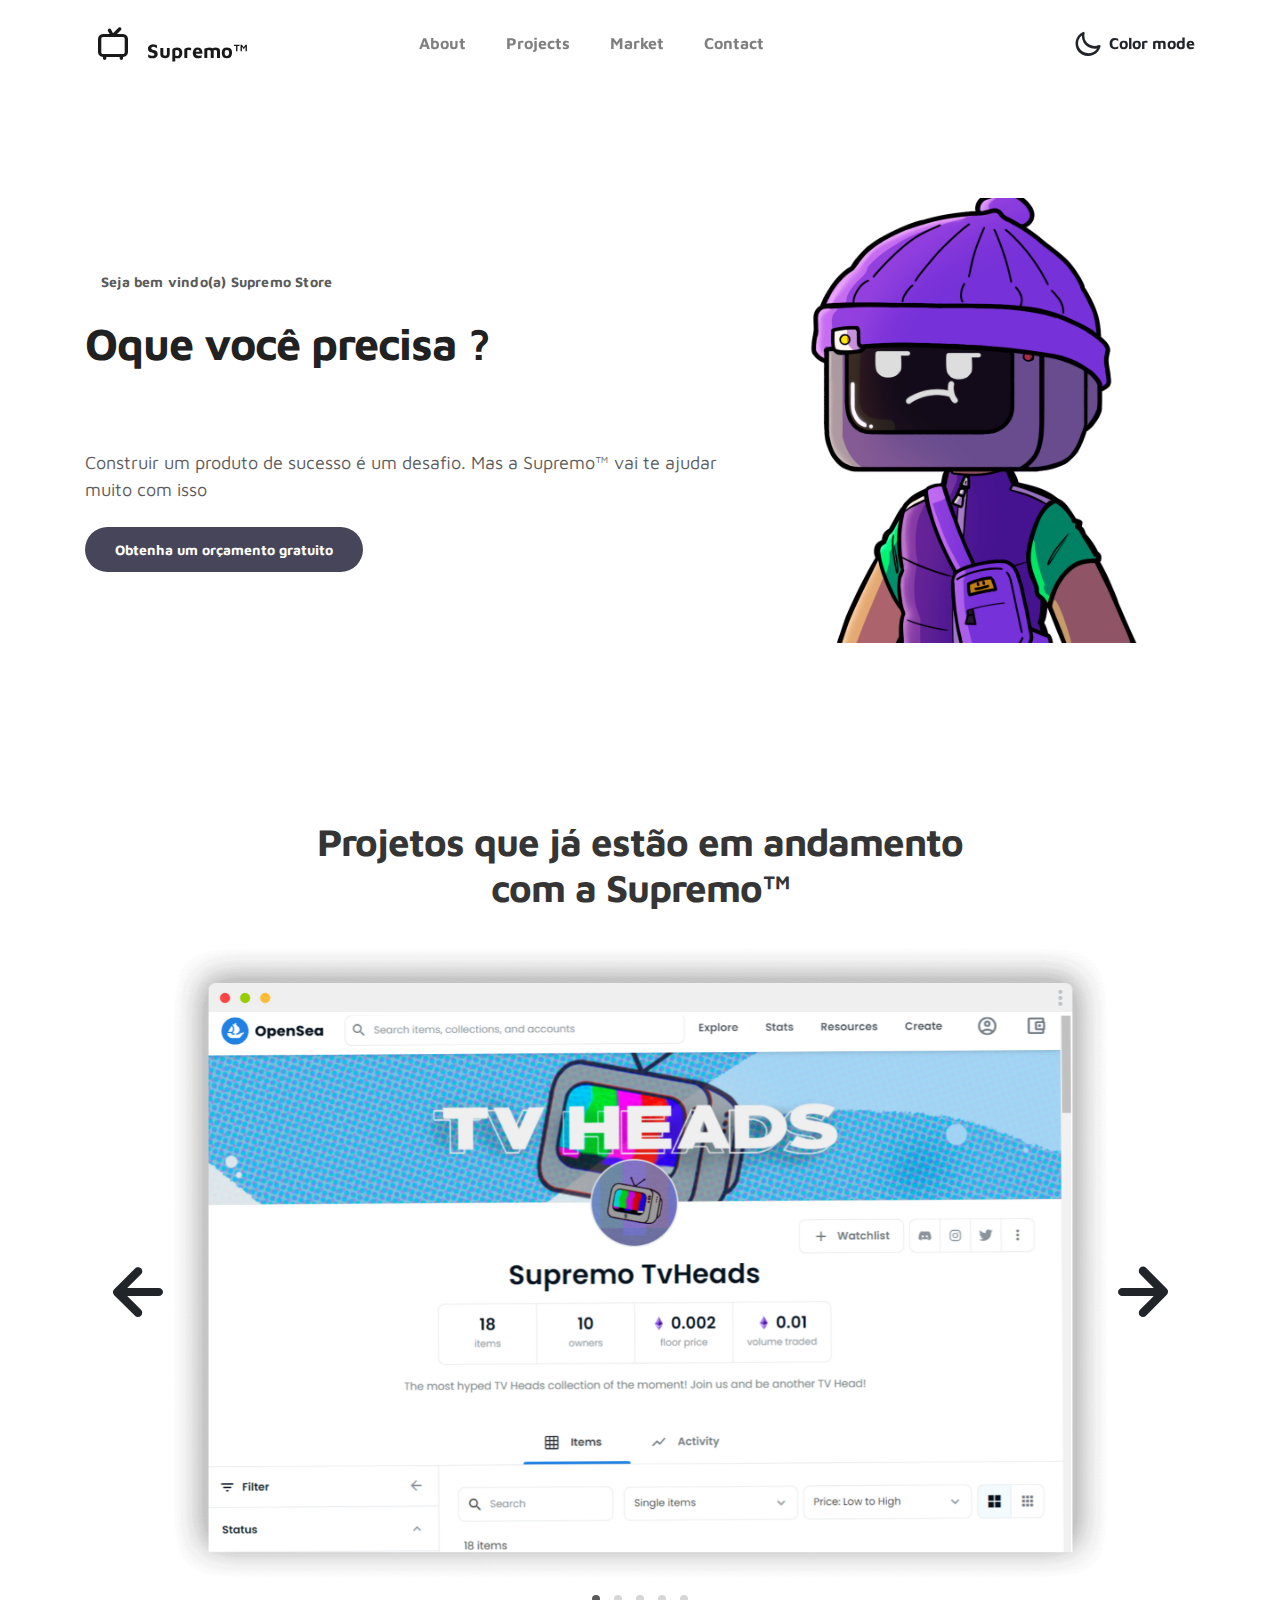
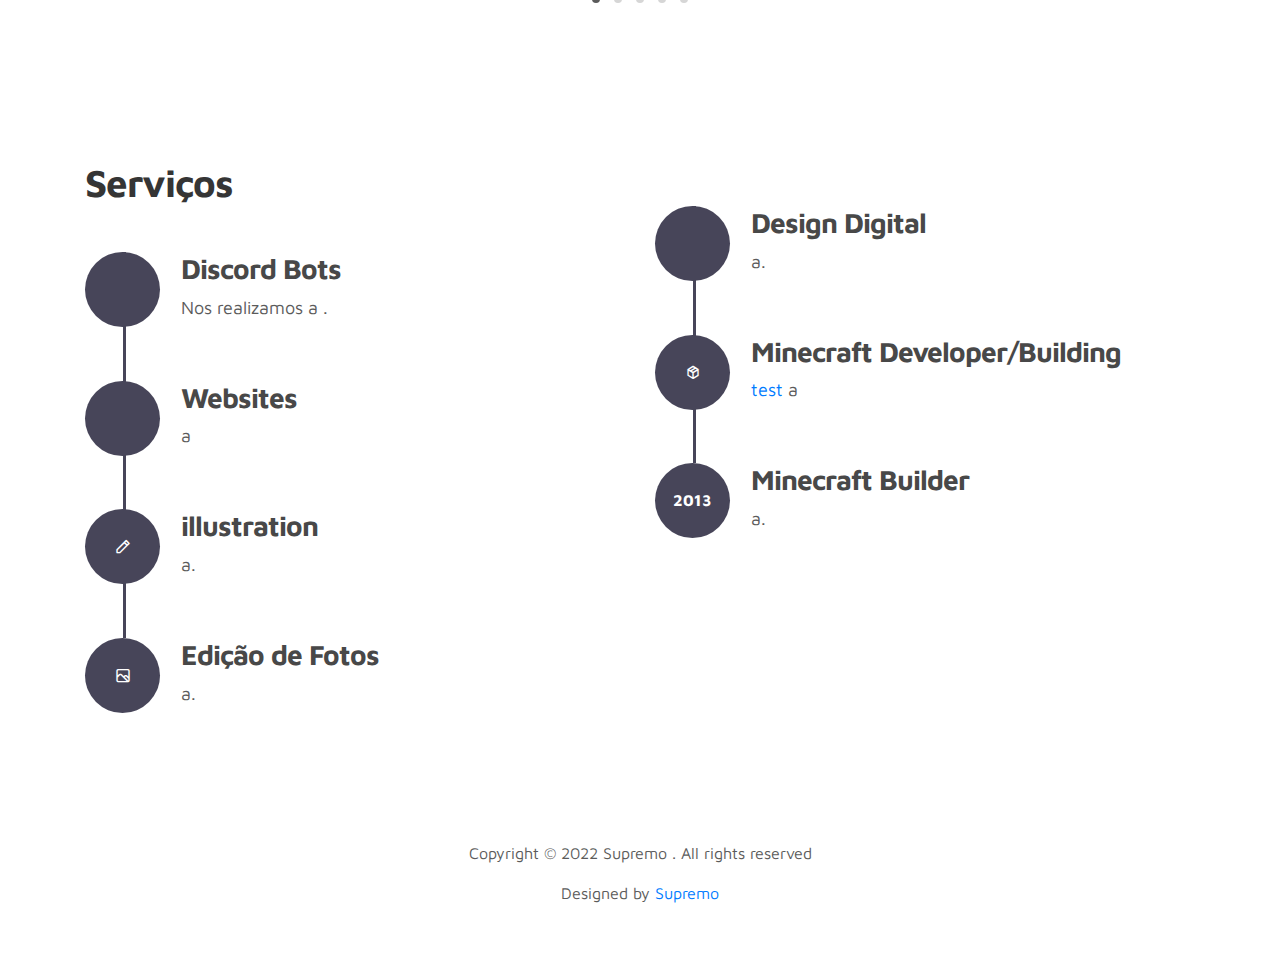
==== index.html @ 0a0ce2de "SupremoStore" ====
<!doctype html>
<html lang="en">
  <head>
    <meta charset="utf-8">
    <meta name="viewport" content="width=device-width, initial-scale=1, shrink-to-fit=no">
    <meta name="description" content="">
    <meta name="author" content="">

    <title>Supremo Store</title>

    <link rel="stylesheet" href="css/bootstrap.min.css">
    <link rel="stylesheet" href="css/unicons.css">
    <link rel="stylesheet" href="css/owl.carousel.min.css">
    <link rel="stylesheet" href="css/owl.theme.default.min.css">
    <link rel="stylesheet" href="https://unicons.iconscout.com/release/v4.0.0/css/line.css">
    

    <!-- MAIN STYLE -->
    <link rel="stylesheet" href="css/tooplate-style.css">
    
<!--

-->
  </head>
  <body>

    <!-- MENU -->
    <nav class="navbar navbar-expand-sm navbar-light">
        <div class="container">
            <a class="navbar-brand" href="index.html"><i class="uil uil-tv-retro"></i> Supremo™</a>

            <button class="navbar-toggler" type="button" data-toggle="collapse" data-target="#navbarNav" aria-controls="navbarNav" aria-expanded="false"
                aria-label="Toggle navigation">
                <span class="navbar-toggler-icon"></span>
                <span class="navbar-toggler-icon"></span>
                <span class="navbar-toggler-icon"></span>
            </button>

            <div class="collapse navbar-collapse" id="navbarNav">
                <ul class="navbar-nav mx-auto">
                    <li class="nav-item">
                        <a href="#about" class="nav-link"><span data-hover="About">About</span></a>
                    </li>
                    <li class="nav-item">
                        <a href="#project" class="nav-link"><span data-hover="Projects">Projects</span></a>
                    </li>
                    <li class="nav-item">
                        <a href="#resume" class="nav-link"><span data-hover="Market">Market</span></a>
                    </li>
                    <li class="nav-item">
                        <a href="" class="nav-link"><span data-hover="Contact">Contact</span></a>
                    </li>
                </ul>

                <ul class="navbar-nav ml-lg-auto">
                    <div class="ml-lg-4">
                      <div class="color-mode d-lg-flex justify-content-center align-items-center">
                        <i class="color-mode-icon"></i>
                        Color mode
                      </div>
                    </div>
                </ul>
            </div>
        </div>
    </nav>

    <!-- Bem Vindo -->
    <section class="about full-screen d-lg-flex justify-content-center align-items-center" id="about">
        <div class="container">
            <div class="row">
                
              <div class="col-lg-7 col-md-12 col-12 d-flex align-items-center">
                    <div class="about-text">
                        <small class="small-text">Seja bem vindo(a) <span class="mobile-block">Supremo Store</span></small>
                        <h1 class="animated animated-text">
                            <span class="mr-2">Oque você precisa ?</span>
                                <div class="animated-info">
                                    <span class="animated-item">Discord bots</span>
                                    <span class="animated-item">Web Designer</span>
                                    <span class="animated-item">illustration</span>
                                </div>
                        </h1>

                        <p>Construir um produto de sucesso é um desafio. Mas a Supremo™ vai te ajudar muito com isso</p>
                        
                        <div class="custom-btn-group mt-4">
                          <a href="#contact" class="btn custom-btn custom-btn-bg custom-btn-link">Obtenha um orçamento gratuito</a>
                        </div>
                    </div>
                </div>

                <div class="col-lg-5 col-md-12 col-12">
                    <div class="about-image svg">
                        <img src="images/undraw/NFT.png" class="img-fluid" alt="svg image">
                    </div>
                </div>
              </div>

            </div>
        </div>
    </section>

    <!-- Projetos -->
    <section class="project py-5" id="project">
        <div class="container">
                
                <div class="row">
                  <div class="col-lg-11 text-center mx-auto col-12">

                      <div class="col-lg-8 mx-auto">
                        <h2>Projetos que já estão em andamento com a Supremo™</h2>
                      </div>

                      <div class="owl-carousel owl-theme">
                        <div class="item">
                          <div class="project-info">
                            <img src="images/project/NFTproject.png" class="img-fluid" alt="project image">
                          </div>
                        </div>

                        <div class="item">
                          <div class="project-info">
                            <img src="images/project/project-image02.png" class="img-fluid" alt="project image">
                          </div>
                        </div>

                        <div class="item">
                          <div class="project-info">
                            <img src="images/project/project-image03.png" class="img-fluid" alt="project image">
                          </div>
                        </div>

                        <div class="item">
                          <div class="project-info">
                            <img src="images/project/project-image04.png" class="img-fluid" alt="project image">
                          </div>
                        </div>

                        <div class="item">
                          <div class="project-info">
                            <img src="images/project/project-image05.png" class="img-fluid" alt="project image">
                          </div>
                        </div>
                      </div>

                  </div>
                </div>
        </div>
    </section>

    <!-- Serviços -->
    <section class="resume py-5 d-lg-flex justify-content-center align-items-center" id="resume">
        <div class="container">
            <div class="row">

                <div class="col-lg-6 col-12">
                  <h2 class="mb-4">Serviços</h2>

                    <div class="timeline">
                        <div class="timeline-wrapper">
                             <div class="timeline-yr">
                                  <span><i class="uil uil-discord"></i></span>
                             </div>
                             <div class="timeline-info">
                                  <h3><span>Discord Bots</span></h3>
                                  <p>Nos realizamos a .</p>
                             </div>
                        </div>

                        <div class="timeline-wrapper">
                            <div class="timeline-yr">
                                <span><i class="uil uil-browser"></i></span>
                            </div>
                            <div class="timeline-info">
                                <h3><span>Websites</span></h3>
                                <p>a</p>
                            </div>
                        </div>

                        <div class="timeline-wrapper">
                            <div class="timeline-yr">
                                <span><i class="uil uil-pen"></i></span>
                            </div>
                            <div class="timeline-info">
                                <h3><span>illustration</h3>
                                <p>a.</p>
                            </div>
                        </div>
                        
                        <div class="timeline-wrapper">
                            <div class="timeline-yr">
                                <span><i class="uil uil-image-v"></i></span>
                            </div>
                            <div class="timeline-info">
                                <h3><span>Edição de Fotos</span></h3>
                                <p>a.</p>
                            </div>
                        </div>

                    </div>
                </div>

                <div class="col-lg-6 col-12">
                  <h2 class="mb-4 mobile-mt-2"></h2>

                    <div class="timeline">
                        <div class="timeline-wrapper">
                             <div class="timeline-yr">
                                  <span><i class="uil uil-palette"></i></span>
                             </div>
                             <div class="timeline-info">
                                  <h3><span>Design Digital</span></h3>
                                  <p>a.</p>
                             </div>
                        </div>

                        <div class="timeline-wrapper">
                            <div class="timeline-yr">
                                <span><i class="uil uil-box"></i></span>
                            </div>
                            <div class="timeline-info">
                                <h3><span>Minecraft Developer/Building</span></h3>
                                <p><a rel="nofollow" href="">test</a> a</p>
                            </div>
                        </div>
                        
                        <div class="timeline-wrapper">
                            <div class="timeline-yr">
                                <span>2013</span>
                            </div>
                            <div class="timeline-info">
                              <h3><span>Minecraft Builder</span></h3>
                              <p>a.</p>
                          </div>
                        </div>

                    </div>
                </div>
                
            </div>
        </div>
    </section>


    <!-- Copyright -->
     <footer class="footer py-5">
          <div class="container">
               <div class="row">

                    <div class="col-lg-12 col-12">                                
                        <p class="copyright-text text-center">Copyright &copy; 2022 Supremo . All rights reserved</p>
                        <p class="copyright-text text-center">Designed by <a rel="nofollow" href="https://discord.gg/ShvvqAZ8eM">Supremo</a></p>
                    </div>
                    
               </div>
          </div>
     </footer>

    <script src="js/jquery-3.3.1.min.js"></script>
    <script src="js/popper.min.js"></script>
    <script src="js/bootstrap.min.js"></script>
    <script src="js/Headroom.js"></script>
    <script src="js/jQuery.headroom.js"></script>
    <script src="js/owl.carousel.min.js"></script>
    <script src="js/smoothscroll.js"></script>
    <script src="js/custom.js"></script>

  </body>
</html>
---- css/unicons.css ----
@font-face {
  font-family: 'unicons';
  src: url('../font/unicons.eot?42479262');
  src: url('../font/unicons.eot?42479262#iefix') format('embedded-opentype'),
       url('../font/unicons.woff2?42479262') format('woff2'),
       url('../font/unicons.woff?42479262') format('woff'),
       url('../font/unicons.ttf?42479262') format('truetype'),
       url('../font/unicons.svg?42479262#unicons') format('svg');
  font-weight: normal;
  font-style: normal;
}
/* Chrome hack: SVG is rendered more smooth in Windozze. 100% magic, uncomment if you need it. */
/* Note, that will break hinting! In other OS-es font will be not as sharp as it could be */
/*
@media screen and (-webkit-min-device-pixel-ratio:0) {
  @font-face {
    font-family: 'unicons';
    src: url('../font/unicons.svg?42479262#unicons') format('svg');
  }
}
*/
 
 [class^="uil-"]:before, [class*=" uil-"]:before {
  font-family: "unicons";
  font-style: normal;
  font-weight: normal;
  speak: none;
 
  display: inline-block;
  text-decoration: inherit;
  width: 1em;
  margin-right: .2em;
  text-align: center;
  /* opacity: .8; */
 
  /* For safety - reset parent styles, that can break glyph codes*/
  font-variant: normal;
  text-transform: none;
 
  /* fix buttons height, for twitter bootstrap */
  line-height: 1em;
 
  /* Animation center compensation - margins should be symmetric */
  /* remove if not needed */
  margin-left: .2em;
 
  /* you can be more comfortable with increased icons size */
  /* font-size: 120%; */
 
  /* Font smoothing. That was taken from TWBS */
  -webkit-font-smoothing: antialiased;
  -moz-osx-font-smoothing: grayscale;
 
  /* Uncomment for 3D effect */
  /* text-shadow: 1px 1px 1px rgba(127, 127, 127, 0.3); */
}
 
.uil-abacus:before { content: '\e800'; } /* '' */
.uil-accessible-icon-alt:before { content: '\e801'; } /* '' */
.uil-adjust-alt:before { content: '\e802'; } /* '' */
.uil-adjust-circle:before { content: '\e803'; } /* '' */
.uil-adjust-half:before { content: '\e804'; } /* '' */
.uil-adjust:before { content: '\e805'; } /* '' */
.uil-airplay:before { content: '\e806'; } /* '' */
.uil-align-alt:before { content: '\e807'; } /* '' */
.uil-align-center-alt:before { content: '\e808'; } /* '' */
.uil-align-center-h:before { content: '\e809'; } /* '' */
.uil-align-center-justify:before { content: '\e80a'; } /* '' */
.uil-align-center-v:before { content: '\e80b'; } /* '' */
.uil-align-center:before { content: '\e80c'; } /* '' */
.uil-align-justify:before { content: '\e80d'; } /* '' */
.uil-align-left-justify:before { content: '\e80e'; } /* '' */
.uil-align-left:before { content: '\e80f'; } /* '' */
.uil-align-letter-right:before { content: '\e810'; } /* '' */
.uil-align-right-justify:before { content: '\e811'; } /* '' */
.uil-align-right:before { content: '\e812'; } /* '' */
.uil-align:before { content: '\e813'; } /* '' */
.uil-ambulance:before { content: '\e814'; } /* '' */
.uil-analysis:before { content: '\e815'; } /* '' */
.uil-analytics:before { content: '\e816'; } /* '' */
.uil-anchor:before { content: '\e817'; } /* '' */
.uil-android-phone-slash:before { content: '\e818'; } /* '' */
.uil-angle-double-down:before { content: '\e819'; } /* '' */
.uil-angle-double-left:before { content: '\e81a'; } /* '' */
.uil-angle-double-right:before { content: '\e81b'; } /* '' */
.uil-angle-double-up:before { content: '\e81c'; } /* '' */
.uil-angle-down:before { content: '\e81d'; } /* '' */
.uil-angle-left:before { content: '\e81e'; } /* '' */
.uil-angle-right-b:before { content: '\e81f'; } /* '' */
.uil-angle-right:before { content: '\e820'; } /* '' */
.uil-angle-up:before { content: '\e821'; } /* '' */
.uil-annoyed-alt:before { content: '\e822'; } /* '' */
.uil-annoyed:before { content: '\e823'; } /* '' */
.uil-apps:before { content: '\e824'; } /* '' */
.uil-archive-alt:before { content: '\e825'; } /* '' */
.uil-archive:before { content: '\e826'; } /* '' */
.uil-arrow-break:before { content: '\e827'; } /* '' */
.uil-arrow-circle-down:before { content: '\e828'; } /* '' */
.uil-arrow-circle-left:before { content: '\e829'; } /* '' */
.uil-arrow-circle-right:before { content: '\e82a'; } /* '' */
.uil-arrow-circle-up:before { content: '\e82b'; } /* '' */
.uil-arrow-compress-h:before { content: '\e82c'; } /* '' */
.uil-arrow-down-left:before { content: '\e82d'; } /* '' */
.uil-arrow-down-right:before { content: '\e82e'; } /* '' */
.uil-arrow-down:before { content: '\e82f'; } /* '' */
.uil-arrow-from-right:before { content: '\e830'; } /* '' */
.uil-arrow-from-top:before { content: '\e831'; } /* '' */
.uil-arrow-growth:before { content: '\e832'; } /* '' */
.uil-arrow-left:before { content: '\e833'; } /* '' */
.uil-arrow-random:before { content: '\e834'; } /* '' */
.uil-arrow-resize-diagonal:before { content: '\e835'; } /* '' */
.uil-arrow-right:before { content: '\e836'; } /* '' */
.uil-arrow-to-bottom:before { content: '\e837'; } /* '' */
.uil-arrow-to-right:before { content: '\e838'; } /* '' */
.uil-arrow-up-left:before { content: '\e839'; } /* '' */
.uil-arrow-up-right:before { content: '\e83a'; } /* '' */
.uil-arrow-up:before { content: '\e83b'; } /* '' */
.uil-arrows-h-alt:before { content: '\e83c'; } /* '' */
.uil-arrows-h:before { content: '\e83d'; } /* '' */
.uil-arrows-left-down:before { content: '\e83e'; } /* '' */
.uil-arrows-maximize:before { content: '\e83f'; } /* '' */
.uil-arrows-merge:before { content: '\e840'; } /* '' */
.uil-arrows-resize-h:before { content: '\e841'; } /* '' */
.uil-arrows-resize-v:before { content: '\e842'; } /* '' */
.uil-arrows-resize:before { content: '\e843'; } /* '' */
.uil-arrows-right-down:before { content: '\e844'; } /* '' */
.uil-arrows-shrink-h:before { content: '\e845'; } /* '' */
.uil-arrows-shrink-v:before { content: '\e846'; } /* '' */
.uil-arrows-up-right:before { content: '\e847'; } /* '' */
.uil-arrows-v-alt:before { content: '\e848'; } /* '' */
.uil-arrows-v:before { content: '\e849'; } /* '' */
.uil-at:before { content: '\e84a'; } /* '' */
.uil-atm-card:before { content: '\e84b'; } /* '' */
.uil-atom:before { content: '\e84c'; } /* '' */
.uil-auto-flash:before { content: '\e84d'; } /* '' */
.uil-award-alt:before { content: '\e84e'; } /* '' */
.uil-award:before { content: '\e84f'; } /* '' */
.uil-baby-carriage:before { content: '\e850'; } /* '' */
.uil-backpack:before { content: '\e851'; } /* '' */
.uil-backspace:before { content: '\e852'; } /* '' */
.uil-backward:before { content: '\e853'; } /* '' */
.uil-bag-alt:before { content: '\e854'; } /* '' */
.uil-bag-slash:before { content: '\e855'; } /* '' */
.uil-bag:before { content: '\e856'; } /* '' */
.uil-ball:before { content: '\e857'; } /* '' */
.uil-ban:before { content: '\e858'; } /* '' */
.uil-bars:before { content: '\e859'; } /* '' */
.uil-basketball-hoop:before { content: '\e85a'; } /* '' */
.uil-basketball:before { content: '\e85b'; } /* '' */
.uil-battery-bolt:before { content: '\e85c'; } /* '' */
.uil-battery-empty:before { content: '\e85d'; } /* '' */
.uil-bed-double:before { content: '\e85e'; } /* '' */
.uil-bed:before { content: '\e85f'; } /* '' */
.uil-bell-school:before { content: '\e860'; } /* '' */
.uil-bell-slash:before { content: '\e861'; } /* '' */
.uil-bill:before { content: '\e862'; } /* '' */
.uil-bitcoin-circle:before { content: '\e863'; } /* '' */
.uil-bitcoin:before { content: '\e864'; } /* '' */
.uil-bluetooth-b:before { content: '\e865'; } /* '' */
.uil-bolt-alt:before { content: '\e866'; } /* '' */
.uil-bolt-slash:before { content: '\e867'; } /* '' */
.uil-bolt:before { content: '\e868'; } /* '' */
.uil-book-alt:before { content: '\e869'; } /* '' */
.uil-book-medical:before { content: '\e86a'; } /* '' */
.uil-book-open:before { content: '\e86b'; } /* '' */
.uil-book-reader:before { content: '\e86c'; } /* '' */
.uil-book:before { content: '\e86d'; } /* '' */
.uil-bookmark-full:before { content: '\e86e'; } /* '' */
.uil-bookmark:before { content: '\e86f'; } /* '' */
.uil-books:before { content: '\e870'; } /* '' */
.uil-boombox:before { content: '\e871'; } /* '' */
.uil-border-alt:before { content: '\e872'; } /* '' */
.uil-border-bottom:before { content: '\e873'; } /* '' */
.uil-border-clear:before { content: '\e874'; } /* '' */
.uil-border-horizontal:before { content: '\e875'; } /* '' */
.uil-border-inner:before { content: '\e876'; } /* '' */
.uil-border-left:before { content: '\e877'; } /* '' */
.uil-border-out:before { content: '\e878'; } /* '' */
.uil-border-right:before { content: '\e879'; } /* '' */
.uil-border-top:before { content: '\e87a'; } /* '' */
.uil-border-vertical:before { content: '\e87b'; } /* '' */
.uil-box:before { content: '\e87c'; } /* '' */
.uil-briefcase-alt:before { content: '\e87d'; } /* '' */
.uil-briefcase:before { content: '\e87e'; } /* '' */
.uil-bright:before { content: '\e87f'; } /* '' */
.uil-brightness-empty:before { content: '\e880'; } /* '' */
.uil-brightness-half:before { content: '\e881'; } /* '' */
.uil-brightness-low:before { content: '\e882'; } /* '' */
.uil-brightness-minus:before { content: '\e883'; } /* '' */
.uil-brightness-plus:before { content: '\e884'; } /* '' */
.uil-brightness:before { content: '\e885'; } /* '' */
.uil-bring-bottom:before { content: '\e886'; } /* '' */
.uil-bring-front:before { content: '\e887'; } /* '' */
.uil-brush-alt:before { content: '\e888'; } /* '' */
.uil-bug:before { content: '\e889'; } /* '' */
.uil-building:before { content: '\e88a'; } /* '' */
.uil-bullseye:before { content: '\e88b'; } /* '' */
.uil-bus-alt:before { content: '\e88c'; } /* '' */
.uil-bus-school:before { content: '\e88d'; } /* '' */
.uil-bus:before { content: '\e88e'; } /* '' */
.uil-calcualtor:before { content: '\e88f'; } /* '' */
.uil-calculator-alt:before { content: '\e890'; } /* '' */
.uil-calendar-alt:before { content: '\e891'; } /* '' */
.uil-calendar-slash:before { content: '\e892'; } /* '' */
.uil-calender:before { content: '\e893'; } /* '' */
.uil-calling:before { content: '\e894'; } /* '' */
.uil-camera-plus:before { content: '\e895'; } /* '' */
.uil-camera-slash:before { content: '\e896'; } /* '' */
.uil-camera:before { content: '\e897'; } /* '' */
.uil-cancel:before { content: '\e898'; } /* '' */
.uil-capsule:before { content: '\e899'; } /* '' */
.uil-capture:before { content: '\e89a'; } /* '' */
.uil-car-sideview:before { content: '\e89b'; } /* '' */
.uil-car-slash:before { content: '\e89c'; } /* '' */
.uil-car-wash:before { content: '\e89d'; } /* '' */
.uil-car:before { content: '\e89e'; } /* '' */
.uil-card-atm:before { content: '\e89f'; } /* '' */
.uil-caret-right:before { content: '\e8a0'; } /* '' */
.uil-cart:before { content: '\e8a1'; } /* '' */
.uil-cell:before { content: '\e8a2'; } /* '' */
.uil-celsius:before { content: '\e8a3'; } /* '' */
.uil-chart-bar-alt:before { content: '\e8a4'; } /* '' */
.uil-chart-bar:before { content: '\e8a5'; } /* '' */
.uil-chart-down:before { content: '\e8a6'; } /* '' */
.uil-chart-growth-alt:before { content: '\e8a7'; } /* '' */
.uil-chart-growth:before { content: '\e8a8'; } /* '' */
.uil-chart-line:before { content: '\e8a9'; } /* '' */
.uil-chart-pie-alt:before { content: '\e8aa'; } /* '' */
.uil-chart-pie:before { content: '\e8ab'; } /* '' */
.uil-chart:before { content: '\e8ac'; } /* '' */
.uil-chat-bubble-user:before { content: '\e8ad'; } /* '' */
.uil-chat-info:before { content: '\e8ae'; } /* '' */
.uil-chat:before { content: '\e8af'; } /* '' */
.uil-check-circle:before { content: '\e8b0'; } /* '' */
.uil-check-square:before { content: '\e8b1'; } /* '' */
.uil-check:before { content: '\e8b2'; } /* '' */
.uil-circle-layer:before { content: '\e8b3'; } /* '' */
.uil-circle:before { content: '\e8b4'; } /* '' */
.uil-circuit:before { content: '\e8b5'; } /* '' */
.uil-clapper-board:before { content: '\e8b6'; } /* '' */
.uil-clipboard-alt:before { content: '\e8b7'; } /* '' */
.uil-clipboard-blank:before { content: '\e8b8'; } /* '' */
.uil-clipboard-notes:before { content: '\e8b9'; } /* '' */
.uil-clipboard:before { content: '\e8ba'; } /* '' */
.uil-clock-eight:before { content: '\e8bb'; } /* '' */
.uil-clock-five:before { content: '\e8bc'; } /* '' */
.uil-clock-nine:before { content: '\e8bd'; } /* '' */
.uil-clock-seven:before { content: '\e8be'; } /* '' */
.uil-clock-ten:before { content: '\e8bf'; } /* '' */
.uil-clock-three:before { content: '\e8c0'; } /* '' */
.uil-clock-two:before { content: '\e8c1'; } /* '' */
.uil-clock:before { content: '\e8c2'; } /* '' */
.uil-closed-captioning:before { content: '\e8c3'; } /* '' */
.uil-cloud-block:before { content: '\e8c4'; } /* '' */
.uil-cloud-bookmark:before { content: '\e8c5'; } /* '' */
.uil-cloud-check:before { content: '\e8c6'; } /* '' */
.uil-cloud-computing:before { content: '\e8c7'; } /* '' */
.uil-cloud-data-connection:before { content: '\e8c8'; } /* '' */
.uil-cloud-database-tree:before { content: '\e8c9'; } /* '' */
.uil-cloud-download:before { content: '\e8ca'; } /* '' */
.uil-cloud-drizzle:before { content: '\e8cb'; } /* '' */
.uil-cloud-exclamation:before { content: '\e8cc'; } /* '' */
.uil-cloud-hail:before { content: '\e8cd'; } /* '' */
.uil-cloud-heart:before { content: '\e8ce'; } /* '' */
.uil-cloud-info:before { content: '\e8cf'; } /* '' */
.uil-cloud-lock:before { content: '\e8d0'; } /* '' */
.uil-cloud-meatball:before { content: '\e8d1'; } /* '' */
.uil-cloud-moon-hail:before { content: '\e8d2'; } /* '' */
.uil-cloud-moon-meatball:before { content: '\e8d3'; } /* '' */
.uil-cloud-moon-rain:before { content: '\e8d4'; } /* '' */
.uil-cloud-moon-showers:before { content: '\e8d5'; } /* '' */
.uil-cloud-moon:before { content: '\e8d6'; } /* '' */
.uil-cloud-question:before { content: '\e8d7'; } /* '' */
.uil-cloud-rain-sun:before { content: '\e8d8'; } /* '' */
.uil-cloud-rain:before { content: '\e8d9'; } /* '' */
.uil-cloud-redo:before { content: '\e8da'; } /* '' */
.uil-cloud-set:before { content: '\e8db'; } /* '' */
.uil-cloud-share:before { content: '\e8dc'; } /* '' */
.uil-cloud-shield:before { content: '\e8dd'; } /* '' */
.uil-cloud-showers-alt:before { content: '\e8de'; } /* '' */
.uil-cloud-showers-heavy:before { content: '\e8df'; } /* '' */
.uil-cloud-showers:before { content: '\e8e0'; } /* '' */
.uil-cloud-slash:before { content: '\e8e1'; } /* '' */
.uil-cloud-sun-hail:before { content: '\e8e2'; } /* '' */
.uil-cloud-sun-meatball:before { content: '\e8e3'; } /* '' */
.uil-cloud-sun-rain-alt:before { content: '\e8e4'; } /* '' */
.uil-cloud-sun-rain:before { content: '\e8e5'; } /* '' */
.uil-cloud-sun-tear:before { content: '\e8e6'; } /* '' */
.uil-cloud-sun:before { content: '\e8e7'; } /* '' */
.uil-cloud-times:before { content: '\e8e8'; } /* '' */
.uil-cloud-unlock:before { content: '\e8e9'; } /* '' */
.uil-cloud-upload:before { content: '\e8ea'; } /* '' */
.uil-cloud-wifi:before { content: '\e8eb'; } /* '' */
.uil-cloud-wind:before { content: '\e8ec'; } /* '' */
.uil-cloud:before { content: '\e8ed'; } /* '' */
.uil-clouds:before { content: '\e8ee'; } /* '' */
.uil-club:before { content: '\e8ef'; } /* '' */
.uil-code:before { content: '\e8f0'; } /* '' */
.uil-coffee:before { content: '\e8f1'; } /* '' */
.uil-cog:before { content: '\e8f2'; } /* '' */
.uil-coins:before { content: '\e8f3'; } /* '' */
.uil-columns:before { content: '\e8f4'; } /* '' */
.uil-comment-alt-block:before { content: '\e8f5'; } /* '' */
.uil-comment-alt-chart-lines:before { content: '\e8f6'; } /* '' */
.uil-comment-alt-check:before { content: '\e8f7'; } /* '' */
.uil-comment-alt-dots:before { content: '\e8f8'; } /* '' */
.uil-comment-alt-download:before { content: '\e8f9'; } /* '' */
.uil-comment-alt-edit:before { content: '\e8fa'; } /* '' */
.uil-comment-alt-exclamation:before { content: '\e8fb'; } /* '' */
.uil-comment-alt-heart:before { content: '\e8fc'; } /* '' */
.uil-comment-alt-image:before { content: '\e8fd'; } /* '' */
.uil-comment-alt-info:before { content: '\e8fe'; } /* '' */
.uil-comment-alt-lines:before { content: '\e8ff'; } /* '' */
.uil-comment-alt-lock:before { content: '\e900'; } /* '' */
.uil-comment-alt-medical:before { content: '\e901'; } /* '' */
.uil-comment-alt-message:before { content: '\e902'; } /* '' */
.uil-comment-alt-notes:before { content: '\e903'; } /* '' */
.uil-comment-alt-plus:before { content: '\e904'; } /* '' */
.uil-comment-alt-question:before { content: '\e905'; } /* '' */
.uil-comment-alt-redo:before { content: '\e906'; } /* '' */
.uil-comment-alt-search:before { content: '\e907'; } /* '' */
.uil-comment-alt-share:before { content: '\e908'; } /* '' */
.uil-comment-alt-shield:before { content: '\e909'; } /* '' */
.uil-comment-alt-upload:before { content: '\e90a'; } /* '' */
.uil-comment-alt-verify:before { content: '\e90b'; } /* '' */
.uil-comment-alt:before { content: '\e90c'; } /* '' */
.uil-comment-block:before { content: '\e90d'; } /* '' */
.uil-comment-chart-line:before { content: '\e90e'; } /* '' */
.uil-comment-check:before { content: '\e90f'; } /* '' */
.uil-comment-dots:before { content: '\e910'; } /* '' */
.uil-comment-download:before { content: '\e911'; } /* '' */
.uil-comment-edit:before { content: '\e912'; } /* '' */
.uil-comment-exclamation:before { content: '\e913'; } /* '' */
.uil-comment-heart:before { content: '\e914'; } /* '' */
.uil-comment-image:before { content: '\e915'; } /* '' */
.uil-comment-info-alt:before { content: '\e916'; } /* '' */
.uil-comment-info:before { content: '\e917'; } /* '' */
.uil-comment-lines:before { content: '\e918'; } /* '' */
.uil-comment-lock:before { content: '\e919'; } /* '' */
.uil-comment-medical:before { content: '\e91a'; } /* '' */
.uil-comment-message:before { content: '\e91b'; } /* '' */
.uil-comment-notes:before { content: '\e91c'; } /* '' */
.uil-comment-plus:before { content: '\e91d'; } /* '' */
.uil-comment-question:before { content: '\e91e'; } /* '' */
.uil-comment-redo:before { content: '\e91f'; } /* '' */
.uil-comment-search:before { content: '\e920'; } /* '' */
.uil-comment-share:before { content: '\e921'; } /* '' */
.uil-comment-shield:before { content: '\e922'; } /* '' */
.uil-comment-slash:before { content: '\e923'; } /* '' */
.uil-comment-upload:before { content: '\e924'; } /* '' */
.uil-comment-verify:before { content: '\e925'; } /* '' */
.uil-comment:before { content: '\e926'; } /* '' */
.uil-comments-alt:before { content: '\e927'; } /* '' */
.uil-comments:before { content: '\e928'; } /* '' */
.uil-commnet-alt-slash:before { content: '\e929'; } /* '' */
.uil-compact-disc:before { content: '\e92a'; } /* '' */
.uil-compass:before { content: '\e92b'; } /* '' */
.uil-compress-alt-left:before { content: '\e92c'; } /* '' */
.uil-compress-alt:before { content: '\e92d'; } /* '' */
.uil-compress-arrows:before { content: '\e92e'; } /* '' */
.uil-compress-lines:before { content: '\e92f'; } /* '' */
.uil-compress-point:before { content: '\e930'; } /* '' */
.uil-compress-v:before { content: '\e931'; } /* '' */
.uil-compress:before { content: '\e932'; } /* '' */
.uil-computer-mouse:before { content: '\e933'; } /* '' */
.uil-confused:before { content: '\e934'; } /* '' */
.uil-constructor:before { content: '\e935'; } /* '' */
.uil-copy-alt:before { content: '\e936'; } /* '' */
.uil-copy-landscape:before { content: '\e937'; } /* '' */
.uil-copy:before { content: '\e938'; } /* '' */
.uil-copyright:before { content: '\e939'; } /* '' */
.uil-corner-down-left:before { content: '\e93a'; } /* '' */
.uil-corner-down-right-alt:before { content: '\e93b'; } /* '' */
.uil-corner-down-right:before { content: '\e93c'; } /* '' */
.uil-corner-left-down:before { content: '\e93d'; } /* '' */
.uil-corner-right-down:before { content: '\e93e'; } /* '' */
.uil-corner-up-left-alt:before { content: '\e93f'; } /* '' */
.uil-corner-up-left:before { content: '\e940'; } /* '' */
.uil-corner-up-right-alt:before { content: '\e941'; } /* '' */
.uil-corner-up-right:before { content: '\e942'; } /* '' */
.uil-creative-commons-pd-alt:before { content: '\e943'; } /* '' */
.uil-creative-commons-pd:before { content: '\e944'; } /* '' */
.uil-crockery:before { content: '\e945'; } /* '' */
.uil-crop-alt-rotate-left:before { content: '\e946'; } /* '' */
.uil-crop-alt-rotate-right:before { content: '\e947'; } /* '' */
.uil-crop-alt:before { content: '\e948'; } /* '' */
.uil-crosshair-alt:before { content: '\e949'; } /* '' */
.uil-crosshair:before { content: '\e94a'; } /* '' */
.uil-crosshairs:before { content: '\e94b'; } /* '' */
.uil-cube:before { content: '\e94c'; } /* '' */
.uil-data-sharing:before { content: '\e94d'; } /* '' */
.uil-database-alt:before { content: '\e94e'; } /* '' */
.uil-database:before { content: '\e94f'; } /* '' */
.uil-desert:before { content: '\e950'; } /* '' */
.uil-desktop-alt-slash:before { content: '\e951'; } /* '' */
.uil-desktop-alt:before { content: '\e952'; } /* '' */
.uil-desktop-cloud-alt:before { content: '\e953'; } /* '' */
.uil-desktop-slash:before { content: '\e954'; } /* '' */
.uil-desktop:before { content: '\e955'; } /* '' */
.uil-dialpad-alt:before { content: '\e956'; } /* '' */
.uil-dialpad:before { content: '\e957'; } /* '' */
.uil-diamond:before { content: '\e958'; } /* '' */
.uil-diary-alt:before { content: '\e959'; } /* '' */
.uil-diary:before { content: '\e95a'; } /* '' */
.uil-dice-five:before { content: '\e95b'; } /* '' */
.uil-dice-four:before { content: '\e95c'; } /* '' */
.uil-dice-one:before { content: '\e95d'; } /* '' */
.uil-dice-six:before { content: '\e95e'; } /* '' */
.uil-dice-three:before { content: '\e95f'; } /* '' */
.uil-dice-two:before { content: '\e960'; } /* '' */
.uil-direction:before { content: '\e961'; } /* '' */
.uil-directions:before { content: '\e962'; } /* '' */
.uil-dizzy-meh:before { content: '\e963'; } /* '' */
.uil-dna:before { content: '\e964'; } /* '' */
.uil-document-layout-center:before { content: '\e965'; } /* '' */
.uil-document-layout-left:before { content: '\e966'; } /* '' */
.uil-document-layout-right:before { content: '\e967'; } /* '' */
.uil-document:before { content: '\e968'; } /* '' */
.uil-dollar-alt:before { content: '\e969'; } /* '' */
.uil-dollar-sign-alt:before { content: '\e96a'; } /* '' */
.uil-dollar-sign:before { content: '\e96b'; } /* '' */
.uil-down-arrow:before { content: '\e96c'; } /* '' */
.uil-download-alt:before { content: '\e96d'; } /* '' */
.uil-dribbble:before { content: '\e96e'; } /* '' */
.uil-drill:before { content: '\e96f'; } /* '' */
.uil-dropbox:before { content: '\e970'; } /* '' */
.uil-dumbbell:before { content: '\e971'; } /* '' */
.uil-edit-alt:before { content: '\e972'; } /* '' */
.uil-edit:before { content: '\e973'; } /* '' */
.uil-ellipsis-h:before { content: '\e974'; } /* '' */
.uil-ellipsis-v:before { content: '\e975'; } /* '' */
.uil-emoji:before { content: '\e976'; } /* '' */
.uil-enter:before { content: '\e977'; } /* '' */
.uil-entry:before { content: '\e978'; } /* '' */
.uil-envelope-add:before { content: '\e979'; } /* '' */
.uil-envelope-alt:before { content: '\e97a'; } /* '' */
.uil-envelope-block:before { content: '\e97b'; } /* '' */
.uil-envelope-bookmark:before { content: '\e97c'; } /* '' */
.uil-envelope-check:before { content: '\e97d'; } /* '' */
.uil-envelope-download-alt:before { content: '\e97e'; } /* '' */
.uil-envelope-download:before { content: '\e97f'; } /* '' */
.uil-envelope-edit:before { content: '\e980'; } /* '' */
.uil-envelope-exclamation:before { content: '\e981'; } /* '' */
.uil-envelope-heart:before { content: '\e982'; } /* '' */
.uil-envelope-info:before { content: '\e983'; } /* '' */
.uil-envelope-lock:before { content: '\e984'; } /* '' */
.uil-envelope-minus:before { content: '\e985'; } /* '' */
.uil-envelope-open:before { content: '\e986'; } /* '' */
.uil-envelope-question:before { content: '\e987'; } /* '' */
.uil-envelope-receive:before { content: '\e988'; } /* '' */
.uil-envelope-redo:before { content: '\e989'; } /* '' */
.uil-envelope-search:before { content: '\e98a'; } /* '' */
.uil-envelope-send:before { content: '\e98b'; } /* '' */
.uil-envelope-share:before { content: '\e98c'; } /* '' */
.uil-envelope-shield:before { content: '\e98d'; } /* '' */
.uil-envelope-star:before { content: '\e98e'; } /* '' */
.uil-envelope-times:before { content: '\e98f'; } /* '' */
.uil-envelope-upload-alt:before { content: '\e990'; } /* '' */
.uil-envelope-upload:before { content: '\e991'; } /* '' */
.uil-envelope:before { content: '\e992'; } /* '' */
.uil-envelopes:before { content: '\e993'; } /* '' */
.uil-equal-circle:before { content: '\e994'; } /* '' */
.uil-euro-circle:before { content: '\e995'; } /* '' */
.uil-euro:before { content: '\e996'; } /* '' */
.uil-exchange-alt:before { content: '\e997'; } /* '' */
.uil-exchange:before { content: '\e998'; } /* '' */
.uil-exclamation-circle:before { content: '\e999'; } /* '' */
.uil-exclamation-octagon:before { content: '\e99a'; } /* '' */
.uil-exclamation-triangle:before { content: '\e99b'; } /* '' */
.uil-exclude:before { content: '\e99c'; } /* '' */
.uil-exit:before { content: '\e99d'; } /* '' */
.uil-expand-alt:before { content: '\e99e'; } /* '' */
.uil-expand-arrows-alt:before { content: '\e99f'; } /* '' */
.uil-expand-arrows:before { content: '\e9a0'; } /* '' */
.uil-expand-from-corner:before { content: '\e9a1'; } /* '' */
.uil-expand-left:before { content: '\e9a2'; } /* '' */
.uil-export:before { content: '\e9a3'; } /* '' */
.uil-exposure-alt:before { content: '\e9a4'; } /* '' */
.uil-exposure-increase:before { content: '\e9a5'; } /* '' */
.uil-external-link-alt:before { content: '\e9a6'; } /* '' */
.uil-eye-slash:before { content: '\e9a7'; } /* '' */
.uil-eye:before { content: '\e9a8'; } /* '' */
.uil-facebook:before { content: '\e9a9'; } /* '' */
.uil-fahrenheit:before { content: '\e9aa'; } /* '' */
.uil-fast-mail-alt:before { content: '\e9ab'; } /* '' */
.uil-fast-mail:before { content: '\e9ac'; } /* '' */
.uil-favorite:before { content: '\e9ad'; } /* '' */
.uil-feedback:before { content: '\e9ae'; } /* '' */
.uil-file-alt:before { content: '\e9af'; } /* '' */
.uil-file-blank:before { content: '\e9b0'; } /* '' */
.uil-file-block-alt:before { content: '\e9b1'; } /* '' */
.uil-file-bookmark-alt:before { content: '\e9b2'; } /* '' */
.uil-file-check-alt:before { content: '\e9b3'; } /* '' */
.uil-file-check:before { content: '\e9b4'; } /* '' */
.uil-file-contract-dollar:before { content: '\e9b5'; } /* '' */
.uil-file-copy-alt:before { content: '\e9b6'; } /* '' */
.uil-file-download-alt:before { content: '\e9b7'; } /* '' */
.uil-file-download:before { content: '\e9b8'; } /* '' */
.uil-file-edit-alt:before { content: '\e9b9'; } /* '' */
.uil-file-exclamation-alt:before { content: '\e9ba'; } /* '' */
.uil-file-exclamation:before { content: '\e9bb'; } /* '' */
.uil-file-heart:before { content: '\e9bc'; } /* '' */
.uil-file-info-alt:before { content: '\e9bd'; } /* '' */
.uil-file-landscape-alt:before { content: '\e9be'; } /* '' */
.uil-file-landscape:before { content: '\e9bf'; } /* '' */
.uil-file-lanscape-slash:before { content: '\e9c0'; } /* '' */
.uil-file-lock-alt:before { content: '\e9c1'; } /* '' */
.uil-file-medical-alt:before { content: '\e9c2'; } /* '' */
.uil-file-medical:before { content: '\e9c3'; } /* '' */
.uil-file-minus-alt:before { content: '\e9c4'; } /* '' */
.uil-file-minus:before { content: '\e9c5'; } /* '' */
.uil-file-network:before { content: '\e9c6'; } /* '' */
.uil-file-plus-alt:before { content: '\e9c7'; } /* '' */
.uil-file-plus:before { content: '\e9c8'; } /* '' */
.uil-file-question-alt:before { content: '\e9c9'; } /* '' */
.uil-file-question:before { content: '\e9ca'; } /* '' */
.uil-file-redo-alt:before { content: '\e9cb'; } /* '' */
.uil-file-search-alt:before { content: '\e9cc'; } /* '' */
.uil-file-share-alt:before { content: '\e9cd'; } /* '' */
.uil-file-shield-alt:before { content: '\e9ce'; } /* '' */
.uil-file-slash:before { content: '\e9cf'; } /* '' */
.uil-file-times-alt:before { content: '\e9d0'; } /* '' */
.uil-file-times:before { content: '\e9d1'; } /* '' */
.uil-file-upload-alt:before { content: '\e9d2'; } /* '' */
.uil-file-upload:before { content: '\e9d3'; } /* '' */
.uil-file:before { content: '\e9d4'; } /* '' */
.uil-files-landscapes-alt:before { content: '\e9d5'; } /* '' */
.uil-files-landscapes:before { content: '\e9d6'; } /* '' */
.uil-film:before { content: '\e9d7'; } /* '' */
.uil-filter-slash:before { content: '\e9d8'; } /* '' */
.uil-filter:before { content: '\e9d9'; } /* '' */
.uil-flask-potion:before { content: '\e9da'; } /* '' */
.uil-flask:before { content: '\e9db'; } /* '' */
.uil-flip-h-alt:before { content: '\e9dc'; } /* '' */
.uil-flip-h:before { content: '\e9dd'; } /* '' */
.uil-flip-v-alt:before { content: '\e9de'; } /* '' */
.uil-flip-v:before { content: '\e9df'; } /* '' */
.uil-flower:before { content: '\e9e0'; } /* '' */
.uil-focus-add:before { content: '\e9e1'; } /* '' */
.uil-focus-target:before { content: '\e9e2'; } /* '' */
.uil-focus:before { content: '\e9e3'; } /* '' */
.uil-folder-check:before { content: '\e9e4'; } /* '' */
.uil-folder-download:before { content: '\e9e5'; } /* '' */
.uil-folder-exclamation:before { content: '\e9e6'; } /* '' */
.uil-folder-heart:before { content: '\e9e7'; } /* '' */
.uil-folder-info:before { content: '\e9e8'; } /* '' */
.uil-folder-lock:before { content: '\e9e9'; } /* '' */
.uil-folder-medical:before { content: '\e9ea'; } /* '' */
.uil-folder-minus:before { content: '\e9eb'; } /* '' */
.uil-folder-network:before { content: '\e9ec'; } /* '' */
.uil-folder-plus:before { content: '\e9ed'; } /* '' */
.uil-folder-question:before { content: '\e9ee'; } /* '' */
.uil-folder-slash:before { content: '\e9ef'; } /* '' */
.uil-folder-times:before { content: '\e9f0'; } /* '' */
.uil-folder-upload:before { content: '\e9f1'; } /* '' */
.uil-folder:before { content: '\e9f2'; } /* '' */
.uil-food:before { content: '\e9f3'; } /* '' */
.uil-football-american:before { content: '\e9f4'; } /* '' */
.uil-football-ball:before { content: '\e9f5'; } /* '' */
.uil-football:before { content: '\e9f6'; } /* '' */
.uil-forecastcloud-moon-tear:before { content: '\e9f7'; } /* '' */
.uil-forwaded-call:before { content: '\e9f8'; } /* '' */
.uil-forward:before { content: '\e9f9'; } /* '' */
.uil-frown:before { content: '\e9fa'; } /* '' */
.uil-game-structure:before { content: '\e9fb'; } /* '' */
.uil-game:before { content: '\e9fc'; } /* '' */
.uil-gift:before { content: '\e9fd'; } /* '' */
.uil-glass-martini-alt-slash:before { content: '\e9fe'; } /* '' */
.uil-glass-martini-alt:before { content: '\e9ff'; } /* '' */
.uil-glass-martini:before { content: '\ea00'; } /* '' */
.uil-glass-tea:before { content: '\ea01'; } /* '' */
.uil-glass:before { content: '\ea02'; } /* '' */
.uil-globe:before { content: '\ea03'; } /* '' */
.uil-gold:before { content: '\ea04'; } /* '' */
.uil-google-drive:before { content: '\ea05'; } /* '' */
.uil-graduation-hat:before { content: '\ea06'; } /* '' */
.uil-graph-bar:before { content: '\ea07'; } /* '' */
.uil-grid:before { content: '\ea08'; } /* '' */
.uil-grids:before { content: '\ea09'; } /* '' */
.uil-grin-tongue-wink-alt:before { content: '\ea0a'; } /* '' */
.uil-grin-tongue-wink:before { content: '\ea0b'; } /* '' */
.uil-grin:before { content: '\ea0c'; } /* '' */
.uil-grip-horizontal-line:before { content: '\ea0d'; } /* '' */
.uil-hdd:before { content: '\ea0e'; } /* '' */
.uil-headphones-alt:before { content: '\ea0f'; } /* '' */
.uil-headphones:before { content: '\ea10'; } /* '' */
.uil-heart-alt:before { content: '\ea11'; } /* '' */
.uil-heart-medical:before { content: '\ea12'; } /* '' */
.uil-heart-rate:before { content: '\ea13'; } /* '' */
.uil-heart-sign:before { content: '\ea14'; } /* '' */
.uil-heart:before { content: '\ea15'; } /* '' */
.uil-heartbeat:before { content: '\ea16'; } /* '' */
.uil-history-alt:before { content: '\ea17'; } /* '' */
.uil-history:before { content: '\ea18'; } /* '' */
.uil-home-alt:before { content: '\ea19'; } /* '' */
.uil-home:before { content: '\ea1a'; } /* '' */
.uil-horizontal-align-center:before { content: '\ea1b'; } /* '' */
.uil-horizontal-align-left:before { content: '\ea1c'; } /* '' */
.uil-horizontal-align-right:before { content: '\ea1d'; } /* '' */
.uil-horizontal-distribution-center:before { content: '\ea1e'; } /* '' */
.uil-horizontal-distribution-left:before { content: '\ea1f'; } /* '' */
.uil-horizontal-distribution-right:before { content: '\ea20'; } /* '' */
.uil-hunting:before { content: '\ea21'; } /* '' */
.uil-image-alt-slash:before { content: '\ea22'; } /* '' */
.uil-image-block:before { content: '\ea23'; } /* '' */
.uil-image-broken:before { content: '\ea24'; } /* '' */
.uil-image-check:before { content: '\ea25'; } /* '' */
.uil-image-download:before { content: '\ea26'; } /* '' */
.uil-image-edit:before { content: '\ea27'; } /* '' */
.uil-image-lock:before { content: '\ea28'; } /* '' */
.uil-image-minus:before { content: '\ea29'; } /* '' */
.uil-image-plus:before { content: '\ea2a'; } /* '' */
.uil-image-question:before { content: '\ea2b'; } /* '' */
.uil-image-redo:before { content: '\ea2c'; } /* '' */
.uil-image-resize-landscape:before { content: '\ea2d'; } /* '' */
.uil-image-resize-square:before { content: '\ea2e'; } /* '' */
.uil-image-search:before { content: '\ea2f'; } /* '' */
.uil-image-share:before { content: '\ea30'; } /* '' */
.uil-image-shield:before { content: '\ea31'; } /* '' */
.uil-image-slash:before { content: '\ea32'; } /* '' */
.uil-image-times:before { content: '\ea33'; } /* '' */
.uil-image-upload:before { content: '\ea34'; } /* '' */
.uil-image-v:before { content: '\ea35'; } /* '' */
.uil-image:before { content: '\ea36'; } /* '' */
.uil-images:before { content: '\ea37'; } /* '' */
.uil-incoming-call:before { content: '\ea38'; } /* '' */
.uil-info-circle:before { content: '\ea39'; } /* '' */
.uil-instagram:before { content: '\ea3a'; } /* '' */
.uil-invoice:before { content: '\ea3b'; } /* '' */
.uil-jackhammer:before { content: '\ea3c'; } /* '' */
.uil-kayak:before { content: '\ea3d'; } /* '' */
.uil-key-skeleton-alt:before { content: '\ea3e'; } /* '' */
.uil-key-skeleton:before { content: '\ea3f'; } /* '' */
.uil-keyboard-alt:before { content: '\ea40'; } /* '' */
.uil-keyboard-hide:before { content: '\ea41'; } /* '' */
.uil-keyboard-show:before { content: '\ea42'; } /* '' */
.uil-keyboard:before { content: '\ea43'; } /* '' */
.uil-keyhole-circle:before { content: '\ea44'; } /* '' */
.uil-keyhole-square-full:before { content: '\ea45'; } /* '' */
.uil-keyhole-square:before { content: '\ea46'; } /* '' */
.uil-kid:before { content: '\ea47'; } /* '' */
.uil-label-alt:before { content: '\ea48'; } /* '' */
.uil-label:before { content: '\ea49'; } /* '' */
.uil-lamp:before { content: '\ea4a'; } /* '' */
.uil-laptop-cloud:before { content: '\ea4b'; } /* '' */
.uil-laptop:before { content: '\ea4c'; } /* '' */
.uil-laughing:before { content: '\ea4d'; } /* '' */
.uil-layer-group-slash:before { content: '\ea4e'; } /* '' */
.uil-layer-group:before { content: '\ea4f'; } /* '' */
.uil-layers-alt:before { content: '\ea50'; } /* '' */
.uil-layers-slash:before { content: '\ea51'; } /* '' */
.uil-layers:before { content: '\ea52'; } /* '' */
.uil-left-arrow-from-left:before { content: '\ea53'; } /* '' */
.uil-left-arrow-to-left:before { content: '\ea54'; } /* '' */
.uil-left-indent-alt:before { content: '\ea55'; } /* '' */
.uil-left-indent:before { content: '\ea56'; } /* '' */
.uil-life-ring:before { content: '\ea57'; } /* '' */
.uil-lightbulb-alt:before { content: '\ea58'; } /* '' */
.uil-lightbulb:before { content: '\ea59'; } /* '' */
.uil-line-alt:before { content: '\ea5a'; } /* '' */
.uil-line-spacing:before { content: '\ea5b'; } /* '' */
.uil-link-alt:before { content: '\ea5c'; } /* '' */
.uil-link-broken:before { content: '\ea5d'; } /* '' */
.uil-link-h:before { content: '\ea5e'; } /* '' */
.uil-link:before { content: '\ea5f'; } /* '' */
.uil-list-ui-alt:before { content: '\ea60'; } /* '' */
.uil-list-ul:before { content: '\ea61'; } /* '' */
.uil-location-arrow-alt:before { content: '\ea62'; } /* '' */
.uil-location-arrow:before { content: '\ea63'; } /* '' */
.uil-location-pin-alt:before { content: '\ea64'; } /* '' */
.uil-location-point:before { content: '\ea65'; } /* '' */
.uil-location:before { content: '\ea66'; } /* '' */
.uil-lock-access:before { content: '\ea67'; } /* '' */
.uil-lock-alt:before { content: '\ea68'; } /* '' */
.uil-lock-open-alt:before { content: '\ea69'; } /* '' */
.uil-lock-slash:before { content: '\ea6a'; } /* '' */
.uil-lock:before { content: '\ea6b'; } /* '' */
.uil-mailbox-alt:before { content: '\ea6c'; } /* '' */
.uil-mailbox:before { content: '\ea6d'; } /* '' */
.uil-map-marker-alt:before { content: '\ea6e'; } /* '' */
.uil-map-marker-edit:before { content: '\ea6f'; } /* '' */
.uil-map-marker-info:before { content: '\ea70'; } /* '' */
.uil-map-marker-minus:before { content: '\ea71'; } /* '' */
.uil-map-marker-plus:before { content: '\ea72'; } /* '' */
.uil-map-marker-question:before { content: '\ea73'; } /* '' */
.uil-map-marker-shield:before { content: '\ea74'; } /* '' */
.uil-map-marker-slash:before { content: '\ea75'; } /* '' */
.uil-map-marker:before { content: '\ea76'; } /* '' */
.uil-map-pin-alt:before { content: '\ea77'; } /* '' */
.uil-map-pin:before { content: '\ea78'; } /* '' */
.uil-map:before { content: '\ea79'; } /* '' */
.uil-mars:before { content: '\ea7a'; } /* '' */
.uil-maximize-left:before { content: '\ea7b'; } /* '' */
.uil-medal:before { content: '\ea7c'; } /* '' */
.uil-medical-drip:before { content: '\ea7d'; } /* '' */
.uil-medical-square-full:before { content: '\ea7e'; } /* '' */
.uil-medical-square:before { content: '\ea7f'; } /* '' */
.uil-medical:before { content: '\ea80'; } /* '' */
.uil-medkit:before { content: '\ea81'; } /* '' */
.uil-meeting-board:before { content: '\ea82'; } /* '' */
.uil-meh-alt:before { content: '\ea83'; } /* '' */
.uil-meh-closed-eye:before { content: '\ea84'; } /* '' */
.uil-meh:before { content: '\ea85'; } /* '' */
.uil-message:before { content: '\ea86'; } /* '' */
.uil-microphone-slash:before { content: '\ea87'; } /* '' */
.uil-microphone:before { content: '\ea88'; } /* '' */
.uil-minus-circle:before { content: '\ea89'; } /* '' */
.uil-minus-path:before { content: '\ea8a'; } /* '' */
.uil-minus-square-full:before { content: '\ea8b'; } /* '' */
.uil-minus-square:before { content: '\ea8c'; } /* '' */
.uil-minus:before { content: '\ea8d'; } /* '' */
.uil-missed-call:before { content: '\ea8e'; } /* '' */
.uil-mobey-bill-slash:before { content: '\ea8f'; } /* '' */
.uil-mobile-android-alt:before { content: '\ea90'; } /* '' */
.uil-mobile-android:before { content: '\ea91'; } /* '' */
.uil-mobile-vibrate:before { content: '\ea92'; } /* '' */
.uil-modem:before { content: '\ea93'; } /* '' */
.uil-money-bill-stack:before { content: '\ea94'; } /* '' */
.uil-money-bill:before { content: '\ea95'; } /* '' */
.uil-money-insert:before { content: '\ea96'; } /* '' */
.uil-money-stack:before { content: '\ea97'; } /* '' */
.uil-money-withdraw:before { content: '\ea98'; } /* '' */
.uil-money-withdrawal:before { content: '\ea99'; } /* '' */
.uil-moneybag-alt:before { content: '\ea9a'; } /* '' */
.uil-moneybag:before { content: '\ea9b'; } /* '' */
.uil-monitor-heart-rate:before { content: '\ea9c'; } /* '' */
.uil-monitor:before { content: '\ea9d'; } /* '' */
.uil-moon-eclipse:before { content: '\ea9e'; } /* '' */
.uil-moon:before { content: '\ea9f'; } /* '' */
.uil-moonset:before { content: '\eaa0'; } /* '' */
.uil-mountains-sun:before { content: '\eaa1'; } /* '' */
.uil-mountains:before { content: '\eaa2'; } /* '' */
.uil-mouse-alt:before { content: '\eaa3'; } /* '' */
.uil-mouse:before { content: '\eaa4'; } /* '' */
.uil-multiply:before { content: '\eaa5'; } /* '' */
.uil-music-note:before { content: '\eaa6'; } /* '' */
.uil-music-tune-slash:before { content: '\eaa7'; } /* '' */
.uil-music:before { content: '\eaa8'; } /* '' */
.uil-n-a:before { content: '\eaa9'; } /* '' */
.uil-navigator:before { content: '\eaaa'; } /* '' */
.uil-nerd:before { content: '\eaab'; } /* '' */
.uil-newspaper:before { content: '\eaac'; } /* '' */
.uil-ninja:before { content: '\eaad'; } /* '' */
.uil-no-entry:before { content: '\eaae'; } /* '' */
.uil-notebooks:before { content: '\eaaf'; } /* '' */
.uil-notes:before { content: '\eab0'; } /* '' */
.uil-object-group:before { content: '\eab1'; } /* '' */
.uil-object-ungroup:before { content: '\eab2'; } /* '' */
.uil-octagon:before { content: '\eab3'; } /* '' */
.uil-outgoing-call:before { content: '\eab4'; } /* '' */
.uil-package:before { content: '\eab5'; } /* '' */
.uil-padlock:before { content: '\eab6'; } /* '' */
.uil-paint-tool:before { content: '\eab7'; } /* '' */
.uil-panorama-h-alt:before { content: '\eab8'; } /* '' */
.uil-panorama-h:before { content: '\eab9'; } /* '' */
.uil-panorama-v:before { content: '\eaba'; } /* '' */
.uil-paperclip:before { content: '\eabb'; } /* '' */
.uil-paragraph:before { content: '\eabc'; } /* '' */
.uil-parcel:before { content: '\eabd'; } /* '' */
.uil-parking-square:before { content: '\eabe'; } /* '' */
.uil-pathfinder-unite:before { content: '\eabf'; } /* '' */
.uil-pathfinder:before { content: '\eac0'; } /* '' */
.uil-pause-circle:before { content: '\eac1'; } /* '' */
.uil-pause:before { content: '\eac2'; } /* '' */
.uil-pen:before { content: '\eac3'; } /* '' */
.uil-pentagon:before { content: '\eac4'; } /* '' */
.uil-phone-alt:before { content: '\eac5'; } /* '' */
.uil-phone-pause:before { content: '\eac6'; } /* '' */
.uil-phone-slash:before { content: '\eac7'; } /* '' */
.uil-phone-times:before { content: '\eac8'; } /* '' */
.uil-phone-volume:before { content: '\eac9'; } /* '' */
.uil-phone:before { content: '\eaca'; } /* '' */
.uil-picture:before { content: '\eacb'; } /* '' */
.uil-plane-arrival:before { content: '\eacc'; } /* '' */
.uil-plane-departure:before { content: '\eacd'; } /* '' */
.uil-plane-fly:before { content: '\eace'; } /* '' */
.uil-plane:before { content: '\eacf'; } /* '' */
.uil-play-circle:before { content: '\ead0'; } /* '' */
.uil-play:before { content: '\ead1'; } /* '' */
.uil-plug:before { content: '\ead2'; } /* '' */
.uil-plus-circle:before { content: '\ead3'; } /* '' */
.uil-plus-square:before { content: '\ead4'; } /* '' */
.uil-plus:before { content: '\ead5'; } /* '' */
.uil-podium:before { content: '\ead6'; } /* '' */
.uil-polygon:before { content: '\ead7'; } /* '' */
.uil-post-stamp:before { content: '\ead8'; } /* '' */
.uil-postcard:before { content: '\ead9'; } /* '' */
.uil-pound-circle:before { content: '\eada'; } /* '' */
.uil-pound:before { content: '\eadb'; } /* '' */
.uil-power:before { content: '\eadc'; } /* '' */
.uil-prescription-bottle:before { content: '\eadd'; } /* '' */
.uil-presentation-check:before { content: '\eade'; } /* '' */
.uil-presentation-edit:before { content: '\eadf'; } /* '' */
.uil-presentation-line:before { content: '\eae0'; } /* '' */
.uil-presentation-lines-alt:before { content: '\eae1'; } /* '' */
.uil-presentation-minus:before { content: '\eae2'; } /* '' */
.uil-presentation-play:before { content: '\eae3'; } /* '' */
.uil-presentation-plus:before { content: '\eae4'; } /* '' */
.uil-presentation-times:before { content: '\eae5'; } /* '' */
.uil-presentation:before { content: '\eae6'; } /* '' */
.uil-previous:before { content: '\eae7'; } /* '' */
.uil-pricetag-alt:before { content: '\eae8'; } /* '' */
.uil-print-slash:before { content: '\eae9'; } /* '' */
.uil-print:before { content: '\eaea'; } /* '' */
.uil-processor:before { content: '\eaeb'; } /* '' */
.uil-pump:before { content: '\eaec'; } /* '' */
.uil-puzzle-piece:before { content: '\eaed'; } /* '' */
.uil-question-circle:before { content: '\eaee'; } /* '' */
.uil-rainbow:before { content: '\eaef'; } /* '' */
.uil-raindrops-alt:before { content: '\eaf0'; } /* '' */
.uil-raindrops:before { content: '\eaf1'; } /* '' */
.uil-receipt-alt:before { content: '\eaf2'; } /* '' */
.uil-receipt:before { content: '\eaf3'; } /* '' */
.uil-record-audio:before { content: '\eaf4'; } /* '' */
.uil-redo:before { content: '\eaf5'; } /* '' */
.uil-refresh:before { content: '\eaf6'; } /* '' */
.uil-registered:before { content: '\eaf7'; } /* '' */
.uil-repeat:before { content: '\eaf8'; } /* '' */
.uil-restaurant:before { content: '\eaf9'; } /* '' */
.uil-right-indent-alt:before { content: '\eafa'; } /* '' */
.uil-rope-way:before { content: '\eafb'; } /* '' */
.uil-rotate-360:before { content: '\eafc'; } /* '' */
.uil-rss-alt:before { content: '\eafd'; } /* '' */
.uil-rss-interface:before { content: '\eafe'; } /* '' */
.uil-rss:before { content: '\eaff'; } /* '' */
.uil-ruler-combined:before { content: '\eb00'; } /* '' */
.uil-ruler:before { content: '\eb01'; } /* '' */
.uil-sad-cry:before { content: '\eb02'; } /* '' */
.uil-sad-crying:before { content: '\eb03'; } /* '' */
.uil-sad-dizzy:before { content: '\eb04'; } /* '' */
.uil-sad-squint:before { content: '\eb05'; } /* '' */
.uil-sad:before { content: '\eb06'; } /* '' */
.uil-scaling-left:before { content: '\eb07'; } /* '' */
.uil-scaling-right:before { content: '\eb08'; } /* '' */
.uil-scenery:before { content: '\eb09'; } /* '' */
.uil-schedule:before { content: '\eb0a'; } /* '' */
.uil-science:before { content: '\eb0b'; } /* '' */
.uil-screw:before { content: '\eb0c'; } /* '' */
.uil-scroll-h:before { content: '\eb0d'; } /* '' */
.uil-scroll:before { content: '\eb0e'; } /* '' */
.uil-search-alt:before { content: '\eb0f'; } /* '' */
.uil-search-minus:before { content: '\eb10'; } /* '' */
.uil-search-plus:before { content: '\eb11'; } /* '' */
.uil-search:before { content: '\eb12'; } /* '' */
.uil-server-alt:before { content: '\eb13'; } /* '' */
.uil-server-connection:before { content: '\eb14'; } /* '' */
.uil-server-network-alt:before { content: '\eb15'; } /* '' */
.uil-server-network:before { content: '\eb16'; } /* '' */
.uil-server:before { content: '\eb17'; } /* '' */
.uil-servers:before { content: '\eb18'; } /* '' */
.uil-servicemark:before { content: '\eb19'; } /* '' */
.uil-share-alt:before { content: '\eb1a'; } /* '' */
.uil-shield-check:before { content: '\eb1b'; } /* '' */
.uil-shield-exclamation:before { content: '\eb1c'; } /* '' */
.uil-shield-question:before { content: '\eb1d'; } /* '' */
.uil-shield-slash:before { content: '\eb1e'; } /* '' */
.uil-shield:before { content: '\eb1f'; } /* '' */
.uil-ship:before { content: '\eb20'; } /* '' */
.uil-shop:before { content: '\eb21'; } /* '' */
.uil-shopping-basket:before { content: '\eb22'; } /* '' */
.uil-shopping-cart-alt:before { content: '\eb23'; } /* '' */
.uil-shopping-trolley:before { content: '\eb24'; } /* '' */
.uil-shovel:before { content: '\eb25'; } /* '' */
.uil-shrink:before { content: '\eb26'; } /* '' */
.uil-shuffle:before { content: '\eb27'; } /* '' */
.uil-shutter-alt:before { content: '\eb28'; } /* '' */
.uil-shutter:before { content: '\eb29'; } /* '' */
.uil-sick:before { content: '\eb2a'; } /* '' */
.uil-sign-alt:before { content: '\eb2b'; } /* '' */
.uil-sign-in-alt:before { content: '\eb2c'; } /* '' */
.uil-sign-left:before { content: '\eb2d'; } /* '' */
.uil-sign-out-alt:before { content: '\eb2e'; } /* '' */
.uil-sign-right:before { content: '\eb2f'; } /* '' */
.uil-signal-alt-3:before { content: '\eb30'; } /* '' */
.uil-signal-alt:before { content: '\eb31'; } /* '' */
.uil-signal:before { content: '\eb32'; } /* '' */
.uil-silence:before { content: '\eb33'; } /* '' */
.uil-silent-squint:before { content: '\eb34'; } /* '' */
.uil-sim-card:before { content: '\eb35'; } /* '' */
.uil-sitemap:before { content: '\eb36'; } /* '' */
.uil-skip-forward-alt:before { content: '\eb37'; } /* '' */
.uil-skip-forward-circle:before { content: '\eb38'; } /* '' */
.uil-skip-forward:before { content: '\eb39'; } /* '' */
.uil-sliders-v-alt:before { content: '\eb3a'; } /* '' */
.uil-sliders-v:before { content: '\eb3b'; } /* '' */
.uil-smile-beam:before { content: '\eb3c'; } /* '' */
.uil-smile-dizzy:before { content: '\eb3d'; } /* '' */
.uil-smile-squint-wink-alt:before { content: '\eb3e'; } /* '' */
.uil-smile-squint-wink:before { content: '\eb3f'; } /* '' */
.uil-smile-wink-alt:before { content: '\eb40'; } /* '' */
.uil-smile-wink:before { content: '\eb41'; } /* '' */
.uil-smile:before { content: '\eb42'; } /* '' */
.uil-snow-flake:before { content: '\eb43'; } /* '' */
.uil-snowflake-alt:before { content: '\eb44'; } /* '' */
.uil-snowflake:before { content: '\eb45'; } /* '' */
.uil-sort-amount-down:before { content: '\eb46'; } /* '' */
.uil-sort-amount-up:before { content: '\eb47'; } /* '' */
.uil-sort:before { content: '\eb48'; } /* '' */
.uil-sorting:before { content: '\eb49'; } /* '' */
.uil-space-key:before { content: '\eb4a'; } /* '' */
.uil-spade:before { content: '\eb4b'; } /* '' */
.uil-sperms:before { content: '\eb4c'; } /* '' */
.uil-spin:before { content: '\eb4d'; } /* '' */
.uil-sport:before { content: '\eb4e'; } /* '' */
.uil-square-full:before { content: '\eb4f'; } /* '' */
.uil-square-shape:before { content: '\eb50'; } /* '' */
.uil-square:before { content: '\eb51'; } /* '' */
.uil-squint:before { content: '\eb52'; } /* '' */
.uil-star-half-alt:before { content: '\eb53'; } /* '' */
.uil-star:before { content: '\eb54'; } /* '' */
.uil-step-backward-alt:before { content: '\eb55'; } /* '' */
.uil-step-backward-circle:before { content: '\eb56'; } /* '' */
.uil-step-backward:before { content: '\eb57'; } /* '' */
.uil-step-forward:before { content: '\eb58'; } /* '' */
.uil-stop-circle:before { content: '\eb59'; } /* '' */
.uil-stopwatch-slash:before { content: '\eb5a'; } /* '' */
.uil-stopwatch:before { content: '\eb5b'; } /* '' */
.uil-store-alt:before { content: '\eb5c'; } /* '' */
.uil-store:before { content: '\eb5d'; } /* '' */
.uil-streering:before { content: '\eb5e'; } /* '' */
.uil-stretcher:before { content: '\eb5f'; } /* '' */
.uil-subject:before { content: '\eb60'; } /* '' */
.uil-subway-alt:before { content: '\eb61'; } /* '' */
.uil-subway:before { content: '\eb62'; } /* '' */
.uil-suitcase-alt:before { content: '\eb63'; } /* '' */
.uil-suitcase:before { content: '\eb64'; } /* '' */
.uil-sun:before { content: '\eb65'; } /* '' */
.uil-sunset:before { content: '\eb66'; } /* '' */
.uil-surprise:before { content: '\eb67'; } /* '' */
.uil-swatchbook:before { content: '\eb68'; } /* '' */
.uil-swimmer:before { content: '\eb69'; } /* '' */
.uil-symbol:before { content: '\eb6a'; } /* '' */
.uil-sync-exclamation:before { content: '\eb6b'; } /* '' */
.uil-sync-slash:before { content: '\eb6c'; } /* '' */
.uil-sync:before { content: '\eb6d'; } /* '' */
.uil-syringe:before { content: '\eb6e'; } /* '' */
.uil-table:before { content: '\eb6f'; } /* '' */
.uil-tablet:before { content: '\eb70'; } /* '' */
.uil-tablets:before { content: '\eb71'; } /* '' */
.uil-tachometer-fast:before { content: '\eb72'; } /* '' */
.uil-tag-alt:before { content: '\eb73'; } /* '' */
.uil-tag:before { content: '\eb74'; } /* '' */
.uil-tape:before { content: '\eb75'; } /* '' */
.uil-taxi:before { content: '\eb76'; } /* '' */
.uil-tear:before { content: '\eb77'; } /* '' */
.uil-technology:before { content: '\eb78'; } /* '' */
.uil-telescope:before { content: '\eb79'; } /* '' */
.uil-temperature-empty:before { content: '\eb7a'; } /* '' */
.uil-temperature-half:before { content: '\eb7b'; } /* '' */
.uil-temperature-minus:before { content: '\eb7c'; } /* '' */
.uil-temperature-plus:before { content: '\eb7d'; } /* '' */
.uil-temperature-quarter:before { content: '\eb7e'; } /* '' */
.uil-temperature-three-quarter:before { content: '\eb7f'; } /* '' */
.uil-temperature:before { content: '\eb80'; } /* '' */
.uil-text:before { content: '\eb81'; } /* '' */
.uil-th-large:before { content: '\eb82'; } /* '' */
.uil-th-slash:before { content: '\eb83'; } /* '' */
.uil-th:before { content: '\eb84'; } /* '' */
.uil-thermometer:before { content: '\eb85'; } /* '' */
.uil-thumbs-down:before { content: '\eb86'; } /* '' */
.uil-thumbs-up:before { content: '\eb87'; } /* '' */
.uil-thunderstorm-moon:before { content: '\eb88'; } /* '' */
.uil-thunderstorm-sun:before { content: '\eb89'; } /* '' */
.uil-thunderstorm:before { content: '\eb8a'; } /* '' */
.uil-ticket:before { content: '\eb8b'; } /* '' */
.uil-times-circle:before { content: '\eb8c'; } /* '' */
.uil-times-square:before { content: '\eb8d'; } /* '' */
.uil-times:before { content: '\eb8e'; } /* '' */
.uil-toggle-off:before { content: '\eb8f'; } /* '' */
.uil-toggle-on:before { content: '\eb90'; } /* '' */
.uil-top-arrow-from-top:before { content: '\eb91'; } /* '' */
.uil-top-arrow-to-top:before { content: '\eb92'; } /* '' */
.uil-tornado:before { content: '\eb93'; } /* '' */
.uil-trademark-circle:before { content: '\eb94'; } /* '' */
.uil-trademark:before { content: '\eb95'; } /* '' */
.uil-traffic-barrier:before { content: '\eb96'; } /* '' */
.uil-trash-alt:before { content: '\eb97'; } /* '' */
.uil-trash:before { content: '\eb98'; } /* '' */
.uil-trees:before { content: '\eb99'; } /* '' */
.uil-triangle:before { content: '\eb9a'; } /* '' */
.uil-trophy:before { content: '\eb9b'; } /* '' */
.uil-trowel:before { content: '\eb9c'; } /* '' */
.uil-truck-case:before { content: '\eb9d'; } /* '' */
.uil-truck-loading:before { content: '\eb9e'; } /* '' */
.uil-truck:before { content: '\eb9f'; } /* '' */
.uil-tv-retro-slash:before { content: '\eba0'; } /* '' */
.uil-tv-retro:before { content: '\eba1'; } /* '' */
.uil-umbrella:before { content: '\eba2'; } /* '' */
.uil-unamused:before { content: '\eba3'; } /* '' */
.uil-unlock-alt:before { content: '\eba4'; } /* '' */
.uil-unlock:before { content: '\eba5'; } /* '' */
.uil-upload-alt:before { content: '\eba6'; } /* '' */
.uil-upload:before { content: '\eba7'; } /* '' */
.uil-usd-circle:before { content: '\eba8'; } /* '' */
.uil-usd-square:before { content: '\eba9'; } /* '' */
.uil-user-check:before { content: '\ebaa'; } /* '' */
.uil-user-circle:before { content: '\ebab'; } /* '' */
.uil-user-exclamation:before { content: '\ebac'; } /* '' */
.uil-user-hard-hat:before { content: '\ebad'; } /* '' */
.uil-user-minus:before { content: '\ebae'; } /* '' */
.uil-user-plus:before { content: '\ebaf'; } /* '' */
.uil-user-square:before { content: '\ebb0'; } /* '' */
.uil-user-times:before { content: '\ebb1'; } /* '' */
.uil-user:before { content: '\ebb2'; } /* '' */
.uil-users-alt:before { content: '\ebb3'; } /* '' */
.uil-utensils-alt:before { content: '\ebb4'; } /* '' */
.uil-utensils:before { content: '\ebb5'; } /* '' */
.uil-vector-square-alt:before { content: '\ebb6'; } /* '' */
.uil-vector-square:before { content: '\ebb7'; } /* '' */
.uil-venus:before { content: '\ebb8'; } /* '' */
.uil-vertical-align-bottom:before { content: '\ebb9'; } /* '' */
.uil-vertical-align-center:before { content: '\ebba'; } /* '' */
.uil-vertical-align-top:before { content: '\ebbb'; } /* '' */
.uil-vertical-distribute-bottom:before { content: '\ebbc'; } /* '' */
.uil-vertical-distribution-center:before { content: '\ebbd'; } /* '' */
.uil-vertical-distribution-top:before { content: '\ebbe'; } /* '' */
.uil-video-slash:before { content: '\ebbf'; } /* '' */
.uil-video:before { content: '\ebc0'; } /* '' */
.uil-voicemail-rectangle:before { content: '\ebc1'; } /* '' */
.uil-voicemail:before { content: '\ebc2'; } /* '' */
.uil-volleyball:before { content: '\ebc3'; } /* '' */
.uil-volume-down:before { content: '\ebc4'; } /* '' */
.uil-volume-mute:before { content: '\ebc5'; } /* '' */
.uil-volume-off:before { content: '\ebc6'; } /* '' */
.uil-volume-up:before { content: '\ebc7'; } /* '' */
.uil-volume:before { content: '\ebc8'; } /* '' */
.uil-wall:before { content: '\ebc9'; } /* '' */
.uil-wallet:before { content: '\ebca'; } /* '' */
.uil-watch-alt:before { content: '\ebcb'; } /* '' */
.uil-watch:before { content: '\ebcc'; } /* '' */
.uil-water-drop-slash:before { content: '\ebcd'; } /* '' */
.uil-water-glass:before { content: '\ebce'; } /* '' */
.uil-water:before { content: '\ebcf'; } /* '' */
.uil-web-grid-alt:before { content: '\ebd0'; } /* '' */
.uil-web-grid:before { content: '\ebd1'; } /* '' */
.uil-web-section-alt:before { content: '\ebd2'; } /* '' */
.uil-web-section:before { content: '\ebd3'; } /* '' */
.uil-webcam:before { content: '\ebd4'; } /* '' */
.uil-weight:before { content: '\ebd5'; } /* '' */
.uil-wheel-barrow:before { content: '\ebd6'; } /* '' */
.uil-wheelchair-alt:before { content: '\ebd7'; } /* '' */
.uil-wheelchair:before { content: '\ebd8'; } /* '' */
.uil-wifi-router:before { content: '\ebd9'; } /* '' */
.uil-wifi-slash:before { content: '\ebda'; } /* '' */
.uil-wifi:before { content: '\ebdb'; } /* '' */
.uil-wind:before { content: '\ebdc'; } /* '' */
.uil-window-grid:before { content: '\ebdd'; } /* '' */
.uil-window-maximize:before { content: '\ebde'; } /* '' */
.uil-window-restore:before { content: '\ebdf'; } /* '' */
.uil-window-section:before { content: '\ebe0'; } /* '' */
.uil-window:before { content: '\ebe1'; } /* '' */
.uil-windsock:before { content: '\ebe2'; } /* '' */
.uil-wrench:before { content: '\ebe3'; } /* '' */
.uil-yellow:before { content: '\ebe4'; } /* '' */
.uil-yen-circle:before { content: '\ebe5'; } /* '' */
.uil-yen:before { content: '\ebe6'; } /* '' */
.uil-youtube-alt:before { content: '\ebe7'; } /* '' */
.uil-youtube:before { content: '\ebe8'; } /* '' */
---- css/tooplate-style.css ----
/*

Tooplate 2115 Marvel

https://www.tooplate.com/view/2115-marvel

*/


@import url("https://fonts.googleapis.com/css?family=Maven+Pro:400,700");
body {
  font-family: "Maven Pro", sans-serif;
  padding-top: 70px;
}

.full-screen {
  padding: 8rem 0;
}

.small-text {
  color: #5b5b5b;
  font-size: 14px;
  font-weight: bold;
  padding: 8px 16px;
  border-radius: 50px;
  letter-spacing: 0.2px;
}

ul {
  margin: 0;
  padding: 0;
}
ul li {
  list-style: none;
}

a {
  font-weight: normal;
  text-decoration: none !important;
  transition: all 0.4s ease;
}
a:hover {
  color: #ffc200 !important;
}

.navbar-brand .uil {
  font-size: 40px;
}

p {
  font-size: 18px;
  font-weight: 300;
  line-height: 1.5;
  color: #5b5b5b;
}

h1, h2, h3, h4, h5, h6 {
  font-weight: bold;
  letter-spacing: -1px;
}

h1 {
  color: #212121;
  font-size: 2.8em;
  margin: 24px 0;
}

h2 {
  color: #353535;
  font-size: 2.4em;
  font-weight: bold;
}

h3 {
  color: #484848;
}

h3,
b, strong {
  font-weight: bold;
}

.custom-btn {
  background: #eee;
  color: #5b5b5b;
  font-weight: bold;
  border-radius: 50px;
  padding: 13px 29px;
  font-size: 14px;
  line-height: normal;
  overflow: hidden;
  transition: all 0.4s ease;
}
.custom-btn:hover {
  color: #ffc200;
}
.custom-btn.custom-btn-bg {
  background: #474559;
  color: #ffffff;
}
.custom-btn.custom-btn-bg:hover {
  background: #ffc200;
  color: #ffffff !important;
}

.animated {
  position: relative;
}

.animated-info {
  display: inline-block;
  vertical-align: top;
  margin-top: 5px;
  min-width: 260px;
  position: relative;
}

.animated-item {
  color: #ffc200;
}

.animated-item {
  font-size: 38px;
  line-height: inherit;
  display: block;
  opacity: 0;
  overflow: hidden;
  position: absolute;
  top: 0;
  right: 0;
  left: 0;
  animation: BottomTotop 6s linear infinite 0s;
}
.animated-item:nth-child(2n+2) {
  animation-delay: 2s;
}
.animated-item:nth-child(3n+3) {
  animation-delay: 4s;
}

@keyframes BottomTotop {
  0% {
    opacity: 0;
  }
  5% {
    opacity: 0;
    transform: translateY(5px);
  }
  10% {
    opacity: 1;
    transform: translateY(0px);
  }
  25% {
    opacity: 1;
    transform: translateY(0px);
  }
  30% {
    opacity: 0;
    transform: translateY(5px);
  }
  80% {
    opacity: 0;
  }
  100% {
    opacity: 0;
  }
}
.navbar {
  position: fixed;
  top: 0;
  right: 0;
  left: 0;
  z-index: 999999;
  will-change: transform;
  transition: transform 200ms linear;
}
.navbar[class*="-unpinned"] {
  transform: translate(0, -150%);
}
.navbar[class*="-pinned"] {
  transform: translate(0, 0);
}
.navbar[class*="headroom--not-top"] {
  background: #ffffff;
  border-bottom: 1px solid #f0f0f0;
  padding-top: 0;
  padding-bottom: 0;
}

.navbar-brand {
  font-weight: bold;
}

.navbar-expand-sm .navbar-nav .nav-link {
  padding: 0 20px;
}

.nav-link {
  font-weight: bold;
  font-size: 16px;
  overflow: hidden;
}
.nav-link span {
  position: relative;
  display: inline-block;
  transition: transform 0.3s;
}
.nav-link span:before {
  position: absolute;
  top: 100%;
  content: attr(data-hover);
  transform: translate3d(0, 0, 0);
}

.navbar-light .navbar-nav .nav-link:focus,
.navbar-light .navbar-nav .nav-link:hover {
  color: #ffc200;
  font-weight: bold;
}
.navbar-light .navbar-nav .nav-link:focus span,
.navbar-light .navbar-nav .nav-link:hover span {
  transform: translateY(-100%);
}

.navbar-light .navbar-toggler-icon {
  background: none;
}

.navbar-toggler {
  border: 0;
  padding: 0;
  width: 32px;
  height: 32px;
  line-height: 32px;
  outline: none;
  cursor: pointer;
  margin-right: 10px;
}
.navbar-toggler:focus {
  outline: none;
}
.navbar-toggler[aria-expanded="true"] .navbar-toggler-icon:first-child {
  transform: rotate(45deg);
  top: 6px;
}
.navbar-toggler[aria-expanded="true"] .navbar-toggler-icon:nth-child(2) {
  display: none;
}
.navbar-toggler[aria-expanded="true"] .navbar-toggler-icon:last-child {
  transform: rotate(-45deg);
  bottom: 1px;
}
.navbar-toggler .navbar-toggler-icon {
  background: #212121;
  display: block;
  width: 100%;
  height: 2px;
  margin: 5px 0;
  transition: all 0.4s ease;
  position: relative;
}

.copyright-text {
  font-size: 16px;
  font-weight: normal;
  display: block;
}

.color-mode {
  font-weight: bold;
  cursor: pointer;
}

.color-mode-icon {
  position: relative;
  right: 6px;
}
.color-mode-icon:after {
  font-family: 'unicons';
  content: '\ea9f';
  font-size: 30px;
  font-weight: 300;
  font-style: normal;
}
.color-mode-icon.active:after {
  font-family: 'unicons';
  content: '\eb65';
  font-size: 30px;
  color: #ffffff;
}

.dark-mode {
  background: #0c0c0d;
}
.dark-mode .navbar-light .navbar-nav .nav-link {
  color: rgba(255, 255, 255, 0.8);
}
.dark-mode .navbar-light .navbar-nav .nav-link:hover {
  color: #ffc200;
}
.dark-mode .navbar[class*="headroom--not-top"] {
  background: #0c0c0d;
  border-bottom: 1px solid #1f1f1f;
}
.dark-mode .small-text {
  background: #0d0c15;
  color: #ffffff;
}
.dark-mode .feature-card .uil,
.dark-mode .navbar-light .navbar-brand,
.dark-mode h1, .dark-mode h2, .dark-mode h3, .dark-mode h4, .dark-mode h5, .dark-mode h6,
.dark-mode .color-mode {
  color: #ffffff;
}
.dark-mode .owl-carousel .owl-nav button.owl-next,
.dark-mode .owl-carousel .owl-nav button.owl-prev,
.dark-mode .owl-carousel button.owl-dot {
  color: #ffffff;
}

.timeline-wrapper {
  position: relative;
  padding: 22px 0;
}
.timeline-wrapper:last-child:before {
  height: 0;
}
.timeline-wrapper:before {
  content: "";
  background: #474559;
  width: 3px;
  height: 100%;
  position: absolute;
  left: 38px;
}

.timeline-yr {
  background: #474559;
  border-radius: 100%;
  position: absolute;
  width: 75px;
  height: 75px;
  line-height: 75px;
  text-align: center;
}
.timeline-yr span {
  color: #ffffff;
  font-size: 16px;
  font-weight: bold;
  display: block;
  line-height: 75px;
}

.timeline-info {
  display: inline-block;
  vertical-align: top;
  max-width: 432px;
  margin-left: 6em;
}
.timeline-info small {
  color: #474559;
  font-size: 16px;
  font-weight: bold;
  display: inline-block;
  vertical-align: middle;
  margin-left: 15px;
}

.owl-carousel .owl-nav span {
  display: none;
}
.owl-carousel .owl-nav .owl-prev:before,
.owl-carousel .owl-nav .owl-next:before {
  background: none;
  padding: 0;
  display: block;
  position: absolute;
  top: 50%;
  transform: translate(0, -50%);
  font-family: 'unicons';
  font-size: 100px;
  line-height: normal;
}
.owl-carousel .owl-nav .owl-prev:before {
  content: '\e833';
  left: -45px;
}
.owl-carousel .owl-nav .owl-next:before {
  content: '\e836';
  right: -45px;
}

.owl-theme .owl-nav [class*=owl-] {
  background: none;
  border-radius: 0;
  margin: 0;
  padding: 0;
  font-size: inherit;
}
.owl-theme .owl-nav [class*=owl-]:hover {
  color: #ffc200;
}
.owl-theme .owl-dots .owl-dot {
  outline: none;
}
.owl-theme .owl-dots .owl-dot span {
  width: 8px;
  height: 8px;
}
.owl-theme .owl-dots .owl-dot.active span, .owl-theme .owl-dots .owl-dot:hover span {
  background: #5b5b5b;
}

.google-map iframe {
  width: 100%;
}

.contact-form {
  position: relative;
}
.contact-form .form-control {
  background: transparent;
  border-radius: 2px;
  outline: none;
  box-shadow: none;
  font-weight: bold;
  margin: 16px 0;
}
.contact-form .form-control:not(textarea) {
  height: 48px;
}
.contact-form .form-control:hover, .contact-form .form-control:focus {
  border-color: #ffc200;
}
.contact-form .submit-btn {
  background: #ffc200;
  border-radius: 50px;
  color: #ffffff;
  font-weight: bold;
  border: 0;
  cursor: pointer;
  transition: all 0.4s ease;
}
.contact-form .submit-btn:hover {
  background: #474559;
}

.contact-info {
  background: #474559;
  border-radius: 0 0 3px 3px;
  position: relative;
  bottom: 8px;
}
.contact-info p, .contact-info a {
  color: #f7f3f3;
}

.social-links .uil {
  color: #f7f3f3;
  font-size: 20px;
  display: block;
  margin: 5px 0;
}
.social-links .uil:hover {
  color: #ffc200;
}

@media (min-width: 1270px) {
  .owl-theme .owl-dots {
    position: relative;
    bottom: 50px;
  }
}
@media (max-width: 991px) {
  .full-screen {
    padding-bottom: 4rem;
  }

  .color-mode {
    display: none;
  }

  .about-image {
    margin-top: 4em;
  }

  .mobile-mt-2,
  .contact-form {
    margin-top: 2em;
  }

  .contact-info {
    padding: 0 2rem;
  }
}
@media (max-width: 767px) {
  h1 {
    font-size: 2.4em;
  }

  h2 {
    font-size: 2em;
  }

  .animated-item {
    font-size: 28px;
  }

  .navbar-collapse {
    background: #ffffff;
    text-align: center;
    padding-bottom: 20px;
  }

  .navbar-expand-sm .navbar-nav .nav-link {
    padding: 3px 20px;
  }
}
@media (max-width: 580px) {
	.animated-info {
		min-width: 200px;
	}
  .animated-item {
    font-size: 30px;
  }

  .custom-btn-group {
    text-align: center;
  }

  .custom-btn {
    display: block;
    margin: 10px 0;
  }

  .owl-theme .owl-nav {
    display: none;
  }

  .timeline-info small {
    display: block;
    margin: 10px 0 0 0;
  }
}
@media (max-width: 320px) {
  .animated-text {
    margin-top: 0;
  }

  .about-text {
    text-align: center;
  }

  .full-screen {
    padding: 4rem 0;
  }

  .mobile-block {
    display: block;
  }

  .contact-info {
    flex-direction: column;
  }

  .social-links li {
    display: inline-block;
    vertical-align: top;
  }
}
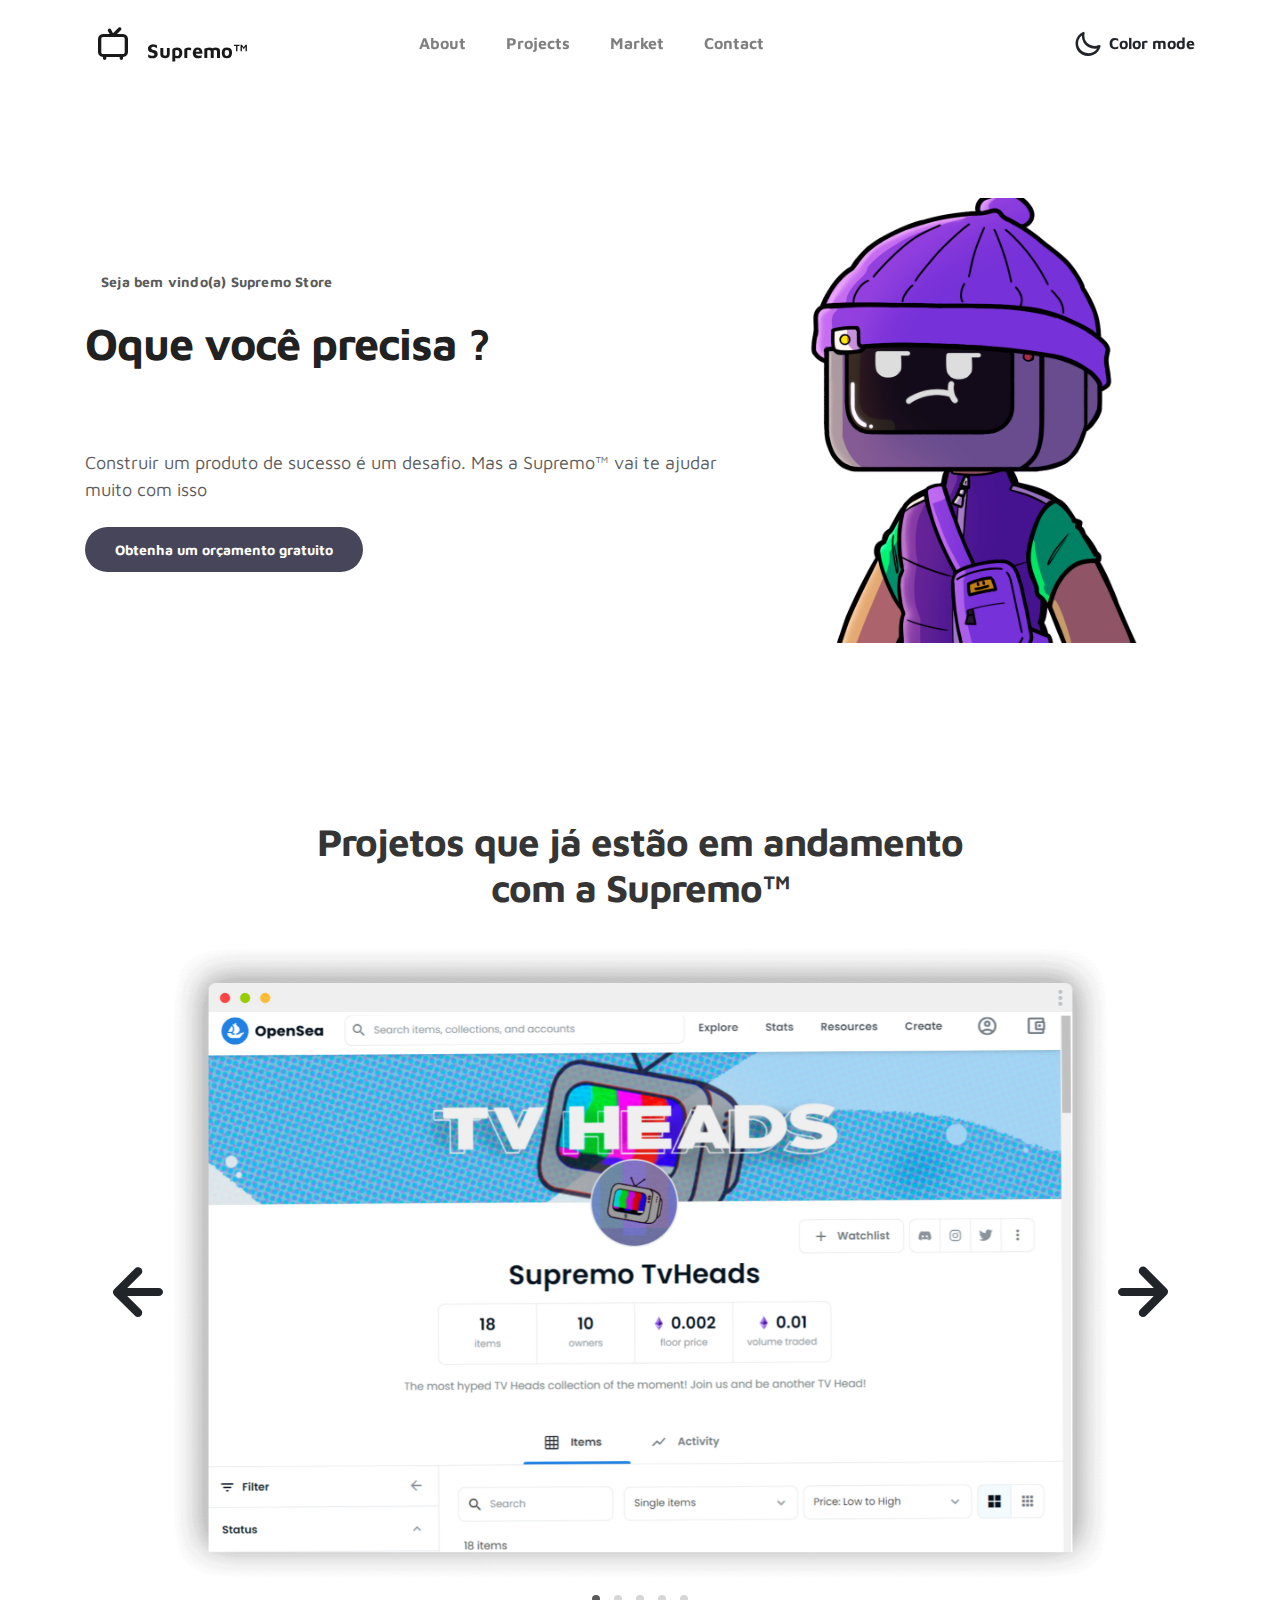
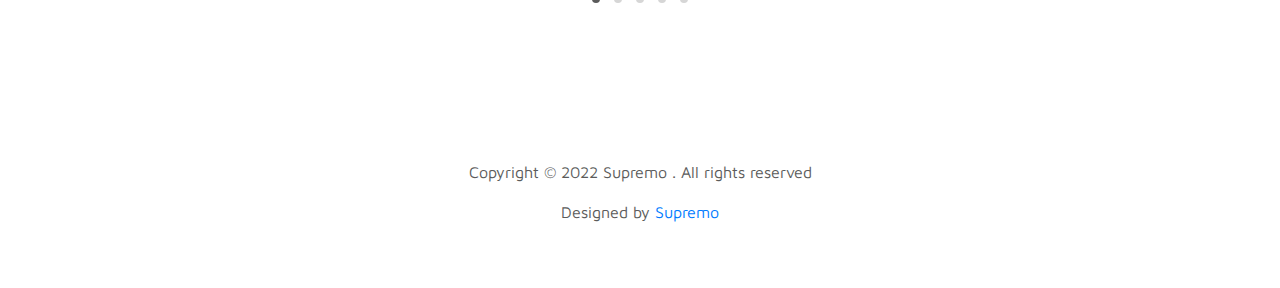
==== commit 10703e0c: "Store Page" ====
--- a/index.html
+++ b/index.html
@@ -13,8 +13,8 @@
     <link rel="stylesheet" href="css/owl.carousel.min.css">
     <link rel="stylesheet" href="css/owl.theme.default.min.css">
     <link rel="stylesheet" href="https://unicons.iconscout.com/release/v4.0.0/css/line.css">
+    <link rel="stylesheet" href="../assets/css/maicons.css">
     
-
     <!-- MAIN STYLE -->
     <link rel="stylesheet" href="css/tooplate-style.css">
     
@@ -45,7 +45,7 @@
                         <a href="#project" class="nav-link"><span data-hover="Projects">Projects</span></a>
                     </li>
                     <li class="nav-item">
-                        <a href="#resume" class="nav-link"><span data-hover="Market">Market</span></a>
+                        <a href="store.html" class="nav-link"><span data-hover="Market">Market</span></a>
                     </li>
                     <li class="nav-item">
                         <a href="" class="nav-link"><span data-hover="Contact">Contact</span></a>
@@ -63,6 +63,8 @@
             </div>
         </div>
     </nav>
+
+    <!-- End Menu -->
 
     <!-- Bem Vindo -->
     <section class="about full-screen d-lg-flex justify-content-center align-items-center" id="about">
@@ -84,7 +86,7 @@
                         <p>Construir um produto de sucesso é um desafio. Mas a Supremo™ vai te ajudar muito com isso</p>
                         
                         <div class="custom-btn-group mt-4">
-                          <a href="#contact" class="btn custom-btn custom-btn-bg custom-btn-link">Obtenha um orçamento gratuito</a>
+                          <a href="store.html" class="btn custom-btn custom-btn-bg custom-btn-link">Obtenha um orçamento gratuito</a>
                         </div>
                     </div>
                 </div>
@@ -99,6 +101,8 @@
             </div>
         </div>
     </section>
+
+    <!-- End Bem Vindo-->
 
     <!-- Projetos -->
     <section class="project py-5" id="project">
@@ -148,98 +152,7 @@
         </div>
     </section>
 
-    <!-- Serviços -->
-    <section class="resume py-5 d-lg-flex justify-content-center align-items-center" id="resume">
-        <div class="container">
-            <div class="row">
-
-                <div class="col-lg-6 col-12">
-                  <h2 class="mb-4">Serviços</h2>
-
-                    <div class="timeline">
-                        <div class="timeline-wrapper">
-                             <div class="timeline-yr">
-                                  <span><i class="uil uil-discord"></i></span>
-                             </div>
-                             <div class="timeline-info">
-                                  <h3><span>Discord Bots</span></h3>
-                                  <p>Nos realizamos a .</p>
-                             </div>
-                        </div>
-
-                        <div class="timeline-wrapper">
-                            <div class="timeline-yr">
-                                <span><i class="uil uil-browser"></i></span>
-                            </div>
-                            <div class="timeline-info">
-                                <h3><span>Websites</span></h3>
-                                <p>a</p>
-                            </div>
-                        </div>
-
-                        <div class="timeline-wrapper">
-                            <div class="timeline-yr">
-                                <span><i class="uil uil-pen"></i></span>
-                            </div>
-                            <div class="timeline-info">
-                                <h3><span>illustration</h3>
-                                <p>a.</p>
-                            </div>
-                        </div>
-                        
-                        <div class="timeline-wrapper">
-                            <div class="timeline-yr">
-                                <span><i class="uil uil-image-v"></i></span>
-                            </div>
-                            <div class="timeline-info">
-                                <h3><span>Edição de Fotos</span></h3>
-                                <p>a.</p>
-                            </div>
-                        </div>
-
-                    </div>
-                </div>
-
-                <div class="col-lg-6 col-12">
-                  <h2 class="mb-4 mobile-mt-2"></h2>
-
-                    <div class="timeline">
-                        <div class="timeline-wrapper">
-                             <div class="timeline-yr">
-                                  <span><i class="uil uil-palette"></i></span>
-                             </div>
-                             <div class="timeline-info">
-                                  <h3><span>Design Digital</span></h3>
-                                  <p>a.</p>
-                             </div>
-                        </div>
-
-                        <div class="timeline-wrapper">
-                            <div class="timeline-yr">
-                                <span><i class="uil uil-box"></i></span>
-                            </div>
-                            <div class="timeline-info">
-                                <h3><span>Minecraft Developer/Building</span></h3>
-                                <p><a rel="nofollow" href="">test</a> a</p>
-                            </div>
-                        </div>
-                        
-                        <div class="timeline-wrapper">
-                            <div class="timeline-yr">
-                                <span>2013</span>
-                            </div>
-                            <div class="timeline-info">
-                              <h3><span>Minecraft Builder</span></h3>
-                              <p>a.</p>
-                          </div>
-                        </div>
-
-                    </div>
-                </div>
-                
-            </div>
-        </div>
-    </section>
+    <!-- End Project -->
 
 
     <!-- Copyright -->
--- a/assets/css/maicons.css
+++ b/assets/css/maicons.css
@@ -0,0 +1,2634 @@
+@font-face {
+  font-family: 'maicons';
+  src:  url('../fonts/maicons.eot?c9nlkl');
+  src:  url('../fonts/maicons.eot?c9nlkl#iefix') format('embedded-opentype'),
+    url('../fonts/maicons.ttf?c9nlkl') format('truetype'),
+    url('../fonts/maicons.woff?c9nlkl') format('woff'),
+    url('../fonts/maicons.svg?c9nlkl#maicons') format('svg');
+  font-weight: normal;
+  font-style: normal;
+  font-display: block;
+}
+
+[class^="mai-"], [class*=" mai-"] {
+  /* use !important to prevent issues with browser extensions that change fonts */
+  font-family: 'maicons' !important;
+  speak: none;
+  font-style: normal;
+  font-weight: normal;
+  font-variant: normal;
+  text-transform: none;
+  line-height: 1;
+
+  /* Better Font Rendering =========== */
+  -webkit-font-smoothing: antialiased;
+  -moz-osx-font-smoothing: grayscale;
+}
+
+.mai-add:before {
+  content: "\e900";
+}
+.mai-add-circle:before {
+  content: "\e901";
+}
+.mai-add-circle-outline:before {
+  content: "\e902";
+}
+.mai-airplane:before {
+  content: "\e903";
+}
+.mai-airplane-outline:before {
+  content: "\e904";
+}
+.mai-alarm:before {
+  content: "\e905";
+}
+.mai-alarm-outline:before {
+  content: "\e906";
+}
+.mai-albums:before {
+  content: "\e907";
+}
+.mai-albums-outline:before {
+  content: "\e908";
+}
+.mai-alert:before {
+  content: "\e909";
+}
+.mai-alert-circle:before {
+  content: "\e90a";
+}
+.mai-alert-circle-outline:before {
+  content: "\e90b";
+}
+.mai-analytics:before {
+  content: "\e90c";
+}
+.mai-analytics-outline:before {
+  content: "\e90d";
+}
+.mai-aperture:before {
+  content: "\e90e";
+}
+.mai-aperture-outline:before {
+  content: "\e90f";
+}
+.mai-apps:before {
+  content: "\e910";
+}
+.mai-apps-outline:before {
+  content: "\e911";
+}
+.mai-archive:before {
+  content: "\e912";
+}
+.mai-archive-outline:before {
+  content: "\e913";
+}
+.mai-arrow-back:before {
+  content: "\e914";
+}
+.mai-arrow-back-circle:before {
+  content: "\e915";
+}
+.mai-arrow-back-circle-outline:before {
+  content: "\e916";
+}
+.mai-arrow-down:before {
+  content: "\e917";
+}
+.mai-arrow-down-circle:before {
+  content: "\e918";
+}
+.mai-arrow-down-circle-outline:before {
+  content: "\e919";
+}
+.mai-arrow-forward:before {
+  content: "\e91a";
+}
+.mai-arrow-forward-circle:before {
+  content: "\e91b";
+}
+.mai-arrow-forward-circle-outline:before {
+  content: "\e91c";
+}
+.mai-arrow-redo:before {
+  content: "\e91d";
+}
+.mai-arrow-redo-circle:before {
+  content: "\e91e";
+}
+.mai-arrow-redo-circle-outline:before {
+  content: "\e91f";
+}
+.mai-arrow-redo-outline:before {
+  content: "\e920";
+}
+.mai-arrow-undo:before {
+  content: "\e921";
+}
+.mai-arrow-undo-circle:before {
+  content: "\e922";
+}
+.mai-arrow-undo-circle-outline:before {
+  content: "\e923";
+}
+.mai-arrow-undo-outline:before {
+  content: "\e924";
+}
+.mai-arrow-up:before {
+  content: "\e925";
+}
+.mai-arrow-up-circle:before {
+  content: "\e926";
+}
+.mai-arrow-up-circle-outline:before {
+  content: "\e927";
+}
+.mai-at:before {
+  content: "\e928";
+}
+.mai-at-circle:before {
+  content: "\e929";
+}
+.mai-at-circle-outline:before {
+  content: "\e92a";
+}
+.mai-attach:before {
+  content: "\e92b";
+}
+.mai-attach-outline:before {
+  content: "\e92c";
+}
+.mai-backspace:before {
+  content: "\e92d";
+}
+.mai-backspace-outline:before {
+  content: "\e92e";
+}
+.mai-bandage:before {
+  content: "\e92f";
+}
+.mai-bandage-outline:before {
+  content: "\e930";
+}
+.mai-bar-chart:before {
+  content: "\e932";
+}
+.mai-bar-chart-outline:before {
+  content: "\e933";
+}
+.mai-barbell:before {
+  content: "\e931";
+}
+.mai-barcode:before {
+  content: "\e934";
+}
+.mai-barcode-outline:before {
+  content: "\e935";
+}
+.mai-baseball:before {
+  content: "\e936";
+}
+.mai-baseball-outline:before {
+  content: "\e937";
+}
+.mai-basket:before {
+  content: "\e938";
+}
+.mai-basket-outline:before {
+  content: "\e93b";
+}
+.mai-basketball:before {
+  content: "\e939";
+}
+.mai-basketball-outline:before {
+  content: "\e93a";
+}
+.mai-battery-charging:before {
+  content: "\e93c";
+}
+.mai-battery-dead:before {
+  content: "\e93d";
+}
+.mai-battery-full:before {
+  content: "\e93e";
+}
+.mai-battery-half:before {
+  content: "\e93f";
+}
+.mai-beaker:before {
+  content: "\e940";
+}
+.mai-beaker-outline:before {
+  content: "\e941";
+}
+.mai-bed:before {
+  content: "\e942";
+}
+.mai-bed-outline:before {
+  content: "\e943";
+}
+.mai-beer:before {
+  content: "\e944";
+}
+.mai-beer-outline:before {
+  content: "\e945";
+}
+.mai-bicycle:before {
+  content: "\e946";
+}
+.mai-bluetooth:before {
+  content: "\e947";
+}
+.mai-boat:before {
+  content: "\e948";
+}
+.mai-boat-outline:before {
+  content: "\e949";
+}
+.mai-body:before {
+  content: "\e94a";
+}
+.mai-body-outline:before {
+  content: "\e94b";
+}
+.mai-bonfire:before {
+  content: "\e94c";
+}
+.mai-bonfire-outline:before {
+  content: "\e94d";
+}
+.mai-book:before {
+  content: "\e94e";
+}
+.mai-book-outline:before {
+  content: "\e953";
+}
+.mai-bookmark:before {
+  content: "\e94f";
+}
+.mai-bookmark-outline:before {
+  content: "\e950";
+}
+.mai-bookmarks:before {
+  content: "\e951";
+}
+.mai-bookmarks-outline:before {
+  content: "\e952";
+}
+.mai-briefcase:before {
+  content: "\e954";
+}
+.mai-briefcase-outline:before {
+  content: "\e955";
+}
+.mai-browsers:before {
+  content: "\e956";
+}
+.mai-browsers-outline:before {
+  content: "\e957";
+}
+.mai-brush:before {
+  content: "\e958";
+}
+.mai-brush-outline:before {
+  content: "\e959";
+}
+.mai-bug:before {
+  content: "\e95a";
+}
+.mai-bug-outline:before {
+  content: "\e95b";
+}
+.mai-build:before {
+  content: "\e95c";
+}
+.mai-build-outline:before {
+  content: "\e95d";
+}
+.mai-bulb:before {
+  content: "\e95e";
+}
+.mai-bulb-outline:before {
+  content: "\e95f";
+}
+.mai-bus:before {
+  content: "\e960";
+}
+.mai-bus-outline:before {
+  content: "\e963";
+}
+.mai-business:before {
+  content: "\e961";
+}
+.mai-business-outline:before {
+  content: "\e962";
+}
+.mai-cafe:before {
+  content: "\e964";
+}
+.mai-cafe-outline:before {
+  content: "\e965";
+}
+.mai-calculator:before {
+  content: "\e966";
+}
+.mai-calculator-outline:before {
+  content: "\e967";
+}
+.mai-calendar:before {
+  content: "\e968";
+}
+.mai-calendar-outline:before {
+  content: "\e969";
+}
+.mai-call:before {
+  content: "\e96a";
+}
+.mai-call-outline:before {
+  content: "\e96b";
+}
+.mai-camera:before {
+  content: "\e96c";
+}
+.mai-camera-outline:before {
+  content: "\e96d";
+}
+.mai-camera-reverse:before {
+  content: "\e96e";
+}
+.mai-camera-reverse-outline:before {
+  content: "\e96f";
+}
+.mai-car:before {
+  content: "\e970";
+}
+.mai-car-outline:before {
+  content: "\e97f";
+}
+.mai-car-sport:before {
+  content: "\e980";
+}
+.mai-car-sport-outline:before {
+  content: "\e981";
+}
+.mai-card:before {
+  content: "\e971";
+}
+.mai-card-outline:before {
+  content: "\e972";
+}
+.mai-caret-back:before {
+  content: "\e973";
+}
+.mai-caret-back-circle:before {
+  content: "\e974";
+}
+.mai-caret-back-circle-outline:before {
+  content: "\e975";
+}
+.mai-caret-down:before {
+  content: "\e976";
+}
+.mai-caret-down-circle:before {
+  content: "\e977";
+}
+.mai-caret-down-circle-outline:before {
+  content: "\e978";
+}
+.mai-caret-forward:before {
+  content: "\e979";
+}
+.mai-caret-forward-circle:before {
+  content: "\e97a";
+}
+.mai-caret-forward-circle-outline:before {
+  content: "\e97b";
+}
+.mai-caret-up:before {
+  content: "\e97c";
+}
+.mai-caret-up-circle:before {
+  content: "\e97d";
+}
+.mai-caret-up-circle-outline:before {
+  content: "\e97e";
+}
+.mai-cart:before {
+  content: "\e982";
+}
+.mai-cart-outline:before {
+  content: "\e983";
+}
+.mai-cash:before {
+  content: "\e984";
+}
+.mai-cash-outline:before {
+  content: "\e985";
+}
+.mai-chatbox:before {
+  content: "\e986";
+}
+.mai-chatbox-ellipses:before {
+  content: "\e987";
+}
+.mai-chatbox-ellipses-outline:before {
+  content: "\e988";
+}
+.mai-chatbox-outline:before {
+  content: "\e989";
+}
+.mai-chatbubble:before {
+  content: "\e98a";
+}
+.mai-chatbubble-ellipses:before {
+  content: "\e98b";
+}
+.mai-chatbubble-ellipses-outline:before {
+  content: "\e98c";
+}
+.mai-chatbubble-outline:before {
+  content: "\e98d";
+}
+.mai-chatbubbles:before {
+  content: "\e98e";
+}
+.mai-chatbubbles-outline:before {
+  content: "\e98f";
+}
+.mai-checkbox:before {
+  content: "\e990";
+}
+.mai-checkbox-outline:before {
+  content: "\e991";
+}
+.mai-checkmark:before {
+  content: "\e992";
+}
+.mai-checkmark-circle:before {
+  content: "\e993";
+}
+.mai-checkmark-circle-outline:before {
+  content: "\e994";
+}
+.mai-checkmark-done:before {
+  content: "\e995";
+}
+.mai-checkmark-done-circle:before {
+  content: "\e996";
+}
+.mai-checkmark-done-circle-outline:before {
+  content: "\e997";
+}
+.mai-chevron-back:before {
+  content: "\e998";
+}
+.mai-chevron-back-circle:before {
+  content: "\e999";
+}
+.mai-chevron-back-circle-outline:before {
+  content: "\e99a";
+}
+.mai-chevron-down:before {
+  content: "\e99b";
+}
+.mai-chevron-down-circle:before {
+  content: "\e99c";
+}
+.mai-chevron-down-circle-outline:before {
+  content: "\e99d";
+}
+.mai-chevron-forward:before {
+  content: "\e99e";
+}
+.mai-chevron-forward-circle:before {
+  content: "\e99f";
+}
+.mai-chevron-forward-circle-outline:before {
+  content: "\e9a0";
+}
+.mai-chevron-up:before {
+  content: "\e9a1";
+}
+.mai-chevron-up-circle:before {
+  content: "\e9a2";
+}
+.mai-chevron-up-circle-outline:before {
+  content: "\e9a3";
+}
+.mai-clipboard:before {
+  content: "\e9a4";
+}
+.mai-clipboard-outline:before {
+  content: "\e9a5";
+}
+.mai-close:before {
+  content: "\e9a6";
+}
+.mai-close-circle:before {
+  content: "\e9a7";
+}
+.mai-close-circle-outline:before {
+  content: "\e9a8";
+}
+.mai-cloud:before {
+  content: "\e9a9";
+}
+.mai-cloud-circle:before {
+  content: "\e9aa";
+}
+.mai-cloud-circle-outline:before {
+  content: "\e9ab";
+}
+.mai-cloud-done:before {
+  content: "\e9ac";
+}
+.mai-cloud-done-outline:before {
+  content: "\e9ad";
+}
+.mai-cloud-download:before {
+  content: "\e9ae";
+}
+.mai-cloud-download-outline:before {
+  content: "\e9af";
+}
+.mai-cloud-offline:before {
+  content: "\e9b0";
+}
+.mai-cloud-offline-outline:before {
+  content: "\e9b1";
+}
+.mai-cloud-outline:before {
+  content: "\e9b2";
+}
+.mai-cloud-upload:before {
+  content: "\e9b3";
+}
+.mai-cloud-upload-outline:before {
+  content: "\e9b4";
+}
+.mai-cloudy:before {
+  content: "\e9b5";
+}
+.mai-cloudy-night:before {
+  content: "\e9b6";
+}
+.mai-cloudy-night-outline:before {
+  content: "\e9b7";
+}
+.mai-cloudy-outline:before {
+  content: "\e9b8";
+}
+.mai-code:before {
+  content: "\e9b9";
+}
+.mai-code-download:before {
+  content: "\e9ba";
+}
+.mai-code-slash:before {
+  content: "\e9bb";
+}
+.mai-code-working:before {
+  content: "\e9bc";
+}
+.mai-cog:before {
+  content: "\e9bd";
+}
+.mai-color-fill:before {
+  content: "\e9be";
+}
+.mai-color-fill-outline:before {
+  content: "\e9bf";
+}
+.mai-color-filter:before {
+  content: "\e9c0";
+}
+.mai-color-filter-outline:before {
+  content: "\e9c1";
+}
+.mai-color-palette:before {
+  content: "\e9c2";
+}
+.mai-color-palette-outline:before {
+  content: "\e9c3";
+}
+.mai-color-wand:before {
+  content: "\e9c4";
+}
+.mai-color-wand-outline:before {
+  content: "\e9c5";
+}
+.mai-compass:before {
+  content: "\e9c6";
+}
+.mai-compass-outline:before {
+  content: "\e9c7";
+}
+.mai-construct:before {
+  content: "\e9c8";
+}
+.mai-construct-outline:before {
+  content: "\e9c9";
+}
+.mai-contract:before {
+  content: "\e9ca";
+}
+.mai-contrast:before {
+  content: "\e9cb";
+}
+.mai-copy:before {
+  content: "\e9cc";
+}
+.mai-copy-outline:before {
+  content: "\e9cd";
+}
+.mai-create:before {
+  content: "\e9ce";
+}
+.mai-create-outline:before {
+  content: "\e9cf";
+}
+.mai-crop:before {
+  content: "\e9d0";
+}
+.mai-cube:before {
+  content: "\e9d1";
+}
+.mai-cube-outline:before {
+  content: "\e9d2";
+}
+.mai-cut:before {
+  content: "\e9d3";
+}
+.mai-desktop:before {
+  content: "\e9d4";
+}
+.mai-desktop-outline:before {
+  content: "\e9d5";
+}
+.mai-disc:before {
+  content: "\e9d6";
+}
+.mai-disc-outline:before {
+  content: "\e9d7";
+}
+.mai-document:before {
+  content: "\e9d8";
+}
+.mai-document-outline:before {
+  content: "\e9d9";
+}
+.mai-document-text:before {
+  content: "\e9dc";
+}
+.mai-document-text-outline:before {
+  content: "\e9dd";
+}
+.mai-documents:before {
+  content: "\e9da";
+}
+.mai-documents-outline:before {
+  content: "\e9db";
+}
+.mai-download:before {
+  content: "\e9de";
+}
+.mai-download-outline:before {
+  content: "\e9df";
+}
+.mai-duplicate:before {
+  content: "\e9e0";
+}
+.mai-duplicate-outline:before {
+  content: "\e9e1";
+}
+.mai-ear:before {
+  content: "\e9e2";
+}
+.mai-ear-outline:before {
+  content: "\e9e3";
+}
+.mai-earth:before {
+  content: "\e9e4";
+}
+.mai-earth-outline:before {
+  content: "\e9e5";
+}
+.mai-easel:before {
+  content: "\e9e6";
+}
+.mai-easel-outline:before {
+  content: "\e9e7";
+}
+.mai-egg:before {
+  content: "\e9e8";
+}
+.mai-egg-outline:before {
+  content: "\e9e9";
+}
+.mai-ellipse:before {
+  content: "\e9ea";
+}
+.mai-ellipse-outline:before {
+  content: "\e9eb";
+}
+.mai-ellipsis-horizontal:before {
+  content: "\e9ec";
+}
+.mai-ellipsis-horizontal-circle:before {
+  content: "\e9ed";
+}
+.mai-ellipsis-vertical:before {
+  content: "\e9ee";
+}
+.mai-ellipsis-vertical-circle:before {
+  content: "\e9ef";
+}
+.mai-enter:before {
+  content: "\e9f0";
+}
+.mai-enter-outline:before {
+  content: "\e9f1";
+}
+.mai-exit:before {
+  content: "\e9f2";
+}
+.mai-exit-outline:before {
+  content: "\e9f3";
+}
+.mai-expand:before {
+  content: "\e9f4";
+}
+.mai-eye:before {
+  content: "\e9f5";
+}
+.mai-eye-off:before {
+  content: "\e9f8";
+}
+.mai-eye-off-outline:before {
+  content: "\e9f9";
+}
+.mai-eye-outline:before {
+  content: "\e9fa";
+}
+.mai-eyedrop:before {
+  content: "\e9f6";
+}
+.mai-eyedrop-outline:before {
+  content: "\e9f7";
+}
+.mai-fast-food:before {
+  content: "\e9fb";
+}
+.mai-fast-food-outline:before {
+  content: "\e9fc";
+}
+.mai-female:before {
+  content: "\e9fd";
+}
+.mai-file-tray:before {
+  content: "\e9fe";
+}
+.mai-file-tray-full:before {
+  content: "\e9ff";
+}
+.mai-file-tray-full-outline:before {
+  content: "\ea00";
+}
+.mai-file-tray-outline:before {
+  content: "\ea01";
+}
+.mai-film:before {
+  content: "\ea02";
+}
+.mai-film-outline:before {
+  content: "\ea03";
+}
+.mai-filter:before {
+  content: "\ea04";
+}
+.mai-finger-print:before {
+  content: "\ea05";
+}
+.mai-fitness:before {
+  content: "\ea06";
+}
+.mai-fitness-outline:before {
+  content: "\ea07";
+}
+.mai-flag:before {
+  content: "\ea08";
+}
+.mai-flag-outline:before {
+  content: "\ea09";
+}
+.mai-flame:before {
+  content: "\ea0a";
+}
+.mai-flame-outline:before {
+  content: "\ea0b";
+}
+.mai-flash:before {
+  content: "\ea0c";
+}
+.mai-flash-off:before {
+  content: "\ea0f";
+}
+.mai-flash-off-outline:before {
+  content: "\ea10";
+}
+.mai-flash-outline:before {
+  content: "\ea11";
+}
+.mai-flashlight:before {
+  content: "\ea0d";
+}
+.mai-flashlight-outline:before {
+  content: "\ea0e";
+}
+.mai-flask:before {
+  content: "\ea12";
+}
+.mai-flask-outline:before {
+  content: "\ea13";
+}
+.mai-flower:before {
+  content: "\ea14";
+}
+.mai-flower-outline:before {
+  content: "\ea15";
+}
+.mai-folder:before {
+  content: "\ea16";
+}
+.mai-folder-open:before {
+  content: "\ea17";
+}
+.mai-folder-open-outline:before {
+  content: "\ea18";
+}
+.mai-folder-outline:before {
+  content: "\ea19";
+}
+.mai-football:before {
+  content: "\ea1a";
+}
+.mai-football-outline:before {
+  content: "\ea1b";
+}
+.mai-funnel:before {
+  content: "\ea1c";
+}
+.mai-funnel-outline:before {
+  content: "\ea1d";
+}
+.mai-game-controller:before {
+  content: "\ea1e";
+}
+.mai-game-controller-outline:before {
+  content: "\ea1f";
+}
+.mai-gift:before {
+  content: "\ea20";
+}
+.mai-gift-outline:before {
+  content: "\ea21";
+}
+.mai-git-branch:before {
+  content: "\ea22";
+}
+.mai-git-commit:before {
+  content: "\ea23";
+}
+.mai-git-compare:before {
+  content: "\ea24";
+}
+.mai-git-merge:before {
+  content: "\ea25";
+}
+.mai-git-network:before {
+  content: "\ea26";
+}
+.mai-git-pull-request:before {
+  content: "\ea27";
+}
+.mai-glasses:before {
+  content: "\ea28";
+}
+.mai-glasses-outline:before {
+  content: "\ea29";
+}
+.mai-globe:before {
+  content: "\ea2a";
+}
+.mai-globe-outline:before {
+  content: "\ea2b";
+}
+.mai-golf:before {
+  content: "\ea2c";
+}
+.mai-golf-outline:before {
+  content: "\ea2d";
+}
+.mai-grid:before {
+  content: "\ea2e";
+}
+.mai-grid-outline:before {
+  content: "\ea2f";
+}
+.mai-hammer:before {
+  content: "\ea30";
+}
+.mai-hammer-outline:before {
+  content: "\ea31";
+}
+.mai-hand-left:before {
+  content: "\ea32";
+}
+.mai-hand-left-outline:before {
+  content: "\ea33";
+}
+.mai-hand-right:before {
+  content: "\ea34";
+}
+.mai-hand-right-outline:before {
+  content: "\ea35";
+}
+.mai-happy:before {
+  content: "\ea36";
+}
+.mai-happy-outline:before {
+  content: "\ea37";
+}
+.mai-hardware-chip:before {
+  content: "\ea38";
+}
+.mai-hardware-chip-outline:before {
+  content: "\ea39";
+}
+.mai-headset:before {
+  content: "\ea3a";
+}
+.mai-headset-outline:before {
+  content: "\ea3b";
+}
+.mai-heart:before {
+  content: "\ea3c";
+}
+.mai-heart-circle:before {
+  content: "\ea3d";
+}
+.mai-heart-circle-outline:before {
+  content: "\ea3e";
+}
+.mai-heart-dislike:before {
+  content: "\ea3f";
+}
+.mai-heart-dislike-circle:before {
+  content: "\ea40";
+}
+.mai-heart-dislike-circle-outline:before {
+  content: "\ea41";
+}
+.mai-heart-dislike-outline:before {
+  content: "\ea42";
+}
+.mai-heart-half:before {
+  content: "\ea43";
+}
+.mai-heart-half-outline:before {
+  content: "\ea44";
+}
+.mai-heart-outline:before {
+  content: "\ea45";
+}
+.mai-help:before {
+  content: "\ea46";
+}
+.mai-help-buoy:before {
+  content: "\ea47";
+}
+.mai-help-buoy-outline:before {
+  content: "\ea48";
+}
+.mai-help-circle:before {
+  content: "\ea49";
+}
+.mai-help-circle-outline:before {
+  content: "\ea4a";
+}
+.mai-home:before {
+  content: "\ea4b";
+}
+.mai-home-outline:before {
+  content: "\ea4c";
+}
+.mai-hourglass:before {
+  content: "\ea4d";
+}
+.mai-hourglass-outline:before {
+  content: "\ea4e";
+}
+.mai-ice-cream:before {
+  content: "\ea4f";
+}
+.mai-ice-cream-outline:before {
+  content: "\ea50";
+}
+.mai-image:before {
+  content: "\ea51";
+}
+.mai-image-outline:before {
+  content: "\ea52";
+}
+.mai-images:before {
+  content: "\ea53";
+}
+.mai-images-outline:before {
+  content: "\ea54";
+}
+.mai-infinite:before {
+  content: "\ea55";
+}
+.mai-information:before {
+  content: "\ea56";
+}
+.mai-information-circle:before {
+  content: "\ea57";
+}
+.mai-information-circle-outline:before {
+  content: "\ea58";
+}
+.mai-journal:before {
+  content: "\ea59";
+}
+.mai-journal-outline:before {
+  content: "\ea5a";
+}
+.mai-key:before {
+  content: "\ea5b";
+}
+.mai-key-outline:before {
+  content: "\ea5c";
+}
+.mai-keypad:before {
+  content: "\ea5d";
+}
+.mai-keypad-outline:before {
+  content: "\ea5e";
+}
+.mai-language:before {
+  content: "\ea5f";
+}
+.mai-laptop:before {
+  content: "\ea60";
+}
+.mai-laptop-outline:before {
+  content: "\ea61";
+}
+.mai-layers:before {
+  content: "\ea62";
+}
+.mai-layers-outline:before {
+  content: "\ea63";
+}
+.mai-leaf:before {
+  content: "\ea64";
+}
+.mai-leaf-outline:before {
+  content: "\ea65";
+}
+.mai-library:before {
+  content: "\ea66";
+}
+.mai-library-outline:before {
+  content: "\ea67";
+}
+.mai-link:before {
+  content: "\ea68";
+}
+.mai-list:before {
+  content: "\ea69";
+}
+.mai-list-circle:before {
+  content: "\ea6a";
+}
+.mai-list-circle-outline:before {
+  content: "\ea6b";
+}
+.mai-locate:before {
+  content: "\ea6c";
+}
+.mai-location:before {
+  content: "\ea6d";
+}
+.mai-location-outline:before {
+  content: "\ea6e";
+}
+.mai-lock-closed:before {
+  content: "\ea6f";
+}
+.mai-lock-closed-outline:before {
+  content: "\ea70";
+}
+.mai-lock-open:before {
+  content: "\ea71";
+}
+.mai-lock-open-outline:before {
+  content: "\ea72";
+}
+.mai-log-in:before {
+  content: "\ea73";
+}
+.mai-log-in-outline:before {
+  content: "\ea74";
+}
+.mai-log-out:before {
+  content: "\ea75";
+}
+.mai-log-out-outline:before {
+  content: "\ea76";
+}
+.mai-logo-500px:before {
+  content: "\ea8e";
+}
+.mai-logo-accessible-icon:before {
+  content: "\eaef";
+}
+.mai-logo-accusoft:before {
+  content: "\eba2";
+}
+.mai-logo-algolia:before {
+  content: "\eba3";
+}
+.mai-logo-alipay:before {
+  content: "\eba4";
+}
+.mai-logo-amazon:before {
+  content: "\eba5";
+}
+.mai-logo-amplify:before {
+  content: "\eba6";
+}
+.mai-logo-android:before {
+  content: "\eba7";
+}
+.mai-logo-angular:before {
+  content: "\eba8";
+}
+.mai-logo-apple:before {
+  content: "\eba9";
+}
+.mai-logo-apple-appstore:before {
+  content: "\ebaa";
+}
+.mai-logo-aws:before {
+  content: "\ebab";
+}
+.mai-logo-behance:before {
+  content: "\ebac";
+}
+.mai-logo-bitbucket:before {
+  content: "\ebad";
+}
+.mai-logo-bitcoin:before {
+  content: "\ebae";
+}
+.mai-logo-blackberry:before {
+  content: "\ebaf";
+}
+.mai-logo-blogger:before {
+  content: "\ebb0";
+}
+.mai-logo-buffer:before {
+  content: "\ebb1";
+}
+.mai-logo-buysellads:before {
+  content: "\ebb2";
+}
+.mai-logo-capacitor:before {
+  content: "\ebb3";
+}
+.mai-logo-cc-amazon-pay:before {
+  content: "\ebb4";
+}
+.mai-logo-cc-amex:before {
+  content: "\ebb5";
+}
+.mai-logo-cc-apple-pay:before {
+  content: "\ebb6";
+}
+.mai-logo-cc-diners-club:before {
+  content: "\ebb7";
+}
+.mai-logo-cc-discover:before {
+  content: "\ebb8";
+}
+.mai-logo-cc-jcb:before {
+  content: "\ebb9";
+}
+.mai-logo-cc-mastercard:before {
+  content: "\ebba";
+}
+.mai-logo-cc-paypal:before {
+  content: "\ebbb";
+}
+.mai-logo-cc-stripe:before {
+  content: "\ebbc";
+}
+.mai-logo-cc-visa:before {
+  content: "\ebbd";
+}
+.mai-logo-chrome:before {
+  content: "\ebbe";
+}
+.mai-logo-closed-captioning:before {
+  content: "\ebbf";
+}
+.mai-logo-codepen:before {
+  content: "\ebc0";
+}
+.mai-logo-cpanel:before {
+  content: "\ebc1";
+}
+.mai-logo-creative-commons:before {
+  content: "\ebc2";
+}
+.mai-logo-css3:before {
+  content: "\ebc3";
+}
+.mai-logo-cuttlefish:before {
+  content: "\ebc4";
+}
+.mai-logo-d-and-d:before {
+  content: "\ebc5";
+}
+.mai-logo-dashcube:before {
+  content: "\ebc6";
+}
+.mai-logo-designernews:before {
+  content: "\ebc7";
+}
+.mai-logo-deviantart:before {
+  content: "\ebc8";
+}
+.mai-logo-digg:before {
+  content: "\ebc9";
+}
+.mai-logo-digital-ocean:before {
+  content: "\ebca";
+}
+.mai-logo-discord:before {
+  content: "\ebcb";
+}
+.mai-logo-discourse:before {
+  content: "\ebcc";
+}
+.mai-logo-dochub:before {
+  content: "\ebcd";
+}
+.mai-logo-docker:before {
+  content: "\ebce";
+}
+.mai-logo-dribbble:before {
+  content: "\ebcf";
+}
+.mai-logo-dropbox:before {
+  content: "\ebd0";
+}
+.mai-logo-drupal:before {
+  content: "\ebd1";
+}
+.mai-logo-dyalog:before {
+  content: "\ebd2";
+}
+.mai-logo-earlybirds:before {
+  content: "\ebd3";
+}
+.mai-logo-ebay:before {
+  content: "\ebd4";
+}
+.mai-logo-edge:before {
+  content: "\ebd5";
+}
+.mai-logo-electron:before {
+  content: "\ebd6";
+}
+.mai-logo-elementor:before {
+  content: "\ebd7";
+}
+.mai-logo-ello:before {
+  content: "\ebd8";
+}
+.mai-logo-ember:before {
+  content: "\ebd9";
+}
+.mai-logo-empire:before {
+  content: "\ebda";
+}
+.mai-logo-envira:before {
+  content: "\ebdb";
+}
+.mai-logo-erlang:before {
+  content: "\ebdc";
+}
+.mai-logo-etsy:before {
+  content: "\ebdd";
+}
+.mai-logo-euro:before {
+  content: "\ebde";
+}
+.mai-logo-expeditedssl:before {
+  content: "\ebdf";
+}
+.mai-logo-facebook:before {
+  content: "\ebe0";
+}
+.mai-logo-facebook-f:before {
+  content: "\ebe1";
+}
+.mai-logo-facebook-messenger:before {
+  content: "\ebe2";
+}
+.mai-logo-firebase:before {
+  content: "\ebe3";
+}
+.mai-logo-firefox:before {
+  content: "\ebe4";
+}
+.mai-logo-flickr:before {
+  content: "\ebe5";
+}
+.mai-logo-flipboard:before {
+  content: "\ebe6";
+}
+.mai-logo-fly:before {
+  content: "\ebe7";
+}
+.mai-logo-foursquare:before {
+  content: "\ebe8";
+}
+.mai-logo-freebsd:before {
+  content: "\ebe9";
+}
+.mai-logo-gg:before {
+  content: "\ebea";
+}
+.mai-logo-git:before {
+  content: "\ebeb";
+}
+.mai-logo-github:before {
+  content: "\ebec";
+}
+.mai-logo-github-alt:before {
+  content: "\ebed";
+}
+.mai-logo-gitlab:before {
+  content: "\ebee";
+}
+.mai-logo-gitter:before {
+  content: "\ebef";
+}
+.mai-logo-glide:before {
+  content: "\ebf0";
+}
+.mai-logo-glide-g:before {
+  content: "\ebf1";
+}
+.mai-logo-google:before {
+  content: "\ebf2";
+}
+.mai-logo-google-drive:before {
+  content: "\ebf3";
+}
+.mai-logo-google-play:before {
+  content: "\ebf4";
+}
+.mai-logo-google-playstore:before {
+  content: "\ebf5";
+}
+.mai-logo-google-plus:before {
+  content: "\ebf6";
+}
+.mai-logo-google-plus-g:before {
+  content: "\ebf7";
+}
+.mai-logo-google-wallet:before {
+  content: "\ebf8";
+}
+.mai-logo-grunt:before {
+  content: "\ebf9";
+}
+.mai-logo-gulp:before {
+  content: "\ebfa";
+}
+.mai-logo-hackernews:before {
+  content: "\ebfb";
+}
+.mai-logo-hotjar:before {
+  content: "\ebfc";
+}
+.mai-logo-html5:before {
+  content: "\ebfd";
+}
+.mai-logo-hubspot:before {
+  content: "\ebfe";
+}
+.mai-logo-imdb:before {
+  content: "\ebff";
+}
+.mai-logo-instagram:before {
+  content: "\ec00";
+}
+.mai-logo-internet-explorer:before {
+  content: "\ec01";
+}
+.mai-logo-ionic:before {
+  content: "\ec02";
+}
+.mai-logo-ionitron:before {
+  content: "\ec03";
+}
+.mai-logo-itunes:before {
+  content: "\ec04";
+}
+.mai-logo-java:before {
+  content: "\ec05";
+}
+.mai-logo-javascript:before {
+  content: "\ec06";
+}
+.mai-logo-joomla:before {
+  content: "\ec07";
+}
+.mai-logo-jsfiddle:before {
+  content: "\ec08";
+}
+.mai-logo-keycdn:before {
+  content: "\ec09";
+}
+.mai-logo-laravel:before {
+  content: "\ec0a";
+}
+.mai-logo-lastfm:before {
+  content: "\ec0b";
+}
+.mai-logo-leanpub:before {
+  content: "\ec0c";
+}
+.mai-logo-less:before {
+  content: "\ec0d";
+}
+.mai-logo-line:before {
+  content: "\ec0e";
+}
+.mai-logo-linkedin:before {
+  content: "\ec0f";
+}
+.mai-logo-linux:before {
+  content: "\ec10";
+}
+.mai-logo-magento:before {
+  content: "\ec11";
+}
+.mai-logo-mailchimp:before {
+  content: "\ec12";
+}
+.mai-logo-markdown:before {
+  content: "\ec13";
+}
+.mai-logo-maxcdn:before {
+  content: "\ec14";
+}
+.mai-logo-medium:before {
+  content: "\ec15";
+}
+.mai-logo-medium-m:before {
+  content: "\ec16";
+}
+.mai-logo-meetup:before {
+  content: "\ec17";
+}
+.mai-logo-microsoft:before {
+  content: "\ec18";
+}
+.mai-logo-mix:before {
+  content: "\ec19";
+}
+.mai-logo-mixcloud:before {
+  content: "\ec1a";
+}
+.mai-logo-nodejs:before {
+  content: "\ec1b";
+}
+.mai-logo-npm:before {
+  content: "\ec1c";
+}
+.mai-logo-octocat:before {
+  content: "\ec1d";
+}
+.mai-logo-opencart:before {
+  content: "\ec1e";
+}
+.mai-logo-openid:before {
+  content: "\ec1f";
+}
+.mai-logo-opera:before {
+  content: "\ec20";
+}
+.mai-logo-patreon:before {
+  content: "\ec21";
+}
+.mai-logo-paypal:before {
+  content: "\ec22";
+}
+.mai-logo-php:before {
+  content: "\ec23";
+}
+.mai-logo-pinterest:before {
+  content: "\ec24";
+}
+.mai-logo-pinterest-p:before {
+  content: "\ec25";
+}
+.mai-logo-playstation:before {
+  content: "\ec26";
+}
+.mai-logo-product-hunt:before {
+  content: "\ec27";
+}
+.mai-logo-pwa:before {
+  content: "\ec28";
+}
+.mai-logo-python:before {
+  content: "\ec29";
+}
+.mai-logo-qq:before {
+  content: "\ec2a";
+}
+.mai-logo-quora:before {
+  content: "\ec2b";
+}
+.mai-logo-react:before {
+  content: "\ec2c";
+}
+.mai-logo-readme:before {
+  content: "\ec2d";
+}
+.mai-logo-reddit:before {
+  content: "\ec2e";
+}
+.mai-logo-researchgate:before {
+  content: "\ec2f";
+}
+.mai-logo-rocketchat:before {
+  content: "\ec30";
+}
+.mai-logo-rss:before {
+  content: "\ec31";
+}
+.mai-logo-safari:before {
+  content: "\ec32";
+}
+.mai-logo-sass:before {
+  content: "\ec33";
+}
+.mai-logo-scribd:before {
+  content: "\ec34";
+}
+.mai-logo-searchengin:before {
+  content: "\ec35";
+}
+.mai-logo-sellcast:before {
+  content: "\ec36";
+}
+.mai-logo-sellsy:before {
+  content: "\ec37";
+}
+.mai-logo-skype:before {
+  content: "\ec38";
+}
+.mai-logo-slack:before {
+  content: "\ec39";
+}
+.mai-logo-slideshare:before {
+  content: "\ec3a";
+}
+.mai-logo-snapchat:before {
+  content: "\ec3b";
+}
+.mai-logo-soundcloud:before {
+  content: "\ec3c";
+}
+.mai-logo-spotify:before {
+  content: "\ec3d";
+}
+.mai-logo-squarespace:before {
+  content: "\ec3e";
+}
+.mai-logo-stack-exchange:before {
+  content: "\ec3f";
+}
+.mai-logo-stackoverflow:before {
+  content: "\ec40";
+}
+.mai-logo-staylinked:before {
+  content: "\ec41";
+}
+.mai-logo-steam:before {
+  content: "\ec42";
+}
+.mai-logo-stencil:before {
+  content: "\ec43";
+}
+.mai-logo-stripe:before {
+  content: "\ec44";
+}
+.mai-logo-stripe-s:before {
+  content: "\ec45";
+}
+.mai-logo-teamspeak:before {
+  content: "\ec46";
+}
+.mai-logo-telegram:before {
+  content: "\ec47";
+}
+.mai-logo-trello:before {
+  content: "\ec48";
+}
+.mai-logo-tripadvisor:before {
+  content: "\ec49";
+}
+.mai-logo-tumblr:before {
+  content: "\ec4a";
+}
+.mai-logo-tux:before {
+  content: "\ec4b";
+}
+.mai-logo-twitch:before {
+  content: "\ec4c";
+}
+.mai-logo-twitter:before {
+  content: "\ec4d";
+}
+.mai-logo-uber:before {
+  content: "\ec4e";
+}
+.mai-logo-uikit:before {
+  content: "\ec4f";
+}
+.mai-logo-usd:before {
+  content: "\ec50";
+}
+.mai-logo-viacoin:before {
+  content: "\ec51";
+}
+.mai-logo-viadeo:before {
+  content: "\ec52";
+}
+.mai-logo-viber:before {
+  content: "\ec53";
+}
+.mai-logo-vimeo:before {
+  content: "\ec54";
+}
+.mai-logo-vk:before {
+  content: "\ec55";
+}
+.mai-logo-vue:before {
+  content: "\ec56";
+}
+.mai-logo-web-component:before {
+  content: "\ec57";
+}
+.mai-logo-weebly:before {
+  content: "\ec58";
+}
+.mai-logo-weibo:before {
+  content: "\ec59";
+}
+.mai-logo-whatsapp:before {
+  content: "\ec5a";
+}
+.mai-logo-whmcs:before {
+  content: "\ec5b";
+}
+.mai-logo-wikipedia-w:before {
+  content: "\ec5c";
+}
+.mai-logo-windows:before {
+  content: "\ec5d";
+}
+.mai-logo-wix:before {
+  content: "\ec5e";
+}
+.mai-logo-wordpress:before {
+  content: "\ec5f";
+}
+.mai-logo-xbox:before {
+  content: "\ec60";
+}
+.mai-logo-xing:before {
+  content: "\ec61";
+}
+.mai-logo-yahoo:before {
+  content: "\ec62";
+}
+.mai-logo-yen:before {
+  content: "\ec63";
+}
+.mai-logo-youtube:before {
+  content: "\ec64";
+}
+.mai-magnet:before {
+  content: "\ea77";
+}
+.mai-magnet-outline:before {
+  content: "\ea78";
+}
+.mai-mail:before {
+  content: "\ea79";
+}
+.mai-mail-open:before {
+  content: "\ea7a";
+}
+.mai-mail-open-outline:before {
+  content: "\ea7b";
+}
+.mai-mail-outline:before {
+  content: "\ea7c";
+}
+.mai-mail-unread:before {
+  content: "\ea7d";
+}
+.mai-mail-unread-outline:before {
+  content: "\ea7e";
+}
+.mai-male:before {
+  content: "\ea7f";
+}
+.mai-male-female:before {
+  content: "\ea80";
+}
+.mai-man:before {
+  content: "\ea81";
+}
+.mai-man-outline:before {
+  content: "\ea82";
+}
+.mai-map:before {
+  content: "\ea83";
+}
+.mai-map-outline:before {
+  content: "\ea84";
+}
+.mai-medal:before {
+  content: "\ea85";
+}
+.mai-medal-outline:before {
+  content: "\ea86";
+}
+.mai-medical:before {
+  content: "\ea87";
+}
+.mai-medical-outline:before {
+  content: "\ea88";
+}
+.mai-medkit:before {
+  content: "\ea89";
+}
+.mai-medkit-outline:before {
+  content: "\ea8a";
+}
+.mai-megaphone:before {
+  content: "\ea8b";
+}
+.mai-megaphone-outline:before {
+  content: "\ea8c";
+}
+.mai-menu:before {
+  content: "\ea8d";
+}
+.mai-mic:before {
+  content: "\ea8f";
+}
+.mai-mic-circle:before {
+  content: "\ea90";
+}
+.mai-mic-circle-outline:before {
+  content: "\ea91";
+}
+.mai-mic-off:before {
+  content: "\ea92";
+}
+.mai-mic-off-circle:before {
+  content: "\ea93";
+}
+.mai-mic-off-circle-outline:before {
+  content: "\ea94";
+}
+.mai-mic-off-outline:before {
+  content: "\ea95";
+}
+.mai-mic-outline:before {
+  content: "\ea96";
+}
+.mai-moon:before {
+  content: "\ea97";
+}
+.mai-moon-outline:before {
+  content: "\ea98";
+}
+.mai-move:before {
+  content: "\ea99";
+}
+.mai-musical-note:before {
+  content: "\ea9a";
+}
+.mai-musical-note-outline:before {
+  content: "\ea9b";
+}
+.mai-musical-notes:before {
+  content: "\ea9c";
+}
+.mai-musical-notes-outline:before {
+  content: "\ea9d";
+}
+.mai-navigate:before {
+  content: "\ea9e";
+}
+.mai-navigate-circle:before {
+  content: "\ea9f";
+}
+.mai-navigate-circle-outline:before {
+  content: "\eaa0";
+}
+.mai-navigate-outline:before {
+  content: "\eaa1";
+}
+.mai-newspaper:before {
+  content: "\eaa2";
+}
+.mai-newspaper-outline:before {
+  content: "\eaa3";
+}
+.mai-notifications:before {
+  content: "\eaa4";
+}
+.mai-notifications-circle:before {
+  content: "\eaa5";
+}
+.mai-notifications-circle-outline:before {
+  content: "\eaa6";
+}
+.mai-notifications-off:before {
+  content: "\eaa7";
+}
+.mai-notifications-off-circle:before {
+  content: "\eaa8";
+}
+.mai-notifications-off-circle-outline:before {
+  content: "\eaa9";
+}
+.mai-notifications-off-outline:before {
+  content: "\eaaa";
+}
+.mai-notifications-outline:before {
+  content: "\eaab";
+}
+.mai-nuclear:before {
+  content: "\eaac";
+}
+.mai-nuclear-outline:before {
+  content: "\eaad";
+}
+.mai-nutrition:before {
+  content: "\eaae";
+}
+.mai-nutrition-outline:before {
+  content: "\eaaf";
+}
+.mai-open:before {
+  content: "\eab0";
+}
+.mai-open-outline:before {
+  content: "\eab1";
+}
+.mai-options:before {
+  content: "\eab2";
+}
+.mai-options-outline:before {
+  content: "\eab3";
+}
+.mai-paper-plane:before {
+  content: "\eab4";
+}
+.mai-paper-plane-outline:before {
+  content: "\eab5";
+}
+.mai-partly-sunny:before {
+  content: "\eab6";
+}
+.mai-partly-sunny-outline:before {
+  content: "\eab7";
+}
+.mai-pause:before {
+  content: "\eab8";
+}
+.mai-pause-circle:before {
+  content: "\eab9";
+}
+.mai-pause-circle-outline:before {
+  content: "\eaba";
+}
+.mai-paw:before {
+  content: "\eabb";
+}
+.mai-paw-outline:before {
+  content: "\eabc";
+}
+.mai-pencil:before {
+  content: "\eabd";
+}
+.mai-people:before {
+  content: "\eabe";
+}
+.mai-people-circle:before {
+  content: "\eabf";
+}
+.mai-people-circle-outline:before {
+  content: "\eac0";
+}
+.mai-people-outline:before {
+  content: "\eac1";
+}
+.mai-person:before {
+  content: "\eac2";
+}
+.mai-person-add:before {
+  content: "\eac3";
+}
+.mai-person-add-outline:before {
+  content: "\eac4";
+}
+.mai-person-circle:before {
+  content: "\eac5";
+}
+.mai-person-circle-outline:before {
+  content: "\eac6";
+}
+.mai-person-outline:before {
+  content: "\eac7";
+}
+.mai-person-remove:before {
+  content: "\eac8";
+}
+.mai-person-remove-outline:before {
+  content: "\eac9";
+}
+.mai-phone-landscape:before {
+  content: "\eaca";
+}
+.mai-phone-landscape-outline:before {
+  content: "\eacb";
+}
+.mai-phone-portrait:before {
+  content: "\eacc";
+}
+.mai-phone-portrait-outline:before {
+  content: "\eacd";
+}
+.mai-pie-chart:before {
+  content: "\eace";
+}
+.mai-pie-chart-outline:before {
+  content: "\eacf";
+}
+.mai-pin:before {
+  content: "\ead0";
+}
+.mai-pin-outline:before {
+  content: "\ead1";
+}
+.mai-pint:before {
+  content: "\ead2";
+}
+.mai-pint-outline:before {
+  content: "\ead3";
+}
+.mai-pizza:before {
+  content: "\ead4";
+}
+.mai-pizza-outline:before {
+  content: "\ead5";
+}
+.mai-planet:before {
+  content: "\ead6";
+}
+.mai-planet-outline:before {
+  content: "\ead7";
+}
+.mai-play:before {
+  content: "\ead8";
+}
+.mai-play-back:before {
+  content: "\ead9";
+}
+.mai-play-back-circle:before {
+  content: "\eada";
+}
+.mai-play-back-circle-outline:before {
+  content: "\eadb";
+}
+.mai-play-back-outline:before {
+  content: "\eadc";
+}
+.mai-play-circle:before {
+  content: "\eadd";
+}
+.mai-play-circle-outline:before {
+  content: "\eade";
+}
+.mai-play-forward:before {
+  content: "\eadf";
+}
+.mai-play-forward-circle:before {
+  content: "\eae0";
+}
+.mai-play-forward-circle-outline:before {
+  content: "\eae1";
+}
+.mai-play-forward-outline:before {
+  content: "\eae2";
+}
+.mai-play-outline:before {
+  content: "\eae3";
+}
+.mai-play-skip-back:before {
+  content: "\eae4";
+}
+.mai-play-skip-back-circle:before {
+  content: "\eae5";
+}
+.mai-play-skip-back-circle-outline:before {
+  content: "\eae6";
+}
+.mai-play-skip-back-outline:before {
+  content: "\eae7";
+}
+.mai-play-skip-forward:before {
+  content: "\eae8";
+}
+.mai-play-skip-forward-circle:before {
+  content: "\eae9";
+}
+.mai-play-skip-forward-circle-outline:before {
+  content: "\eaea";
+}
+.mai-play-skip-forward-outline:before {
+  content: "\eaeb";
+}
+.mai-podium:before {
+  content: "\eaec";
+}
+.mai-podium-outline:before {
+  content: "\eaed";
+}
+.mai-power:before {
+  content: "\eaee";
+}
+.mai-pricetag:before {
+  content: "\eaf0";
+}
+.mai-pricetag-outline:before {
+  content: "\eaf1";
+}
+.mai-pricetags:before {
+  content: "\eaf2";
+}
+.mai-pricetags-outline:before {
+  content: "\eaf3";
+}
+.mai-print:before {
+  content: "\eaf4";
+}
+.mai-print-outline:before {
+  content: "\eaf5";
+}
+.mai-pulse:before {
+  content: "\eaf6";
+}
+.mai-pulse-outline:before {
+  content: "\eaf7";
+}
+.mai-push:before {
+  content: "\eaf8";
+}
+.mai-push-outline:before {
+  content: "\eaf9";
+}
+.mai-qr-code:before {
+  content: "\eafa";
+}
+.mai-qr-code-outline:before {
+  content: "\eafb";
+}
+.mai-radio:before {
+  content: "\eafc";
+}
+.mai-radio-button-off:before {
+  content: "\eafd";
+}
+.mai-radio-button-on:before {
+  content: "\eafe";
+}
+.mai-rainy:before {
+  content: "\eaff";
+}
+.mai-rainy-outline:before {
+  content: "\eb00";
+}
+.mai-reader:before {
+  content: "\eb01";
+}
+.mai-reader-outline:before {
+  content: "\eb02";
+}
+.mai-receipt:before {
+  content: "\eb03";
+}
+.mai-receipt-outline:before {
+  content: "\eb04";
+}
+.mai-recording:before {
+  content: "\eb05";
+}
+.mai-recording-outline:before {
+  content: "\eb06";
+}
+.mai-refresh:before {
+  content: "\eb07";
+}
+.mai-refresh-circle:before {
+  content: "\eb08";
+}
+.mai-refresh-circle-outline:before {
+  content: "\eb09";
+}
+.mai-reload:before {
+  content: "\eb0a";
+}
+.mai-reload-circle:before {
+  content: "\eb0b";
+}
+.mai-reload-circle-outline:before {
+  content: "\eb0c";
+}
+.mai-remove:before {
+  content: "\eb0d";
+}
+.mai-remove-circle:before {
+  content: "\eb0e";
+}
+.mai-remove-circle-outline:before {
+  content: "\eb0f";
+}
+.mai-reorder-four:before {
+  content: "\eb10";
+}
+.mai-reorder-three:before {
+  content: "\eb11";
+}
+.mai-reorder-two:before {
+  content: "\eb12";
+}
+.mai-repeat:before {
+  content: "\eb13";
+}
+.mai-resize:before {
+  content: "\eb14";
+}
+.mai-restaurant:before {
+  content: "\eb15";
+}
+.mai-restaurant-outline:before {
+  content: "\eb16";
+}
+.mai-return-down-back:before {
+  content: "\eb17";
+}
+.mai-return-down-forward:before {
+  content: "\eb18";
+}
+.mai-return-up-back:before {
+  content: "\eb19";
+}
+.mai-return-up-forward:before {
+  content: "\eb1a";
+}
+.mai-ribbon:before {
+  content: "\eb1b";
+}
+.mai-ribbon-outline:before {
+  content: "\eb1c";
+}
+.mai-rocket:before {
+  content: "\eb1d";
+}
+.mai-rocket-outline:before {
+  content: "\eb1e";
+}
+.mai-rose:before {
+  content: "\eb1f";
+}
+.mai-rose-outline:before {
+  content: "\eb20";
+}
+.mai-sad:before {
+  content: "\eb21";
+}
+.mai-sad-outline:before {
+  content: "\eb22";
+}
+.mai-save:before {
+  content: "\eb23";
+}
+.mai-save-outline:before {
+  content: "\eb24";
+}
+.mai-scan:before {
+  content: "\eb25";
+}
+.mai-scan-circle:before {
+  content: "\eb26";
+}
+.mai-scan-circle-outline:before {
+  content: "\eb27";
+}
+.mai-school:before {
+  content: "\eb28";
+}
+.mai-school-outline:before {
+  content: "\eb29";
+}
+.mai-search:before {
+  content: "\eb2a";
+}
+.mai-search-circle:before {
+  content: "\eb2b";
+}
+.mai-search-circle-outline:before {
+  content: "\eb2c";
+}
+.mai-send:before {
+  content: "\eb2d";
+}
+.mai-send-outline:before {
+  content: "\eb2e";
+}
+.mai-server:before {
+  content: "\eb2f";
+}
+.mai-server-outline:before {
+  content: "\eb30";
+}
+.mai-settings:before {
+  content: "\eb31";
+}
+.mai-settings-outline:before {
+  content: "\eb32";
+}
+.mai-shapes:before {
+  content: "\eb33";
+}
+.mai-shapes-outline:before {
+  content: "\eb34";
+}
+.mai-share:before {
+  content: "\eb35";
+}
+.mai-share-outline:before {
+  content: "\eb36";
+}
+.mai-share-social:before {
+  content: "\eb37";
+}
+.mai-share-social-outline:before {
+  content: "\eb38";
+}
+.mai-shield:before {
+  content: "\eb39";
+}
+.mai-shield-checkmark:before {
+  content: "\eb3a";
+}
+.mai-shield-checkmark-outline:before {
+  content: "\eb3b";
+}
+.mai-shield-outline:before {
+  content: "\eb3c";
+}
+.mai-shirt:before {
+  content: "\eb3d";
+}
+.mai-shirt-outline:before {
+  content: "\eb3e";
+}
+.mai-shuffle:before {
+  content: "\eb3f";
+}
+.mai-skull:before {
+  content: "\eb40";
+}
+.mai-skull-outline:before {
+  content: "\eb41";
+}
+.mai-snow:before {
+  content: "\eb42";
+}
+.mai-speedometer:before {
+  content: "\eb43";
+}
+.mai-speedometer-outline:before {
+  content: "\eb44";
+}
+.mai-square:before {
+  content: "\eb45";
+}
+.mai-square-outline:before {
+  content: "\eb46";
+}
+.mai-star:before {
+  content: "\eb47";
+}
+.mai-star-half:before {
+  content: "\eb48";
+}
+.mai-star-outline:before {
+  content: "\eb49";
+}
+.mai-stats-chart:before {
+  content: "\eb4a";
+}
+.mai-stats-chart-outline:before {
+  content: "\eb4b";
+}
+.mai-stop:before {
+  content: "\eb4c";
+}
+.mai-stop-circle:before {
+  content: "\eb4d";
+}
+.mai-stop-circle-outline:before {
+  content: "\eb4e";
+}
+.mai-stop-outline:before {
+  content: "\eb4f";
+}
+.mai-stopwatch:before {
+  content: "\eb50";
+}
+.mai-stopwatch-outline:before {
+  content: "\eb51";
+}
+.mai-subway:before {
+  content: "\eb52";
+}
+.mai-subway-outline:before {
+  content: "\eb53";
+}
+.mai-sunny:before {
+  content: "\eb54";
+}
+.mai-sunny-outline:before {
+  content: "\eb55";
+}
+.mai-swap-horizontal:before {
+  content: "\eb56";
+}
+.mai-swap-vertical:before {
+  content: "\eb57";
+}
+.mai-sync:before {
+  content: "\eb58";
+}
+.mai-sync-circle:before {
+  content: "\eb59";
+}
+.mai-sync-circle-outline:before {
+  content: "\eb5a";
+}
+.mai-tablet-landscape:before {
+  content: "\eb5b";
+}
+.mai-tablet-landscape-outline:before {
+  content: "\eb5c";
+}
+.mai-tablet-portrait:before {
+  content: "\eb5d";
+}
+.mai-tablet-portrait-outline:before {
+  content: "\eb5e";
+}
+.mai-tennisball:before {
+  content: "\eb5f";
+}
+.mai-tennisball-outline:before {
+  content: "\eb60";
+}
+.mai-terminal:before {
+  content: "\eb61";
+}
+.mai-terminal-outline:before {
+  content: "\eb62";
+}
+.mai-text:before {
+  content: "\eb63";
+}
+.mai-thermometer:before {
+  content: "\eb64";
+}
+.mai-thermometer-outline:before {
+  content: "\eb65";
+}
+.mai-thumbs-down:before {
+  content: "\eb66";
+}
+.mai-thumbs-down-outline:before {
+  content: "\eb67";
+}
+.mai-thumbs-up:before {
+  content: "\eb68";
+}
+.mai-thumbs-up-outline:before {
+  content: "\eb69";
+}
+.mai-thunderstorm:before {
+  content: "\eb6a";
+}
+.mai-thunderstorm-outline:before {
+  content: "\eb6b";
+}
+.mai-time:before {
+  content: "\eb6c";
+}
+.mai-time-outline:before {
+  content: "\eb6d";
+}
+.mai-timer:before {
+  content: "\eb6e";
+}
+.mai-timer-outline:before {
+  content: "\eb6f";
+}
+.mai-today:before {
+  content: "\eb70";
+}
+.mai-today-outline:before {
+  content: "\eb71";
+}
+.mai-toggle:before {
+  content: "\eb72";
+}
+.mai-toggle-outline:before {
+  content: "\eb73";
+}
+.mai-trail-sign:before {
+  content: "\eb74";
+}
+.mai-trail-sign-outline:before {
+  content: "\eb75";
+}
+.mai-train:before {
+  content: "\eb76";
+}
+.mai-train-outline:before {
+  content: "\eb77";
+}
+.mai-transgender:before {
+  content: "\eb78";
+}
+.mai-trash:before {
+  content: "\eb79";
+}
+.mai-trash-bin:before {
+  content: "\eb7a";
+}
+.mai-trash-bin-outline:before {
+  content: "\eb7b";
+}
+.mai-trash-outline:before {
+  content: "\eb7c";
+}
+.mai-trending-down:before {
+  content: "\eb7d";
+}
+.mai-trending-up:before {
+  content: "\eb7e";
+}
+.mai-triangle:before {
+  content: "\eb7f";
+}
+.mai-triangle-outline:before {
+  content: "\eb80";
+}
+.mai-trophy:before {
+  content: "\eb81";
+}
+.mai-trophy-outline:before {
+  content: "\eb82";
+}
+.mai-tv:before {
+  content: "\eb83";
+}
+.mai-tv-outline:before {
+  content: "\eb84";
+}
+.mai-umbrella:before {
+  content: "\eb85";
+}
+.mai-umbrella-outline:before {
+  content: "\eb86";
+}
+.mai-videocam:before {
+  content: "\eb87";
+}
+.mai-videocam-outline:before {
+  content: "\eb88";
+}
+.mai-volume-high:before {
+  content: "\eb89";
+}
+.mai-volume-high-outline:before {
+  content: "\eb8a";
+}
+.mai-volume-low:before {
+  content: "\eb8b";
+}
+.mai-volume-low-outline:before {
+  content: "\eb8c";
+}
+.mai-volume-medium:before {
+  content: "\eb8d";
+}
+.mai-volume-medium-outline:before {
+  content: "\eb8e";
+}
+.mai-volume-mute:before {
+  content: "\eb8f";
+}
+.mai-volume-mute-outline:before {
+  content: "\eb90";
+}
+.mai-volume-off:before {
+  content: "\eb91";
+}
+.mai-volume-off-outline:before {
+  content: "\eb92";
+}
+.mai-walk:before {
+  content: "\eb93";
+}
+.mai-walk-outline:before {
+  content: "\eb94";
+}
+.mai-wallet:before {
+  content: "\eb95";
+}
+.mai-wallet-outline:before {
+  content: "\eb96";
+}
+.mai-warning:before {
+  content: "\eb97";
+}
+.mai-warning-outline:before {
+  content: "\eb98";
+}
+.mai-watch:before {
+  content: "\eb99";
+}
+.mai-watch-outline:before {
+  content: "\eb9a";
+}
+.mai-water:before {
+  content: "\eb9b";
+}
+.mai-water-outline:before {
+  content: "\eb9c";
+}
+.mai-wifi:before {
+  content: "\eb9d";
+}
+.mai-wine:before {
+  content: "\eb9e";
+}
+.mai-wine-outline:before {
+  content: "\eb9f";
+}
+.mai-woman:before {
+  content: "\eba0";
+}
+.mai-woman-outline:before {
+  content: "\eba1";
+}
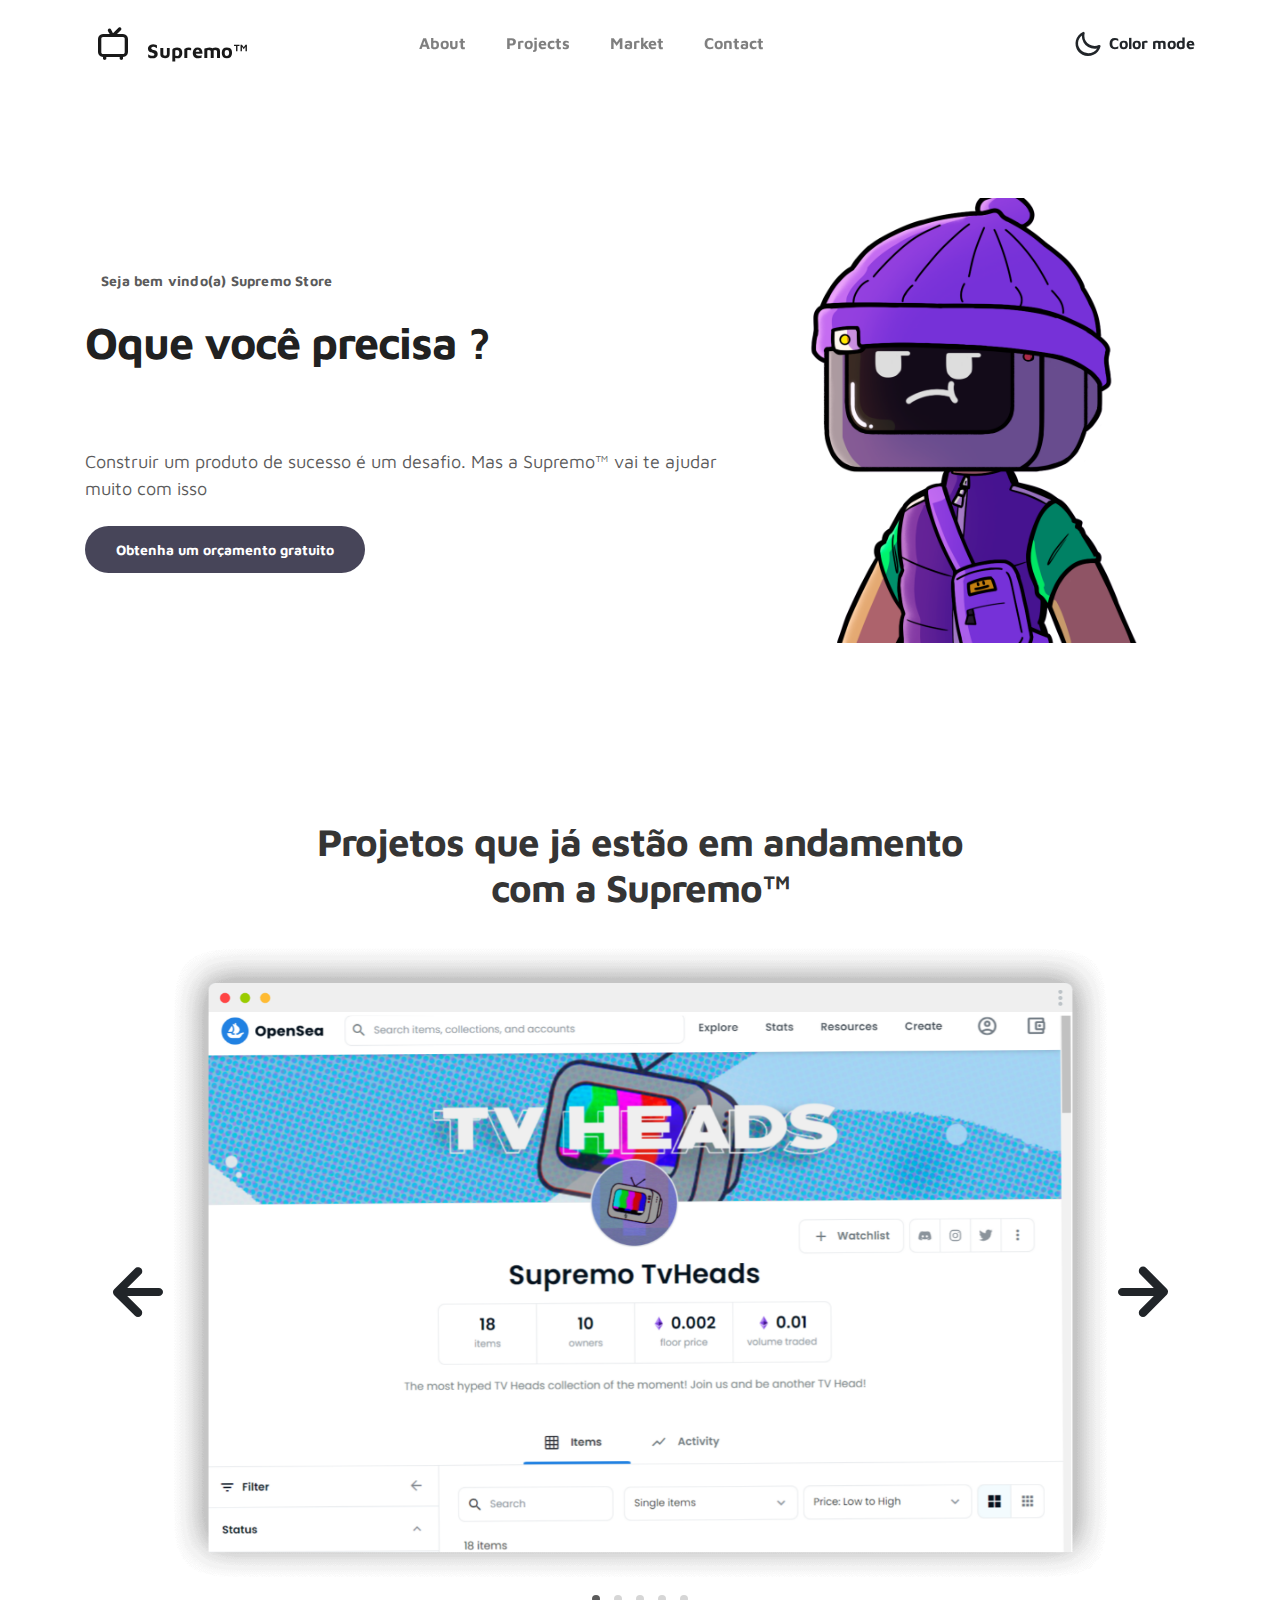
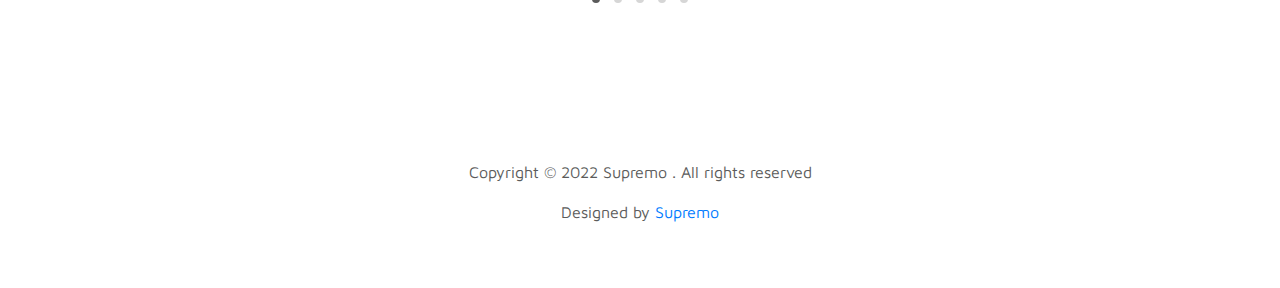
==== commit 8ec629d9: "css edit" ====
--- a/index.html
+++ b/index.html
@@ -16,7 +16,7 @@
     <link rel="stylesheet" href="../assets/css/maicons.css">
     
     <!-- MAIN STYLE -->
-    <link rel="stylesheet" href="css/tooplate-style.css">
+    <link rel="stylesheet" href="css/style.css">
     
 <!--
 
--- a/css/style.css
+++ b/css/style.css
@@ -0,0 +1,2804 @@
+/*
+
+Tooplate 2115 Marvel
+
+https://www.tooplate.com/view/2115-marvel
+
+*/
+
+
+@import url("https://fonts.googleapis.com/css?family=Maven+Pro:400,700");
+body {
+  font-family: "Maven Pro", sans-serif;
+  padding-top: 70px;
+}
+
+.full-screen {
+  padding: 8rem 0;
+}
+
+.small-text {
+  color: #5b5b5b;
+  font-size: 14px;
+  font-weight: bold;
+  padding: 8px 16px;
+  border-radius: 50px;
+  letter-spacing: 0.2px;
+}
+
+/* List */
+.theme-list {
+  position: relative;
+  padding-left: 16px;
+  list-style: none;
+}
+
+.theme-list .list-item {
+  padding-top: 6px;
+  padding-bottom: 6px;
+}
+
+.theme-list .list-item::before {
+  content: '';
+  display: inline-block;
+  margin-right: 8px;
+  width: 20px;
+  height: 20px;
+  background-color: rgba(96, 47, 218, 0.16);
+  background-image: url("data:image/svg+xml,%3Csvg xmlns='http://www.w3.org/2000/svg' width='11.568' height='7.818' viewBox='0 0 11.568 7.818'%3E%3Cpath id='Path_56' data-name='Path 56' d='M573,3671.99l4.2,2.76,5.55-6.25' transform='translate(-572.1 -3667.582)' fill='none' stroke='%23602fda' stroke-linecap='round' stroke-linejoin='round' stroke-width='1.3'/%3E%3C/svg%3E");
+  background-repeat: no-repeat;
+  background-position: center center;
+  border-radius: 50%;
+  transform: translateY(4px);
+}
+
+/* Input */
+.form-control {
+  padding-top: 10px;
+  padding-bottom: 10px;
+  height: unset;
+}
+
+/* Accordion */
+.accordion {
+  position: relative;
+  display: block;
+  width: 100%;
+}
+
+.accordion-item {
+  position: relative;
+  display: -ms-flexbox;
+  display: flex;
+  flex-direction: column;
+  flex-wrap: nowrap;
+}
+
+.accordion-trigger {
+  width: 100%;
+  overflow: hidden;
+}
+
+.accordion-item:first-child .accordion-trigger {
+  border-radius: 4px 4px 0 0;
+}
+
+.accordion-item:last-child .accordion-trigger {
+  border-radius: 0 0 4px 4px;
+}
+
+.accordion-trigger .btn {
+  display: block;
+  width: 100%;
+  margin: 0;
+  padding: 12px 16px;
+  height: unset;
+  text-align: left;
+  background-color: #fff;
+  color: #6b6872;
+  border-radius: 0;
+}
+
+.accordion-trigger .btn:focus {
+  box-shadow: none;
+}
+
+.accordion-item .btn:not(.collapsed) {
+  background-color: var(--primary);
+  color: #fff;
+}
+
+.accordion-trigger .btn::after {
+  content: '';
+  position: absolute;
+  top: 10px;
+  right: 10px;
+  width: 30px;
+  height: 30px;
+  border-radius: 50%;
+  background-color: transparent;
+  background-image: url("data:image/svg+xml,%3Csvg xmlns='http://www.w3.org/2000/svg' viewBox='0 0 24 24'%3E%3Cpath fill='%235F6677' d='M17,9.17a1,1,0,0,0-1.41,0L12,12.71,8.46,9.17a1,1,0,0,0-1.41,0,1,1,0,0,0,0,1.42l4.24,4.24a1,1,0,0,0,1.42,0L17,10.59A1,1,0,0,0,17,9.17Z'/%3E%3C/svg%3E");
+  background-size: 75% 75%;
+  background-repeat: no-repeat;
+  background-position: center center;
+  transition: all .3s ease;
+}
+
+.accordion-item .btn:not(.collapsed)::after {
+  background-image: url("data:image/svg+xml,%3Csvg xmlns='http://www.w3.org/2000/svg' viewBox='0 0 24 24'%3E%3Cpath fill='%23fff' d='M17,9.17a1,1,0,0,0-1.41,0L12,12.71,8.46,9.17a1,1,0,0,0-1.41,0,1,1,0,0,0,0,1.42l4.24,4.24a1,1,0,0,0,1.42,0L17,10.59A1,1,0,0,0,17,9.17Z'/%3E%3C/svg%3E");
+  transform: rotate(-180deg);
+}
+
+.accordion-content {
+  padding: 16px;
+  background-color: #fff;
+}
+
+.accordion-gap .accordion-item:not(:last-child) {
+  margin-bottom: 10px;
+}
+
+.accordion-gap .accordion-item:first-child .accordion-trigger,
+.accordion-gap .accordion-item:last-child .accordion-trigger {
+  border-radius: 0;
+}
+
+.accordion-gap .accordion-trigger .btn {
+  border-radius: 4px;
+}
+
+.page-section {
+  position: relative;
+  padding-top: 100px;
+  padding-bottom: 100px;
+}
+
+.page-section:not(.fg-white) h1,
+.page-section:not(.fg-white) h2,
+.page-section:not(.fg-white) h3 {
+  color: #6b6872;
+}
+
+/* Pricing Table */
+
+.pricing-table {
+  position: relative;
+  display: flex;
+  flex-direction: row;
+  flex-wrap: wrap;
+  justify-content: center;
+}
+
+.pricing-item {
+  display: inline-block;
+  margin: 15px;
+  padding: 60px 20px 80px 20px;
+  background-color: #fff;
+  background-image: url(../img/pricing_pattern_grayscale.svg);
+  background-repeat: no-repeat;
+  background-size: cover;
+  width: 300px;
+  border-radius: 8px;
+  box-shadow: 0 4px 12px rgba(56, 51, 64, 0.185);
+}
+
+.pricing-item .theme-list {
+  padding-left: 0;
+}
+
+.pricing-body {
+  padding-top: 32px;
+  padding-bottom: 32px;
+}
+
+.pricing-item.active {
+  background-image: url(../img/pricing_pattern.svg);
+}
+
+.active .pricing-header h1 {
+  color: #602FDA;
+}
+
+.pricing-item:not(.active) .theme-list .list-item::before {
+  background-color: rgba(95, 90, 104, 0.16);
+  background-image: url("data:image/svg+xml,%3Csvg xmlns='http://www.w3.org/2000/svg' width='11.568' height='7.818' viewBox='0 0 11.568 7.818'%3E%3Cpath id='Path_56' data-name='Path 56' d='M573,3671.99l4.2,2.76,5.55-6.25' transform='translate(-572.1 -3667.582)' fill='none' stroke='%235F5A68' stroke-linecap='round' stroke-linejoin='round' stroke-width='1.3'/%3E%3C/svg%3E");
+}
+
+.btn-switch .btn {
+  background-color: transparent;
+  color: #B2B4BF;
+  border: 2px solid #F0EEF5;
+  font-weight: 500;
+}
+
+.btn-switch .btn.active {
+  background-color: #3D58F3;
+  color: #fff;
+}
+
+.btn-switch .btn:focus,
+.btn-switch .btn.focus {
+  box-shadow: none;
+}
+
+@media (min-width: 992px) {
+  .pricing-table {
+    flex-wrap: nowrap;
+  }
+  .pricing-item.active {
+    transform: translateY(-50px);
+  }
+}
+
+.page-section {
+  position: relative;
+  padding-top: 100px;
+  padding-bottom: 100px;
+}
+
+.page-section:not(.fg-white) h1,
+.page-section:not(.fg-white) h2,
+.page-section:not(.fg-white) h3 {
+  color: #6b6872;
+}
+
+.maps-container {
+  display: block;
+  background-color: #E4E1EB;
+  width: 100%;
+  height: 100%;
+  min-height: 500px;
+}
+
+.maps-container #myMap {
+  height: 100%;
+  min-height: 500px;
+}
+
+/* Carousel */
+
+.stack-carousel .owl-item {
+  padding: 50px 12px;
+  opacity: 0.3;
+  transition: all .3s ease;
+}
+
+.stack-carousel .owl-item.center {
+  transform: scale(1.2);
+  opacity: 1;
+  z-index: 3;
+}
+
+.stack-carousel .item {
+  position: relative;
+  padding: 20px;
+  width: 100%;
+  background-color: #fff;
+  box-shadow: 0 4px 12px rgba(56, 51, 64, 0.15);
+}
+
+
+.maps-container {
+  display: block;
+  background-color: #E4E1EB;
+  width: 100%;
+  height: 100%;
+  min-height: 500px;
+}
+
+.maps-container #myMap {
+  height: 100%;
+  min-height: 500px;
+}
+
+/* Teams */
+.team-item {
+  display: block;
+  text-align: center;
+}
+
+.team-avatar {
+  display: inline-block;
+  width: 75px;
+  height: 75px;
+  border-radius: 50%;
+  overflow: hidden;
+}
+
+.team-avatar img {
+  width: 100%;
+  height: 100%;
+}
+
+.team-name {
+  color: #383340;
+  margin-bottom: 0;
+}
+
+
+
+/* Blog */
+.blog-entry {
+  position: relative;
+  padding: 24px 0;
+  margin-bottom: 8px;
+  border-bottom: 1px solid #ecedf3;
+}
+
+.blog-entry a:not(.btn) {
+  font-weight: 500;
+}
+
+.blog-entry .post-thumbnail {
+  position: relative;
+  display: block;
+  width: 100%;
+  max-height: 300px;
+  overflow: hidden;
+  border-radius: 4px;
+}
+
+.blog-entry .post-thumbnail img {
+  width: auto;
+  max-width: 100%;
+}
+
+.entry-header {
+  position: relative;
+  margin-bottom: 24px;
+}
+
+.entry-header .post-date {
+  position: absolute;
+  left: 24px;
+  bottom: -16px;
+  width: 68px;
+  height: 65px;
+  text-align: center;
+  background: linear-gradient(to bottom right, #3D58F3, #9548F9);
+  color: #fff;
+  border-radius: 4px;
+  box-shadow: 0 2px 6px rgba(95, 90, 104, 0.342);
+}
+
+.entry-header .post-date h3 {
+  margin-bottom: -4px;
+  color: inherit;
+  font-weight: 400;
+}
+
+.entry-header .post-date span {
+  font-size: 12px;
+}
+
+.blog-entry .post-title {
+  display: block;
+  font-size: 24px;
+  margin-bottom: 8px;
+}
+
+.blog-entry .post-title a {
+  color: #5F5A68;
+  font-weight: 500;
+  transition: color .2s ease;
+}
+
+.blog-entry .post-title a:hover {
+  color: #3852e7;
+}
+
+.entry-meta {
+  position: relative;
+  display: block;
+  padding-left: 0;
+  list-style: none;
+}
+
+.meta-item {
+  display: inline-block;
+  margin-right: 12px;
+  font-size: 14px;
+}
+
+.meta-item .icon {
+  display: inline-block;
+  vertical-align: middle;
+  margin-right: 4px;
+  width: 22px;
+  height: 22px;
+  line-height: 22px;
+  text-align: center;
+  font-size: 14px;
+  background: linear-gradient(to bottom right, #3D58F3, #9548F9);
+  color: #fff;
+  border-radius: 50%;
+}
+
+@media (min-width: 992px) {
+  .blog-entry {
+    padding-left: 16px;
+    padding-right: 16px;
+  }
+}
+
+.blog-single-entry {
+  display: block;
+  padding: 24px 16px;
+  border-bottom: 1px solid #E4E1EB;
+}
+
+.blog-single-entry .post-thumbnail {
+  position: relative;
+  display: block;
+  margin-bottom: 24px;
+  width: 100%;
+  height: 100%;
+  overflow: hidden;
+  border-radius: 4px;
+}
+
+.blog-single-entry .post-thumbnail img {
+  width: 100%;
+  height: 100%;
+}
+
+.blog-single-entry .post-title {
+  font-size: 40px;
+}
+
+.blog-single-entry .post-date {
+  font-weight: 500;
+  color: #9b99a1;
+}
+
+/* Shadow */
+.shadow-sm {
+  box-shadow: 0 0.125rem 0.25rem rgba(56, 51, 64, 0.1) !important;
+}
+
+.shadow {
+  box-shadow: 0 0.25rem 0.75rem rgba(56, 51, 64, 0.115) !important;
+}
+
+.shadow-lg {
+  box-shadow: 0 0.75rem 2rem rgba(56, 51, 64, 0.125) !important;
+}
+
+.shadow-none,
+.shadow-hover-none:hover,
+.shadow-focus-none:focus,
+.shadow-active-none:active {
+  box-shadow: none !important;
+}
+
+/* Margin */
+.m-6 {
+  margin: 4rem !important;
+}
+
+.mt-6,
+.my-6 {
+  margin-top: 4rem !important;
+}
+
+.mr-6,
+.mx-6 {
+  margin-right: 4rem !important;
+}
+
+.mb-6,
+.my-6 {
+  margin-bottom: 4rem !important;
+}
+
+.ml-6,
+.mx-6 {
+  margin-left: 4rem !important;
+}
+
+.m-7 {
+  margin: 4.5rem !important;
+}
+
+.mt-7,
+.my-7 {
+  margin-top: 4.5rem !important;
+}
+
+.mr-7,
+.mx-7 {
+  margin-right: 4.5rem !important;
+}
+
+.mb-7,
+.my-7 {
+  margin-bottom: 4.5rem !important;
+}
+
+.ml-7,
+.mx-7 {
+  margin-left: 4.5rem !important;
+}
+
+.m-8 {
+  margin: 5rem !important;
+}
+
+.mt-8,
+.my-8 {
+  margin-top: 5rem !important;
+}
+
+.mr-8,
+.mx-8 {
+  margin-right: 5rem !important;
+}
+
+.mb-8,
+.my-8 {
+  margin-bottom: 5rem !important;
+}
+
+.ml-8,
+.mx-8 {
+  margin-left: 5rem !important;
+}
+
+@media (min-width: 576px) {
+  .m-sm-6 {
+    margin: 4rem !important;
+  }
+
+  .mt-sm-6,
+  .my-sm-6 {
+    margin-top: 4rem !important;
+  }
+
+  .mr-sm-6,
+  .mx-sm-6 {
+    margin-right: 4rem !important;
+  }
+
+  .mb-sm-6,
+  .my-sm-6 {
+    margin-bottom: 4rem !important;
+  }
+
+  .ml-sm-6,
+  .mx-sm-6 {
+    margin-left: 4rem !important;
+  }
+
+  .m-sm-7 {
+    margin: 4.5rem !important;
+  }
+
+  .mt-sm-7,
+  .my-sm-7 {
+    margin-top: 4.5rem !important;
+  }
+
+  .mr-sm-7,
+  .mx-sm-7 {
+    margin-right: 4.5rem !important;
+  }
+
+  .mb-sm-7,
+  .my-sm-7 {
+    margin-bottom: 4.5rem !important;
+  }
+
+  .ml-sm-7,
+  .mx-sm-7 {
+    margin-left: 4.5rem !important;
+  }
+
+  .m-sm-8 {
+    margin: 5rem !important;
+  }
+
+  .mt-sm-8,
+  .my-sm-8 {
+    margin-top: 5rem !important;
+  }
+
+  .mr-sm-8,
+  .mx-sm-8 {
+    margin-right: 5rem !important;
+  }
+
+  .mb-sm-8,
+  .my-sm-8 {
+    margin-bottom: 5rem !important;
+  }
+
+  .ml-sm-8,
+  .mx-sm-8 {
+    margin-left: 5rem !important;
+  }
+}
+
+@media (min-width: 768px) {
+  .m-md-6 {
+    margin: 4rem !important;
+  }
+
+  .mt-md-6,
+  .my-md-6 {
+    margin-top: 4rem !important;
+  }
+
+  .mr-md-6,
+  .mx-md-6 {
+    margin-right: 4rem !important;
+  }
+
+  .mb-md-6,
+  .my-md-6 {
+    margin-bottom: 4rem !important;
+  }
+
+  .ml-md-6,
+  .mx-md-6 {
+    margin-left: 4rem !important;
+  }
+
+  .m-md-7 {
+    margin: 4.5rem !important;
+  }
+
+  .mt-md-7,
+  .my-md-7 {
+    margin-top: 4.5rem !important;
+  }
+
+  .mr-md-7,
+  .mx-md-7 {
+    margin-right: 4.5rem !important;
+  }
+
+  .mb-md-7,
+  .my-md-7 {
+    margin-bottom: 4.5rem !important;
+  }
+
+  .ml-md-7,
+  .mx-md-7 {
+    margin-left: 4.5rem !important;
+  }
+
+  .m-md-8 {
+    margin: 5rem !important;
+  }
+
+  .mt-md-8,
+  .my-md-8 {
+    margin-top: 5rem !important;
+  }
+
+  .mr-md-8,
+  .mx-md-8 {
+    margin-right: 5rem !important;
+  }
+
+  .mb-md-8,
+  .my-md-8 {
+    margin-bottom: 5rem !important;
+  }
+
+  .ml-md-8,
+  .mx-md-8 {
+    margin-left: 5rem !important;
+  }
+}
+
+@media (min-width: 992px) {
+  .m-lg-6 {
+    margin: 4rem !important;
+  }
+
+  .mt-lg-6,
+  .my-lg-6 {
+    margin-top: 4rem !important;
+  }
+
+  .mr-lg-6,
+  .mx-lg-6 {
+    margin-right: 4rem !important;
+  }
+
+  .mb-lg-6,
+  .my-lg-6 {
+    margin-bottom: 4rem !important;
+  }
+
+  .ml-lg-6,
+  .mx-lg-6 {
+    margin-left: 4rem !important;
+  }
+
+  .m-lg-7 {
+    margin: 4.5rem !important;
+  }
+
+  .mt-lg-7,
+  .my-lg-7 {
+    margin-top: 4.5rem !important;
+  }
+
+  .mr-lg-7,
+  .mx-lg-7 {
+    margin-right: 4.5rem !important;
+  }
+
+  .mb-lg-7,
+  .my-lg-7 {
+    margin-bottom: 4.5rem !important;
+  }
+
+  .ml-lg-7,
+  .mx-lg-7 {
+    margin-left: 4.5rem !important;
+  }
+
+  .m-lg-8 {
+    margin: 5rem !important;
+  }
+
+  .mt-lg-8,
+  .my-lg-8 {
+    margin-top: 5rem !important;
+  }
+
+  .mr-lg-8,
+  .mx-lg-8 {
+    margin-right: 5rem !important;
+  }
+
+  .mb-lg-8,
+  .my-lg-8 {
+    margin-bottom: 5rem !important;
+  }
+
+  .ml-lg-8,
+  .mx-lg-8 {
+    margin-left: 5rem !important;
+  }
+}
+
+@media (min-width: 1200px) {
+  .m-xl-6 {
+    margin: 4rem !important;
+  }
+
+  .mt-xl-6,
+  .my-xl-6 {
+    margin-top: 4rem !important;
+  }
+
+  .mr-xl-6,
+  .mx-xl-6 {
+    margin-right: 4rem !important;
+  }
+
+  .mb-xl-6,
+  .my-xl-6 {
+    margin-bottom: 4rem !important;
+  }
+
+  .ml-xl-6,
+  .mx-xl-6 {
+    margin-left: 4rem !important;
+  }
+
+  .m-xl-7 {
+    margin: 4.5rem !important;
+  }
+
+  .mt-xl-7,
+  .my-xl-7 {
+    margin-top: 4.5rem !important;
+  }
+
+  .mr-xl-7,
+  .mx-xl-7 {
+    margin-right: 4.5rem !important;
+  }
+
+  .mb-xl-7,
+  .my-xl-7 {
+    margin-bottom: 4.5rem !important;
+  }
+
+  .ml-xl-7,
+  .mx-xl-7 {
+    margin-left: 4.5rem !important;
+  }
+
+  .m-xl-8 {
+    margin: 5rem !important;
+  }
+
+  .mt-xl-8,
+  .my-xl-8 {
+    margin-top: 5rem !important;
+  }
+
+  .mr-xl-8,
+  .mx-xl-8 {
+    margin-right: 5rem !important;
+  }
+
+  .mb-xl-8,
+  .my-xl-8 {
+    margin-bottom: 5rem !important;
+  }
+
+  .ml-xl-8,
+  .mx-xl-8 {
+    margin-left: 5rem !important;
+  }
+}
+
+/* Padding */
+.p-6 {
+  padding: 4rem !important;
+}
+
+.pt-6,
+.py-6 {
+  padding-top: 4rem !important;
+}
+
+.pr-6,
+.px-6 {
+  padding-right: 4rem !important;
+}
+
+.pb-6,
+.py-6 {
+  padding-bottom: 4rem !important;
+}
+
+.pl-6,
+.px-6 {
+  padding-left: 4rem !important;
+}
+
+.p-7 {
+  padding: 4.5rem !important;
+}
+
+.pt-7,
+.py-7 {
+  padding-top: 4.5rem !important;
+}
+
+.pr-7,
+.px-7 {
+  padding-right: 4.5rem !important;
+}
+
+.pb-7,
+.py-7 {
+  padding-bottom: 4.5rem !important;
+}
+
+.pl-7,
+.px-7 {
+  padding-left: 4.5rem !important;
+}
+
+.p-8 {
+  padding: 5rem !important;
+}
+
+.pt-8,
+.py-8 {
+  padding-top: 5rem !important;
+}
+
+.pr-8,
+.px-8 {
+  padding-right: 5rem !important;
+}
+
+.pb-8,
+.py-8 {
+  padding-bottom: 5rem !important;
+}
+
+.pl-8,
+.px-8 {
+  padding-left: 5rem !important;
+}
+
+@media (min-width: 576px) {
+  .p-sm-6 {
+    padding: 4rem !important;
+  }
+
+  .pt-sm-6,
+  .py-sm-6 {
+    padding-top: 4rem !important;
+  }
+
+  .pr-sm-6,
+  .px-sm-6 {
+    padding-right: 4rem !important;
+  }
+
+  .pb-sm-6,
+  .py-sm-6 {
+    padding-bottom: 4rem !important;
+  }
+
+  .pl-sm-6,
+  .px-sm-6 {
+    padding-left: 4rem !important;
+  }
+
+  .p-sm-7 {
+    padding: 4.5rem !important;
+  }
+
+  .pt-sm-7,
+  .py-sm-7 {
+    padding-top: 4.5rem !important;
+  }
+
+  .pr-sm-7,
+  .px-sm-7 {
+    padding-right: 4.5rem !important;
+  }
+
+  .pb-sm-7,
+  .py-sm-7 {
+    padding-bottom: 4.5rem !important;
+  }
+
+  .pl-sm-7,
+  .px-sm-7 {
+    padding-left: 4.5rem !important;
+  }
+
+  .p-sm-8 {
+    padding: 5rem !important;
+  }
+
+  .pt-sm-8,
+  .py-sm-8 {
+    padding-top: 5rem !important;
+  }
+
+  .pr-sm-8,
+  .px-sm-8 {
+    padding-right: 5rem !important;
+  }
+
+  .pb-sm-8,
+  .py-sm-8 {
+    padding-bottom: 5rem !important;
+  }
+
+  .pl-sm-8,
+  .px-sm-8 {
+    padding-left: 5rem !important;
+  }
+}
+
+@media (min-width: 768px) {
+  .p-md-6 {
+    padding: 4rem !important;
+  }
+
+  .pt-md-6,
+  .py-md-6 {
+    padding-top: 4rem !important;
+  }
+
+  .pr-md-6,
+  .px-md-6 {
+    padding-right: 4rem !important;
+  }
+
+  .pb-md-6,
+  .py-md-6 {
+    padding-bottom: 4rem !important;
+  }
+
+  .pl-md-6,
+  .px-md-6 {
+    padding-left: 4rem !important;
+  }
+
+  .p-md-7 {
+    padding: 4.5rem !important;
+  }
+
+  .pt-md-7,
+  .py-md-7 {
+    padding-top: 4.5rem !important;
+  }
+
+  .pr-md-7,
+  .px-md-7 {
+    padding-right: 4.5rem !important;
+  }
+
+  .pb-md-7,
+  .py-md-7 {
+    padding-bottom: 4.5rem !important;
+  }
+
+  .pl-md-7,
+  .px-md-7 {
+    padding-left: 4.5rem !important;
+  }
+
+  .p-md-8 {
+    padding: 5rem !important;
+  }
+
+  .pt-md-8,
+  .py-md-8 {
+    padding-top: 5rem !important;
+  }
+
+  .pr-md-8,
+  .px-md-8 {
+    padding-right: 5rem !important;
+  }
+
+  .pb-md-8,
+  .py-md-8 {
+    padding-bottom: 5rem !important;
+  }
+
+  .pl-md-8,
+  .px-md-8 {
+    padding-left: 5rem !important;
+  }
+}
+
+@media (min-width: 992px) {
+  .p-lg-6 {
+    padding: 4rem !important;
+  }
+
+  .pt-lg-6,
+  .py-lg-6 {
+    padding-top: 4rem !important;
+  }
+
+  .pr-lg-6,
+  .px-lg-6 {
+    padding-right: 4rem !important;
+  }
+
+  .pb-lg-6,
+  .py-lg-6 {
+    padding-bottom: 4rem !important;
+  }
+
+  .pl-lg-6,
+  .px-lg-6 {
+    padding-left: 4rem !important;
+  }
+
+  .p-lg-7 {
+    padding: 4.5rem !important;
+  }
+
+  .pt-lg-7,
+  .py-lg-7 {
+    padding-top: 4.5rem !important;
+  }
+
+  .pr-lg-7,
+  .px-lg-7 {
+    padding-right: 4.5rem !important;
+  }
+
+  .pb-lg-7,
+  .py-lg-7 {
+    padding-bottom: 4.5rem !important;
+  }
+
+  .pl-lg-7,
+  .px-lg-7 {
+    padding-left: 4.5rem !important;
+  }
+
+  .p-lg-8 {
+    padding: 5rem !important;
+  }
+
+  .pt-lg-8,
+  .py-lg-8 {
+    padding-top: 5rem !important;
+  }
+
+  .pr-lg-8,
+  .px-lg-8 {
+    padding-right: 5rem !important;
+  }
+
+  .pb-lg-8,
+  .py-lg-8 {
+    padding-bottom: 5rem !important;
+  }
+
+  .pl-lg-8,
+  .px-lg-8 {
+    padding-left: 5rem !important;
+  }
+}
+
+@media (min-width: 1200px) {
+  .p-xl-6 {
+    padding: 4rem !important;
+  }
+
+  .pt-xl-6,
+  .py-xl-6 {
+    padding-top: 4rem !important;
+  }
+
+  .pr-xl-6,
+  .px-xl-6 {
+    padding-right: 4rem !important;
+  }
+
+  .pb-xl-6,
+  .py-xl-6 {
+    padding-bottom: 4rem !important;
+  }
+
+  .pl-xl-6,
+  .px-xl-6 {
+    padding-left: 4rem !important;
+  }
+
+  .p-xl-7 {
+    padding: 4.5rem !important;
+  }
+
+  .pt-xl-7,
+  .py-xl-7 {
+    padding-top: 4.5rem !important;
+  }
+
+  .pr-xl-7,
+  .px-xl-7 {
+    padding-right: 4.5rem !important;
+  }
+
+  .pb-xl-7,
+  .py-xl-7 {
+    padding-bottom: 4.5rem !important;
+  }
+
+  .pl-xl-7,
+  .px-xl-7 {
+    padding-left: 4.5rem !important;
+  }
+
+  .p-xl-8 {
+    padding: 5rem !important;
+  }
+
+  .pt-xl-8,
+  .py-xl-8 {
+    padding-top: 5rem !important;
+  }
+
+  .pr-xl-8,
+  .px-xl-8 {
+    padding-right: 5rem !important;
+  }
+
+  .pb-xl-8,
+  .py-xl-8 {
+    padding-bottom: 5rem !important;
+  }
+
+  .pl-xl-8,
+  .px-xl-8 {
+    padding-left: 5rem !important;
+  }
+}
+
+/* Image */
+.bg-image {
+  background-size: cover;
+  background-position: center center;
+  background-repeat: no-repeat;
+}
+
+.bg-image-parallax {
+  background-attachment: fixed;
+}
+
+.bg-image-overlay-dark::before {
+  content: '';
+  position: absolute;
+  top: 0;
+  left: 0;
+  width: 100%;
+  height: 100%;
+  background-color: rgba(56, 51, 64, 0.6);
+}
+
+.img-place {
+  position: relative;
+  display: flex;
+  justify-content: center;
+  align-items: center;
+  margin: 0 auto;
+  width: 100%;
+  height: 100%;
+  text-align: center;
+  overflow: hidden;
+}
+
+.img-place > img {
+  width: 100%;
+  height: 100%;
+}
+
+.img-place.w-auto > img {
+  width: auto;
+  max-width: 100%;
+}
+
+.img-place.h-auto > img {
+  height: auto;
+  max-height: 100%;
+}
+
+.img-place.custom-size > img {
+  width: unset;
+  height: unset;
+}
+
+.embed-video {
+  width: 460px;
+  max-width: 100%;
+  height: 320px;
+}
+
+.iconic-sm {
+  display: inline-block;
+  margin: 0;
+  padding: 0;
+  width: 50px;
+  height: 50px;
+  overflow: hidden;
+  text-align: center;
+}
+
+.iconic-sm.iconic-text {
+  line-height: 50px;
+  border-radius: 50%;
+}
+
+.iconic-sm.iconic-text>span {
+  font-size: 24px;
+  line-height: inherit;
+}
+
+.iconic-md {
+  display: inline-block;
+  margin: 0;
+  padding: 0;
+  width: 70px;
+  height: 70px;
+  overflow: hidden;
+  text-align: center;
+}
+
+.iconic-md.iconic-text {
+  line-height: 70px;
+  border-radius: 50%;
+}
+
+.iconic-md.iconic-text>span {
+  font-size: 32px;
+  line-height: inherit;
+}
+
+.iconic-lg {
+  display: inline-block;
+  margin: 0;
+  padding: 0;
+  width: 100px;
+  height: 100px;
+  overflow: hidden;
+  text-align: center;
+}
+
+.iconic-lg.iconic-text {
+  line-height: 100px;
+  border-radius: 50%;
+}
+
+.iconic-lg.iconic-text>span {
+  font-size: 48px;
+  line-height: inherit;
+}
+
+.iconic-sm img,
+.iconic-md img,
+.iconic-lg img {
+  width: 100%;
+  height: 100%;
+}
+
+.iconic-list {
+  position: relative;
+  list-style: none;
+  padding-left: 0;
+}
+
+.iconic-item {
+  display: flex;
+  flex-direction: row;
+  flex-wrap: no-wrap;
+  padding: 12px 0;
+}
+
+.iconic-item .iconic-content {
+  margin-left: 12px;
+  flex-basis: calc(100% - 100px);
+}
+
+/* List */
+.theme-list {
+  position: relative;
+  padding-left: 16px;
+  list-style: none;
+}
+
+.theme-list .list-item {
+  padding-top: 6px;
+  padding-bottom: 6px;
+}
+
+.theme-list .list-item::before {
+  content: '';
+  display: inline-block;
+  margin-right: 8px;
+  width: 20px;
+  height: 20px;
+  background-color: rgba(96, 47, 218, 0.16);
+  background-image: url("data:image/svg+xml,%3Csvg xmlns='http://www.w3.org/2000/svg' width='11.568' height='7.818' viewBox='0 0 11.568 7.818'%3E%3Cpath id='Path_56' data-name='Path 56' d='M573,3671.99l4.2,2.76,5.55-6.25' transform='translate(-572.1 -3667.582)' fill='none' stroke='%23602fda' stroke-linecap='round' stroke-linejoin='round' stroke-width='1.3'/%3E%3C/svg%3E");
+  background-repeat: no-repeat;
+  background-position: center center;
+  border-radius: 50%;
+  transform: translateY(4px);
+}
+
+/* Widget */
+.widget-wrap {
+  position: relative;
+  display: block;
+  padding: 20px;
+  margin-top: 24px;
+  margin-bottom: 24px;
+  background-color: #fff;
+  border-radius: 8px;
+  border: 1px solid #f5f4fa;
+  border-bottom: 3px solid #7b50e6;
+  box-shadow: 0 2px 3px rgba(51, 47, 58, 0.15);
+  z-index: 3;
+}
+
+.widget-title {
+  margin-bottom: 16px;
+}
+
+.search-form .form-group {
+  position: relative;
+}
+
+.search-form .icon {
+  position: absolute;
+  top: 15px;
+  right: 15px;
+}
+
+
+.categories {
+  position: relative;
+  display: block;
+  list-style: none;
+  padding-left: 24px;
+}
+
+.categories li {
+  position: relative;
+  display: block;
+  margin: 6px auto;
+}
+
+.categories li::before {
+  content: '';
+  position: absolute;
+  top: 10px;
+  left: -21px;
+  width: 6px;
+  height: 6px;
+  border-radius: 50%;
+  background-color: #fff;
+  box-shadow: 0 0 0 3px #526bf5;
+}
+
+.categories li:not(:last-child)::after {
+  content: '';
+  position: absolute;
+  top: 15px;
+  left: -19px;
+  width: 1px;
+  height: 100%;
+  background-color: #cac7cf;
+  z-index: -2;
+}
+
+.categories li a {
+  font-weight: 500;
+  color: #526bf5;
+}
+
+.categories li span {
+  float: right;
+}
+
+.blog-widget {
+  display: -ms-flexbox;
+  display: flex;
+  flex-direction: row;
+  padding: 16px 0 16px 0;
+  margin-bottom: 16px;
+  border-bottom: 1px solid #E4E1EB;
+}
+
+.blog-widget .blog-img {
+  flex: 1 0 auto;
+  margin-right: 12px;
+  width: 100px;
+  height: 80px;
+  overflow: hidden;
+}
+
+.blog-widget .blog-img img {
+  width: 100%;
+  height: 100%;
+}
+
+.blog-title {
+  font-size: 16px;
+  font-weight: 500;
+  line-height: normal;
+}
+
+.blog-widget .meta {
+  font-size: 12px;
+  font-weight: 500;
+}
+
+.blog-widget .meta a {
+  display: inline-block;
+  margin-right: 8px;
+  color: #9b99a1;
+}
+
+
+.tag-clouds {
+  position: relative;
+  display: block;
+}
+
+.tag-cloud-link {
+  display: inline-block;
+  padding: 4px 12px;
+  margin: 3px auto;
+  color: #797585;
+  font-size: 14px;
+  font-weight: 500;
+  border: 1px solid #E4E1EB;
+  border-radius: 4px;
+  box-shadow: 0 1px 1px rgba(51, 47, 58, 0.15);
+}
+
+.tag-cloud-link:hover {
+  text-decoration: none;
+}
+
+/* Comments */
+.comment-area {
+  display: block;
+  padding: 20px 16px;
+  overflow: hidden;
+}
+
+.comment-list {
+  padding: 0;
+  margin: 0;
+}
+
+.comment-list .children {
+  padding: 20px 0 0 0;
+  margin: 0;
+  float: left;
+  width: 100%;
+}
+
+.comment-list .children .comment:last-child {
+  margin-bottom: 0;
+}
+
+.comment-list li {
+  padding: 0;
+  margin: 0 0 30px 0;
+  float: left;
+  width: 100%;
+  clear: both;
+  list-style: none;
+}
+
+.comment-list li .vcard {
+  width: 60px;
+  float: left;
+}
+
+.comment-list li .vcard img {
+  width: 100%;
+  height: 100%;
+  border-radius: 50%;
+}
+
+.comment-list li .comment-body {
+  float: right;
+  width: calc(100% - 80px);
+}
+
+.comment-list li .comment-body h3 {
+  font-size: 21px;
+  margin-top: 6px;
+  margin-bottom: 4px;
+}
+
+.comment-list li .comment-body .meta {
+  text-transform: uppercase;
+  font-size: 12px;
+  letter-spacing: .1em;
+  margin-bottom: 16px;
+  color: #ADA8B4;
+}
+
+.comment-list li .comment-body .reply {
+  padding: 8px 16px;
+  background: #eaebf0;
+  color: #5D5856;
+  font-size: 14px;
+  font-weight: 500;
+  border-radius: 40px;
+  transition: all .3s ease;
+}
+
+.comment-list li .comment-body .reply:hover {
+  background: #dbdde4;
+  color: #212529;
+  text-decoration: none;
+}
+
+@media (min-width: 576px) {
+  .comment-list .children {
+    padding: 20px 0 0 40px;
+  }
+}
+
+
+/* Buttons */
+.btn {
+  padding: 10px 24px;
+  border-width: 2px;
+}
+
+.btn-primary {
+  color: #ffffff;
+  background-color: #3D58F3;
+  border-color: transparent !important;
+}
+
+.btn-primary:hover {
+  color: #ffffff;
+  background-color: #1737f1;
+  box-shadow: 0 4px 12px rgba(61, 88, 243, 0.3);
+}
+
+.btn-primary:focus {
+  color: #ffffff;
+  background-color: #1737f1;
+  box-shadow: none;
+}
+
+.btn-primary.disabled,
+.btn-primary:disabled {
+  color: #ffffff;
+  background-color: #556df4;
+}
+
+.btn-primary:not(:disabled):not(.disabled):active,
+.btn-primary:not(:disabled):not(.disabled).active,
+.show>.btn-primary.dropdown-toggle {
+  color: #ffffff;
+  background-color: #3D58F3;
+  box-shadow: none;
+}
+
+.btn-primary:not(:disabled):not(.disabled):active:focus,
+.btn-primary:not(:disabled):not(.disabled).active:focus,
+.show>.btn-primary.dropdown-toggle:focus {
+  box-shadow: none;
+}
+
+.btn-secondary {
+  color: #ffffff;
+  background-color: #A52EFF;
+  border-color: transparent !important;
+}
+
+.btn-secondary:hover {
+  color: #ffffff;
+  background-color: #9305ff;
+  box-shadow: 0 4px 12px rgba(165, 46, 255, 0.3);
+}
+
+.btn-secondary:focus {
+  color: #ffffff;
+  background-color: #9305ff;
+  box-shadow: none;
+}
+
+.btn-secondary.disabled,
+.btn-secondary:disabled {
+  color: #ffffff;
+  background-color: #b048ff;
+}
+
+.btn-secondary:not(:disabled):not(.disabled):active,
+.btn-secondary:not(:disabled):not(.disabled).active,
+.show>.btn-secondary.dropdown-toggle {
+  color: #ffffff;
+  background-color: #A52EFF;
+  box-shadow: none;
+}
+
+.btn-secondary:not(:disabled):not(.disabled):active:focus,
+.btn-secondary:not(:disabled):not(.disabled).active:focus,
+.show>.btn-secondary.dropdown-toggle:focus {
+  box-shadow: none;
+}
+
+.btn-success {
+  color: #ffffff;
+  background-color: #0ABF9E;
+  border-color: transparent !important;
+}
+
+.btn-success:hover {
+  color: #ffffff;
+  background-color: #08987e;
+  box-shadow: 0 4px 12px rgba(10, 191, 158, 0.3);
+}
+
+.btn-success:focus {
+  color: #ffffff;
+  background-color: #08987e;
+  box-shadow: none;
+}
+
+.btn-success.disabled,
+.btn-success:disabled {
+  color: #ffffff;
+  background-color: #0bd7b2;
+}
+
+.btn-success:not(:disabled):not(.disabled):active,
+.btn-success:not(:disabled):not(.disabled).active,
+.show>.btn-success.dropdown-toggle {
+  color: #ffffff;
+  background-color: #0ABF9E;
+  box-shadow: none;
+}
+
+.btn-success:not(:disabled):not(.disabled):active:focus,
+.btn-success:not(:disabled):not(.disabled).active:focus,
+.show>.btn-success.dropdown-toggle:focus {
+  box-shadow: none;
+}
+
+.btn-warning {
+  color: #ffffff;
+  background-color: #E89E09;
+  border-color: transparent !important;
+}
+
+.btn-warning:hover {
+  color: #ffffff;
+  background-color: #c18307;
+  box-shadow: 0 4px 12px rgba(232, 158, 9, 0.3);
+}
+
+.btn-warning:focus {
+  color: #ffffff;
+  background-color: #c18307;
+  box-shadow: none;
+}
+
+.btn-warning.disabled,
+.btn-warning:disabled {
+  color: #ffffff;
+  background-color: #f6ab15;
+}
+
+.btn-warning:not(:disabled):not(.disabled):active,
+.btn-warning:not(:disabled):not(.disabled).active,
+.show>.btn-warning.dropdown-toggle {
+  color: #ffffff;
+  background-color: #E89E09;
+  box-shadow: none;
+}
+
+.btn-warning:not(:disabled):not(.disabled):active:focus,
+.btn-warning:not(:disabled):not(.disabled).active:focus,
+.show>.btn-warning.dropdown-toggle:focus {
+  box-shadow: none;
+}
+
+.btn-info {
+  color: #ffffff;
+  background-color: #4699F8;
+  border-color: transparent !important;
+}
+
+.btn-info:hover {
+  color: #ffffff;
+  background-color: #1f83f7;
+  box-shadow: 0 4px 12px rgba(70, 153, 248, 0.3);
+}
+
+.btn-info:focus {
+  color: #ffffff;
+  background-color: #1f83f7;
+  box-shadow: none;
+}
+
+.btn-info.disabled,
+.btn-info:disabled {
+  color: #ffffff;
+  background-color: #5fa7f9;
+}
+
+.btn-info:not(:disabled):not(.disabled):active,
+.btn-info:not(:disabled):not(.disabled).active,
+.show>.btn-info.dropdown-toggle {
+  color: #ffffff;
+  background-color: #4699F8;
+  box-shadow: none;
+}
+
+.btn-info:not(:disabled):not(.disabled):active:focus,
+.btn-info:not(:disabled):not(.disabled).active:focus,
+.show>.btn-info.dropdown-toggle:focus {
+  box-shadow: none;
+}
+
+.btn-danger {
+  color: #ffffff;
+  background-color: #F13057;
+  border-color: transparent !important;
+}
+
+.btn-danger:hover {
+  color: #ffffff;
+  background-color: #e8103c;
+  box-shadow: 0 4px 12px rgba(241, 48, 87, 0.3);
+}
+
+.btn-danger:focus {
+  color: #ffffff;
+  background-color: #e8103c;
+  box-shadow: none;
+}
+
+.btn-danger.disabled,
+.btn-danger:disabled {
+  color: #ffffff;
+  background-color: #f3486a;
+}
+
+.btn-danger:not(:disabled):not(.disabled):active,
+.btn-danger:not(:disabled):not(.disabled).active,
+.show>.btn-danger.dropdown-toggle {
+  color: #ffffff;
+  background-color: #F13057;
+  box-shadow: none;
+}
+
+.btn-danger:not(:disabled):not(.disabled):active:focus,
+.btn-danger:not(:disabled):not(.disabled).active:focus,
+.show>.btn-danger.dropdown-toggle:focus {
+  box-shadow: none;
+}
+
+.btn-dark {
+  color: #ffffff;
+  background-color: #383340;
+  border-color: transparent !important;
+}
+
+.btn-dark:hover {
+  color: #ffffff;
+  background-color: #242129;
+  box-shadow: 0 4px 12px rgba(56, 51, 64, 0.3);
+}
+
+.btn-dark:focus {
+  color: #ffffff;
+  background-color: #242129;
+  box-shadow: none;
+}
+
+.btn-dark.disabled,
+.btn-dark:disabled {
+  color: #ffffff;
+  background-color: #443e4e;
+}
+
+.btn-dark:not(:disabled):not(.disabled):active,
+.btn-dark:not(:disabled):not(.disabled).active,
+.show>.btn-dark.dropdown-toggle {
+  color: #ffffff;
+  background-color: #383340;
+  box-shadow: none;
+}
+
+.btn-dark:not(:disabled):not(.disabled):active:focus,
+.btn-dark:not(:disabled):not(.disabled).active:focus,
+.show>.btn-dark.dropdown-toggle:focus {
+  box-shadow: none;
+}
+
+.btn-light {
+  color: #5F5A68;
+  background-color: #F0EEF5;
+  border-color: transparent !important;
+}
+
+.btn-light:hover {
+  color: #5F5A68;
+  background-color: #d9d4e6;
+  box-shadow: 0 4px 12px rgba(240, 238, 245, 0.3);
+}
+
+.btn-light:focus {
+  color: #5F5A68;
+  background-color: #d9d4e6;
+  box-shadow: none;
+}
+
+.btn-light.disabled,
+.btn-light:disabled {
+  color: #5F5A68;
+  background-color: #fefefe;
+}
+
+.btn-light:not(:disabled):not(.disabled):active,
+.btn-light:not(:disabled):not(.disabled).active,
+.show>.btn-light.dropdown-toggle {
+  color: #5F5A68;
+  background-color: #F0EEF5;
+  box-shadow: none;
+}
+
+.btn-light:not(:disabled):not(.disabled):active:focus,
+.btn-light:not(:disabled):not(.disabled).active:focus,
+.show>.btn-light.dropdown-toggle:focus {
+  box-shadow: none;
+}
+
+
+[class*="btn-outline-"] {
+  border-width: 2px;
+  font-weight: 500;
+}
+
+.btn-outline-primary {
+  color: var(--primary);
+  border-color: var(--primary);
+}
+
+.btn-outline-primary:hover {
+  color: #fff;
+  background-color: var(--primary);
+  border-color: var(--primary);
+  box-shadow: 0 4px 12px rgba(61, 88, 243, 0.3);
+}
+
+.btn-outline-primary:focus, .btn-outline-primary.focus {
+  box-shadow: none;
+}
+
+.btn-outline-primary.disabled, .btn-outline-primary:disabled {
+  color: var(--primary);
+  background-color: transparent;
+}
+
+.btn-outline-primary:not(:disabled):not(.disabled):active, .btn-outline-primary:not(:disabled):not(.disabled).active,
+.show > .btn-outline-primary.dropdown-toggle {
+  color: #fff;
+  background-color: var(--primary);
+  border-color: var(--primary);
+}
+
+.btn-outline-primary:not(:disabled):not(.disabled):active:focus, .btn-outline-primary:not(:disabled):not(.disabled).active:focus,
+.show > .btn-outline-primary.dropdown-toggle:focus {
+  box-shadow: none;
+}
+
+.btn-outline-secondary {
+  color: #A52EFF;
+  border-color: #A52EFF;
+}
+
+.btn-outline-secondary:hover {
+  color: #fff;
+  background-color: #A52EFF;
+  border-color: #A52EFF;
+  box-shadow: 0 4px 12px rgba(164, 46, 255, 0.3);
+}
+
+.btn-outline-secondary:focus, .btn-outline-secondary.focus {
+  box-shadow: none;
+}
+
+.btn-outline-secondary.disabled, .btn-outline-secondary:disabled {
+  color: #A52EFF;
+  background-color: transparent;
+}
+
+.btn-outline-secondary:not(:disabled):not(.disabled):active, .btn-outline-secondary:not(:disabled):not(.disabled).active,
+.show > .btn-outline-secondary.dropdown-toggle {
+  color: #fff;
+  background-color: #A52EFF;
+  border-color: #A52EFF;
+}
+
+.btn-outline-secondary:not(:disabled):not(.disabled):active:focus, .btn-outline-secondary:not(:disabled):not(.disabled).active:focus,
+.show > .btn-outline-secondary.dropdown-toggle:focus {
+  box-shadow: none;
+}
+
+.btn-outline-success {
+  color: var(--success);
+  border-color: var(--success);
+}
+
+.btn-outline-success:hover {
+  color: #fff;
+  background-color: var(--success);
+  border-color: var(--success);
+  box-shadow: 0 4px 12px rgba(10, 191, 158, 0.3);
+}
+
+.btn-outline-success:focus, .btn-outline-success.focus {
+  box-shadow: none;
+}
+
+.btn-outline-success.disabled, .btn-outline-success:disabled {
+  color: var(--success);
+  background-color: transparent;
+}
+
+.btn-outline-success:not(:disabled):not(.disabled):active, .btn-outline-success:not(:disabled):not(.disabled).active,
+.show > .btn-outline-success.dropdown-toggle {
+  color: #fff;
+  background-color: var(--success);
+  border-color: var(--success);
+}
+
+.btn-outline-success:not(:disabled):not(.disabled):active:focus, .btn-outline-success:not(:disabled):not(.disabled).active:focus,
+.show > .btn-outline-success.dropdown-toggle:focus {
+  box-shadow: none;
+}
+
+.btn-outline-warning {
+  color: var(--warning);
+  border-color: var(--warning);
+}
+
+.btn-outline-warning:hover {
+  color: #fff;
+  background-color: var(--warning);
+  border-color: var(--warning);
+  box-shadow: 0 4px 12px rgba(232, 158, 9, 0.3);
+}
+
+.btn-outline-warning:focus, .btn-outline-warning.focus {
+  box-shadow: none;
+}
+
+.btn-outline-warning.disabled, .btn-outline-warning:disabled {
+  color: var(--warning);
+  background-color: transparent;
+}
+
+.btn-outline-warning:not(:disabled):not(.disabled):active, .btn-outline-warning:not(:disabled):not(.disabled).active,
+.show > .btn-outline-warning.dropdown-toggle {
+  color: #fff;
+  background-color: var(--warning);
+  border-color: var(--warning);
+}
+
+.btn-outline-warning:not(:disabled):not(.disabled):active:focus, .btn-outline-warning:not(:disabled):not(.disabled).active:focus,
+.show > .btn-outline-warning.dropdown-toggle:focus {
+  box-shadow: none;
+}
+
+.btn-outline-info {
+  color: var(--info);
+  border-color: var(--info);
+}
+
+.btn-outline-info:hover {
+  color: #fff;
+  background-color: var(--info);
+  border-color: var(--info);
+  box-shadow: 0 4px 12px rgba(70, 153, 248, 0.3);
+}
+
+.btn-outline-info:focus, .btn-outline-info.focus {
+  box-shadow: none;
+}
+
+.btn-outline-info.disabled, .btn-outline-info:disabled {
+  color: var(--info);
+  background-color: transparent;
+}
+
+.btn-outline-info:not(:disabled):not(.disabled):active, .btn-outline-info:not(:disabled):not(.disabled).active,
+.show > .btn-outline-info.dropdown-toggle {
+  color: #fff;
+  background-color: var(--info);
+  border-color: var(--info);
+}
+
+.btn-outline-info:not(:disabled):not(.disabled):active:focus, .btn-outline-info:not(:disabled):not(.disabled).active:focus,
+.show > .btn-outline-info.dropdown-toggle:focus {
+  box-shadow: none;
+}
+
+.btn-outline-danger {
+  color: var(--danger);
+  border-color: var(--danger);
+}
+
+.btn-outline-danger:hover {
+  color: #fff;
+  background-color: var(--danger);
+  border-color: var(--danger);
+  box-shadow: 0 4px 12px rgba(241, 48, 87, 0.3);
+}
+
+.btn-outline-danger:focus, .btn-outline-danger.focus {
+  box-shadow: none;
+}
+
+.btn-outline-danger.disabled, .btn-outline-danger:disabled {
+  color: var(--danger);
+  background-color: transparent;
+}
+
+.btn-outline-danger:not(:disabled):not(.disabled):active, .btn-outline-danger:not(:disabled):not(.disabled).active,
+.show > .btn-outline-danger.dropdown-toggle {
+  color: #fff;
+  background-color: var(--danger);
+  border-color: var(--danger);
+}
+
+.btn-outline-danger:not(:disabled):not(.disabled):active:focus, .btn-outline-danger:not(:disabled):not(.disabled).active:focus,
+.show > .btn-outline-danger.dropdown-toggle:focus {
+  box-shadow: none;
+}
+
+.btn-outline-dark {
+  color: #383340;
+  border-color: #383340;
+}
+
+.btn-outline-dark:hover {
+  color: #fff;
+  background-color: #383340;
+  border-color: #383340;
+  box-shadow: 0 4px 12px rgba(57, 52, 65, 0.3);
+}
+
+.btn-outline-dark:focus, .btn-outline-dark.focus {
+  box-shadow: none;
+}
+
+.btn-outline-dark.disabled, .btn-outline-dark:disabled {
+  color: #383340;
+  background-color: transparent;
+}
+
+.btn-outline-dark:not(:disabled):not(.disabled):active, .btn-outline-dark:not(:disabled):not(.disabled).active,
+.show > .btn-outline-dark.dropdown-toggle {
+  color: #fff;
+  background-color: #383340;
+  border-color: #383340;
+}
+
+.btn-outline-dark:not(:disabled):not(.disabled):active:focus, .btn-outline-dark:not(:disabled):not(.disabled).active:focus,
+.show > .btn-outline-dark.dropdown-toggle:focus {
+  box-shadow: none;
+}
+
+.btn-outline-light {
+  color: #F0EEF5;
+  border-color: #F0EEF5;
+}
+
+.btn-outline-light:hover {
+  color: #5F5A68;
+  background-color: #F0EEF5;
+  border-color: #F0EEF5;
+  box-shadow: 0 4px 12px rgba(240, 238, 245, 0.3);
+}
+
+.btn-outline-light:focus, .btn-outline-light.focus {
+  box-shadow: none;
+}
+
+.btn-outline-light.disabled, .btn-outline-light:disabled {
+  color: #5F5A68;
+  background-color: transparent;
+}
+
+.btn-outline-light:not(:disabled):not(.disabled):active, .btn-outline-light:not(:disabled):not(.disabled).active,
+.show > .btn-outline-light.dropdown-toggle {
+  color: #5F5A68;
+  background-color: #F0EEF5;
+  border-color: #F0EEF5;
+}
+
+.btn-outline-light:not(:disabled):not(.disabled):active:focus, .btn-outline-light:not(:disabled):not(.disabled).active:focus,
+.show > .btn-outline-light.dropdown-toggle:focus {
+  box-shadow: none;
+}
+
+
+
+
+.btn-gradient {
+  color: #fff;
+  background: linear-gradient(45deg, var(--primary), #9548F9);
+  border: none;
+}
+
+.btn-gradient:hover {
+  color: #fff;
+  background: linear-gradient(45deg, var(--primary), #9548F9);
+  box-shadow: 0 4px 12px rgba(56, 51, 64, 0.3);
+}
+
+.btn-gradient:focus, .btn-gradient.focus {
+  color: #fff;
+  background: linear-gradient(45deg, var(--primary), #9548F9);
+  box-shadow: none;
+}
+
+.btn-gradient.disabled, .btn-gradient:disabled {
+  color: #fff;
+  background: linear-gradient(45deg, var(--primary), #9548F9);
+}
+
+
+.btn-split-icon {
+  padding-top: 6px;
+  padding-bottom: 6px;
+  padding-left: 6px;
+}
+
+.btn-split-icon .icon {
+  display: inline-block;
+  margin-right: 12px;
+  width: 40px;
+  height: 40px;
+  border-radius: 50%;
+  line-height: 40px;
+  background-color: rgba(255, 255, 255, 0.2);
+}
+
+.btn-fab {
+  padding: 0;
+  width: 45px;
+  height: 45px;
+  border-radius: 50%;
+  line-height: 45px;
+  text-align: center;
+  font-size: 16px;
+}
+
+.btn-fab.btn-sm {
+  padding: 0;
+  width: 30px;
+  height: 30px;
+  line-height: 30px;
+  font-size: 12px;
+}
+
+.btn-fab.btn-lg {
+  padding: 0;
+  width: 60px;
+  height: 60px;
+  line-height: 60px;
+  font-size: 21px;
+}
+
+.btn-group.rounded-pill > .btn {
+  border-radius: 50rem;
+}
+
+.btn-group.rounded-pill > .btn:not(:first-child) {
+  border-top-left-radius: 0;
+  border-bottom-left-radius: 0;
+}
+
+
+
+ul {
+  margin: 0;
+  padding: 0;
+}
+ul li {
+  list-style: none;
+}
+
+a {
+  font-weight: normal;
+  text-decoration: none !important;
+  transition: all 0.4s ease;
+}
+a:hover {
+  color: #ffc200 !important;
+}
+
+.navbar-brand .uil {
+  font-size: 40px;
+}
+
+p {
+  font-size: 18px;
+  font-weight: 300;
+  line-height: 1.5;
+  color: #5b5b5b;
+}
+
+h1, h2, h3, h4, h5, h6 {
+  font-weight: bold;
+  letter-spacing: -1px;
+}
+
+h1 {
+  color: #212121;
+  font-size: 2.8em;
+  margin: 24px 0;
+}
+
+h2 {
+  color: #353535;
+  font-size: 2.4em;
+  font-weight: bold;
+}
+
+h3 {
+  color: #484848;
+}
+
+h3,
+b, strong {
+  font-weight: bold;
+}
+
+.custom-btn {
+  background: #eee;
+  color: #5b5b5b;
+  font-weight: bold;
+  border-radius: 50px;
+  padding: 13px 29px;
+  font-size: 14px;
+  line-height: normal;
+  overflow: hidden;
+  transition: all 0.4s ease;
+}
+.custom-btn:hover {
+  color: #ffc200;
+}
+.custom-btn.custom-btn-bg {
+  background: #474559;
+  color: #ffffff;
+}
+.custom-btn.custom-btn-bg:hover {
+  background: #ffc200;
+  color: #ffffff !important;
+}
+
+.animated {
+  position: relative;
+}
+
+.animated-info {
+  display: inline-block;
+  vertical-align: top;
+  margin-top: 5px;
+  min-width: 260px;
+  position: relative;
+}
+
+.animated-item {
+  color: #ffc200;
+}
+
+.animated-item {
+  font-size: 38px;
+  line-height: inherit;
+  display: block;
+  opacity: 0;
+  overflow: hidden;
+  position: absolute;
+  top: 0;
+  right: 0;
+  left: 0;
+  animation: BottomTotop 6s linear infinite 0s;
+}
+.animated-item:nth-child(2n+2) {
+  animation-delay: 2s;
+}
+.animated-item:nth-child(3n+3) {
+  animation-delay: 4s;
+}
+
+@keyframes BottomTotop {
+  0% {
+    opacity: 0;
+  }
+  5% {
+    opacity: 0;
+    transform: translateY(5px);
+  }
+  10% {
+    opacity: 1;
+    transform: translateY(0px);
+  }
+  25% {
+    opacity: 1;
+    transform: translateY(0px);
+  }
+  30% {
+    opacity: 0;
+    transform: translateY(5px);
+  }
+  80% {
+    opacity: 0;
+  }
+  100% {
+    opacity: 0;
+  }
+}
+.navbar {
+  position: fixed;
+  top: 0;
+  right: 0;
+  left: 0;
+  z-index: 999999;
+  will-change: transform;
+  transition: transform 200ms linear;
+}
+.navbar[class*="-unpinned"] {
+  transform: translate(0, -150%);
+}
+.navbar[class*="-pinned"] {
+  transform: translate(0, 0);
+}
+.navbar[class*="headroom--not-top"] {
+  background: #ffffff;
+  border-bottom: 1px solid #f0f0f0;
+  padding-top: 0;
+  padding-bottom: 0;
+}
+
+.navbar-brand {
+  font-weight: bold;
+}
+
+.navbar-expand-sm .navbar-nav .nav-link {
+  padding: 0 20px;
+}
+
+.nav-link {
+  font-weight: bold;
+  font-size: 16px;
+  overflow: hidden;
+}
+.nav-link span {
+  position: relative;
+  display: inline-block;
+  transition: transform 0.3s;
+}
+.nav-link span:before {
+  position: absolute;
+  top: 100%;
+  content: attr(data-hover);
+  transform: translate3d(0, 0, 0);
+}
+
+.navbar-light .navbar-nav .nav-link:focus,
+.navbar-light .navbar-nav .nav-link:hover {
+  color: #ffc200;
+  font-weight: bold;
+}
+.navbar-light .navbar-nav .nav-link:focus span,
+.navbar-light .navbar-nav .nav-link:hover span {
+  transform: translateY(-100%);
+}
+
+.navbar-light .navbar-toggler-icon {
+  background: none;
+}
+
+.navbar-toggler {
+  border: 0;
+  padding: 0;
+  width: 32px;
+  height: 32px;
+  line-height: 32px;
+  outline: none;
+  cursor: pointer;
+  margin-right: 10px;
+}
+.navbar-toggler:focus {
+  outline: none;
+}
+.navbar-toggler[aria-expanded="true"] .navbar-toggler-icon:first-child {
+  transform: rotate(45deg);
+  top: 6px;
+}
+.navbar-toggler[aria-expanded="true"] .navbar-toggler-icon:nth-child(2) {
+  display: none;
+}
+.navbar-toggler[aria-expanded="true"] .navbar-toggler-icon:last-child {
+  transform: rotate(-45deg);
+  bottom: 1px;
+}
+.navbar-toggler .navbar-toggler-icon {
+  background: #212121;
+  display: block;
+  width: 100%;
+  height: 2px;
+  margin: 5px 0;
+  transition: all 0.4s ease;
+  position: relative;
+}
+
+.copyright-text {
+  font-size: 16px;
+  font-weight: normal;
+  display: block;
+}
+
+.color-mode {
+  font-weight: bold;
+  cursor: pointer;
+}
+
+.color-mode-icon {
+  position: relative;
+  right: 6px;
+}
+.color-mode-icon:after {
+  font-family: 'unicons';
+  content: '\ea9f';
+  font-size: 30px;
+  font-weight: 300;
+  font-style: normal;
+}
+.color-mode-icon.active:after {
+  font-family: 'unicons';
+  content: '\eb65';
+  font-size: 30px;
+  color: #ffffff;
+}
+
+.dark-mode {
+  background: #0c0c0d;
+}
+.dark-mode .navbar-light .navbar-nav .nav-link {
+  color: rgba(255, 255, 255, 0.8);
+}
+.dark-mode .navbar-light .navbar-nav .nav-link:hover {
+  color: #ffc200;
+}
+.dark-mode .navbar[class*="headroom--not-top"] {
+  background: #0c0c0d;
+  border-bottom: 1px solid #1f1f1f;
+}
+.dark-mode .small-text {
+  background: #0d0c15;
+  color: #ffffff;
+}
+.dark-mode .feature-card .uil,
+.dark-mode .navbar-light .navbar-brand,
+.dark-mode h1, .dark-mode h2, .dark-mode h3, .dark-mode h4, .dark-mode h5, .dark-mode h6,
+.dark-mode .color-mode {
+  color: #ffffff;
+}
+.dark-mode .owl-carousel .owl-nav button.owl-next,
+.dark-mode .owl-carousel .owl-nav button.owl-prev,
+.dark-mode .owl-carousel button.owl-dot {
+  color: #ffffff;
+}
+
+.timeline-wrapper {
+  position: relative;
+  padding: 22px 0;
+}
+.timeline-wrapper:last-child:before {
+  height: 0;
+}
+.timeline-wrapper:before {
+  content: "";
+  background: #474559;
+  width: 3px;
+  height: 100%;
+  position: absolute;
+  left: 38px;
+}
+
+.timeline-yr {
+  background: #474559;
+  border-radius: 100%;
+  position: absolute;
+  width: 75px;
+  height: 75px;
+  line-height: 75px;
+  text-align: center;
+}
+.timeline-yr span {
+  color: #ffffff;
+  font-size: 16px;
+  font-weight: bold;
+  display: block;
+  line-height: 75px;
+}
+
+.timeline-info {
+  display: inline-block;
+  vertical-align: top;
+  max-width: 432px;
+  margin-left: 6em;
+}
+.timeline-info small {
+  color: #474559;
+  font-size: 16px;
+  font-weight: bold;
+  display: inline-block;
+  vertical-align: middle;
+  margin-left: 15px;
+}
+
+.owl-carousel .owl-nav span {
+  display: none;
+}
+.owl-carousel .owl-nav .owl-prev:before,
+.owl-carousel .owl-nav .owl-next:before {
+  background: none;
+  padding: 0;
+  display: block;
+  position: absolute;
+  top: 50%;
+  transform: translate(0, -50%);
+  font-family: 'unicons';
+  font-size: 100px;
+  line-height: normal;
+}
+.owl-carousel .owl-nav .owl-prev:before {
+  content: '\e833';
+  left: -45px;
+}
+.owl-carousel .owl-nav .owl-next:before {
+  content: '\e836';
+  right: -45px;
+}
+
+.owl-theme .owl-nav [class*=owl-] {
+  background: none;
+  border-radius: 0;
+  margin: 0;
+  padding: 0;
+  font-size: inherit;
+}
+.owl-theme .owl-nav [class*=owl-]:hover {
+  color: #ffc200;
+}
+.owl-theme .owl-dots .owl-dot {
+  outline: none;
+}
+.owl-theme .owl-dots .owl-dot span {
+  width: 8px;
+  height: 8px;
+}
+.owl-theme .owl-dots .owl-dot.active span, .owl-theme .owl-dots .owl-dot:hover span {
+  background: #5b5b5b;
+}
+
+.google-map iframe {
+  width: 100%;
+}
+
+.contact-form {
+  position: relative;
+}
+.contact-form .form-control {
+  background: transparent;
+  border-radius: 2px;
+  outline: none;
+  box-shadow: none;
+  font-weight: bold;
+  margin: 16px 0;
+}
+.contact-form .form-control:not(textarea) {
+  height: 48px;
+}
+.contact-form .form-control:hover, .contact-form .form-control:focus {
+  border-color: #ffc200;
+}
+.contact-form .submit-btn {
+  background: #ffc200;
+  border-radius: 50px;
+  color: #ffffff;
+  font-weight: bold;
+  border: 0;
+  cursor: pointer;
+  transition: all 0.4s ease;
+}
+.contact-form .submit-btn:hover {
+  background: #474559;
+}
+
+.contact-info {
+  background: #474559;
+  border-radius: 0 0 3px 3px;
+  position: relative;
+  bottom: 8px;
+}
+.contact-info p, .contact-info a {
+  color: #f7f3f3;
+}
+
+.social-links .uil {
+  color: #f7f3f3;
+  font-size: 20px;
+  display: block;
+  margin: 5px 0;
+}
+.social-links .uil:hover {
+  color: #ffc200;
+}
+
+@media (min-width: 1270px) {
+  .owl-theme .owl-dots {
+    position: relative;
+    bottom: 50px;
+  }
+}
+@media (max-width: 991px) {
+  .full-screen {
+    padding-bottom: 4rem;
+  }
+
+  .color-mode {
+    display: none;
+  }
+
+  .about-image {
+    margin-top: 4em;
+  }
+
+  .mobile-mt-2,
+  .contact-form {
+    margin-top: 2em;
+  }
+
+  .contact-info {
+    padding: 0 2rem;
+  }
+}
+@media (max-width: 767px) {
+  h1 {
+    font-size: 2.4em;
+  }
+
+  h2 {
+    font-size: 2em;
+  }
+
+  .animated-item {
+    font-size: 28px;
+  }
+
+  .navbar-collapse {
+    background: #ffffff;
+    text-align: center;
+    padding-bottom: 20px;
+  }
+
+  .navbar-expand-sm .navbar-nav .nav-link {
+    padding: 3px 20px;
+  }
+}
+@media (max-width: 580px) {
+	.animated-info {
+		min-width: 200px;
+	}
+  .animated-item {
+    font-size: 30px;
+  }
+
+  .custom-btn-group {
+    text-align: center;
+  }
+
+  .custom-btn {
+    display: block;
+    margin: 10px 0;
+  }
+
+  .owl-theme .owl-nav {
+    display: none;
+  }
+
+  .timeline-info small {
+    display: block;
+    margin: 10px 0 0 0;
+  }
+}
+@media (max-width: 320px) {
+  .animated-text {
+    margin-top: 0;
+  }
+
+  .about-text {
+    text-align: center;
+  }
+
+  .full-screen {
+    padding: 4rem 0;
+  }
+
+  .mobile-block {
+    display: block;
+  }
+
+  .contact-info {
+    flex-direction: column;
+  }
+
+  .social-links li {
+    display: inline-block;
+    vertical-align: top;
+  }
+}
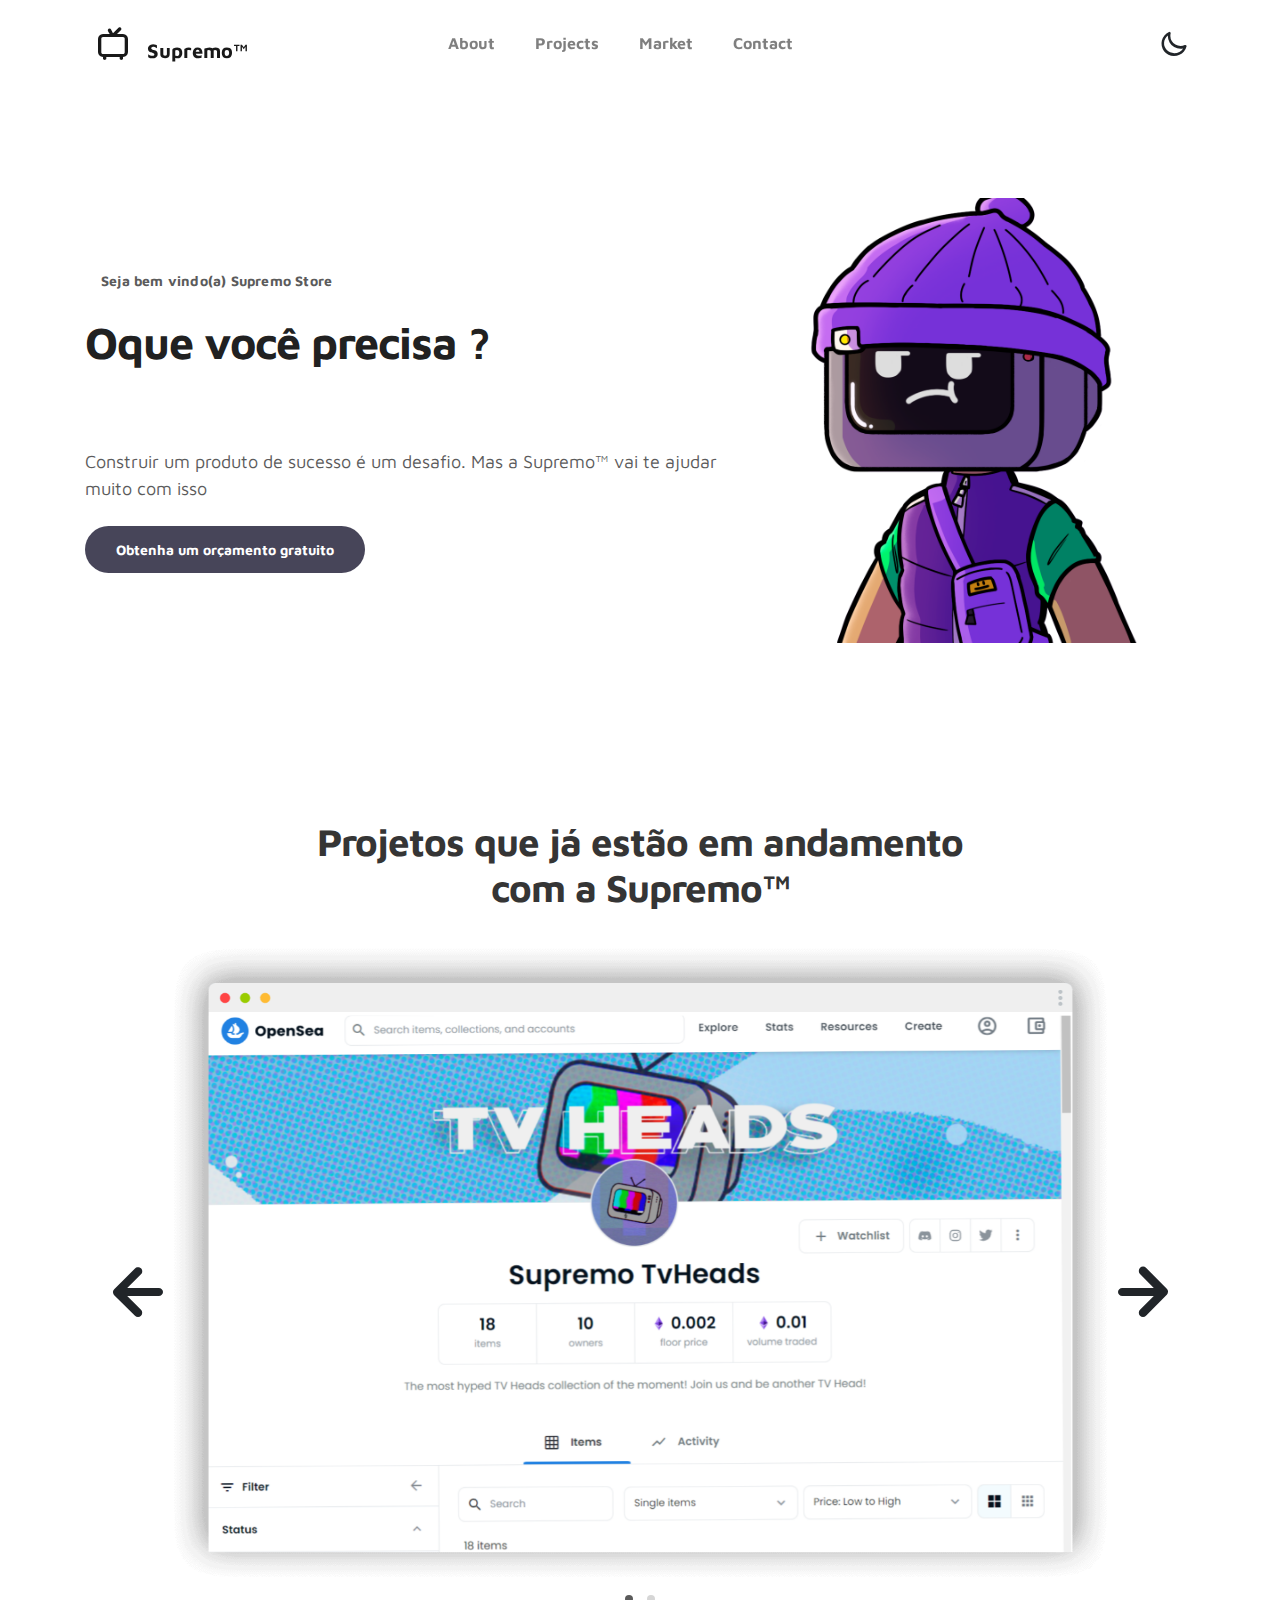
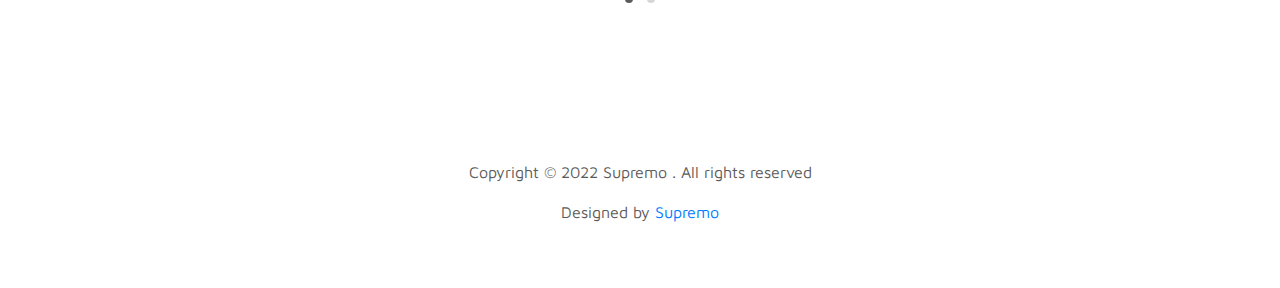
==== commit 96d3d55f: "Update" ====
--- a/index.html
+++ b/index.html
@@ -45,7 +45,7 @@
                         <a href="#project" class="nav-link"><span data-hover="Projects">Projects</span></a>
                     </li>
                     <li class="nav-item">
-                        <a href="store.html" class="nav-link"><span data-hover="Market">Market</span></a>
+                        <a href="" class="nav-link"><span data-hover="Market">Market</span></a>
                     </li>
                     <li class="nav-item">
                         <a href="" class="nav-link"><span data-hover="Contact">Contact</span></a>
@@ -56,7 +56,6 @@
                     <div class="ml-lg-4">
                       <div class="color-mode d-lg-flex justify-content-center align-items-center">
                         <i class="color-mode-icon"></i>
-                        Color mode
                       </div>
                     </div>
                 </ul>
@@ -118,17 +117,17 @@
                       <div class="owl-carousel owl-theme">
                         <div class="item">
                           <div class="project-info">
-                            <img src="images/project/NFTproject.png" class="img-fluid" alt="project image">
+                            <img src="images/project/tvheads.png" class="img-fluid" alt="project image">
                           </div>
                         </div>
 
                         <div class="item">
                           <div class="project-info">
-                            <img src="images/project/project-image02.png" class="img-fluid" alt="project image">
+                            <img src="images/project/culto.png" class="img-fluid" alt="project image">
                           </div>
                         </div>
 
-                        <div class="item">
+                        <!--<div class="item">
                           <div class="project-info">
                             <img src="images/project/project-image03.png" class="img-fluid" alt="project image">
                           </div>
@@ -144,7 +143,7 @@
                           <div class="project-info">
                             <img src="images/project/project-image05.png" class="img-fluid" alt="project image">
                           </div>
-                        </div>
+                        </div> -->
                       </div>
 
                   </div>
